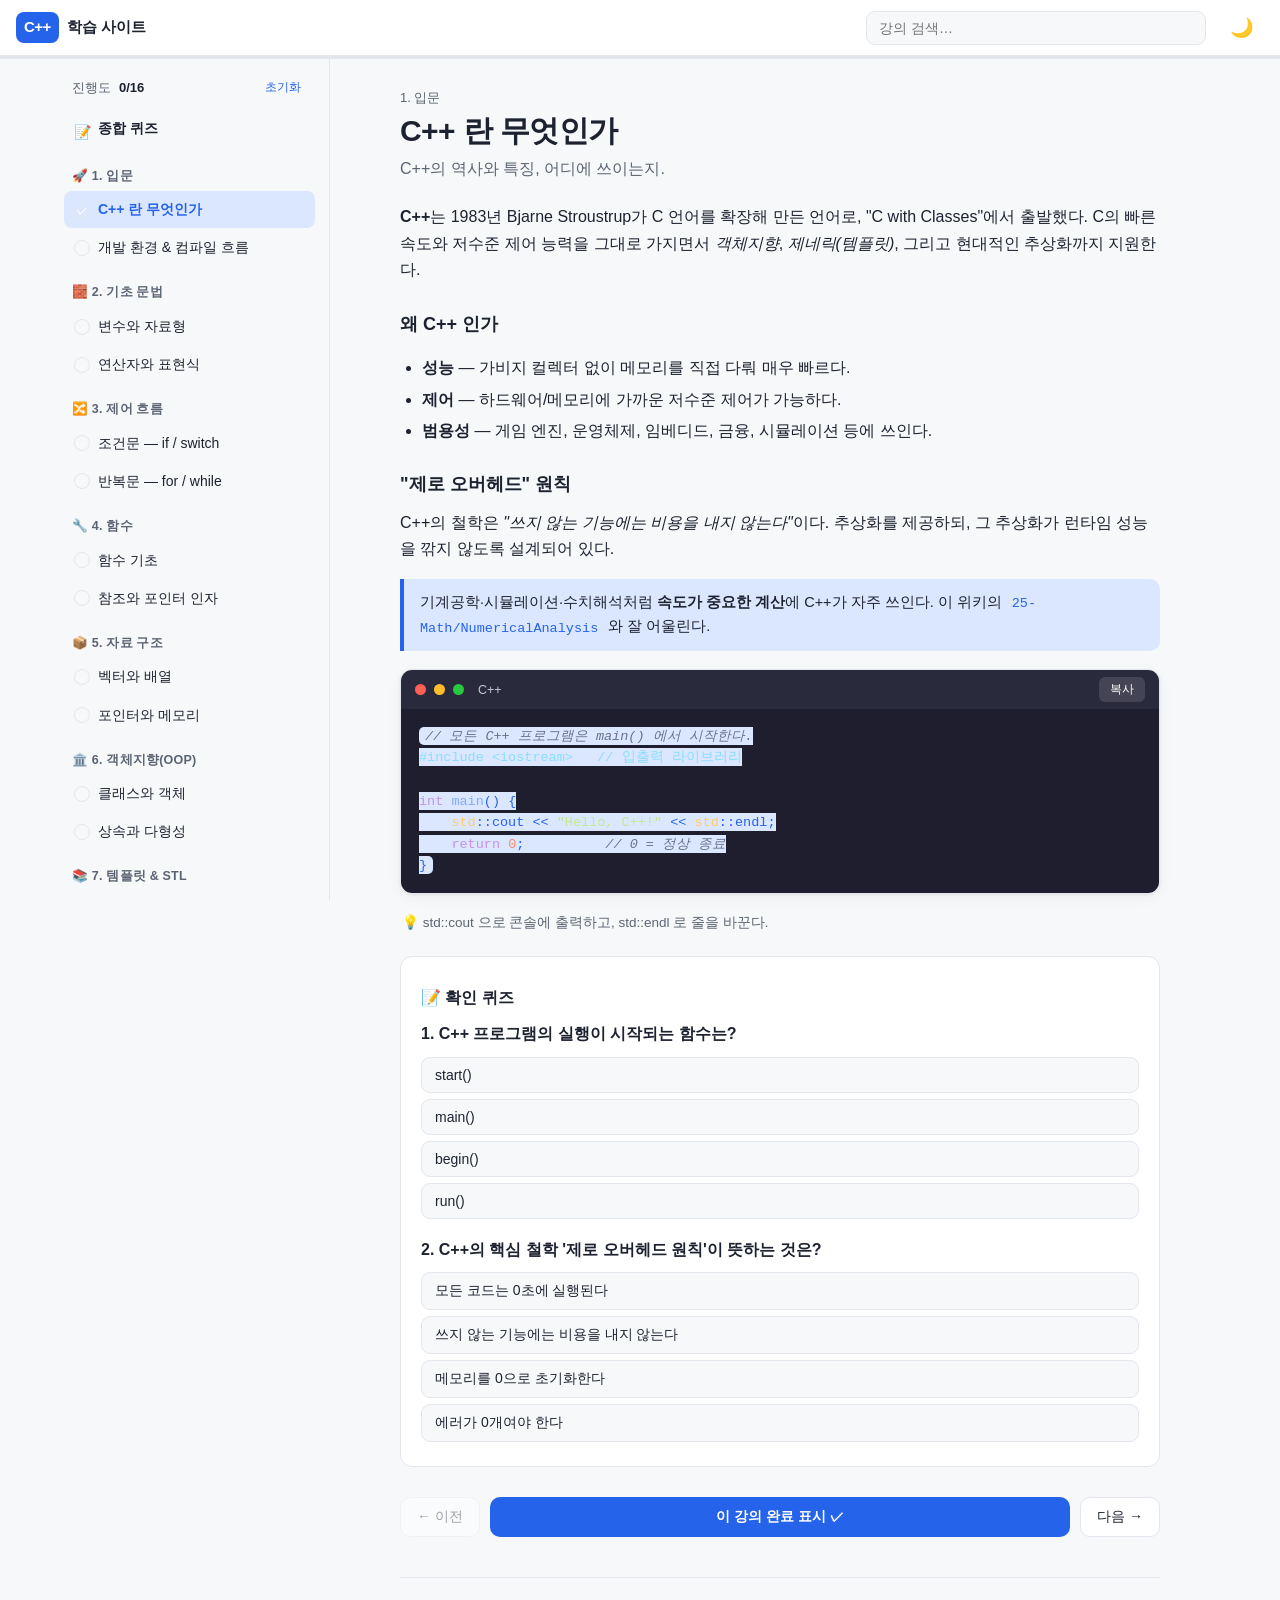
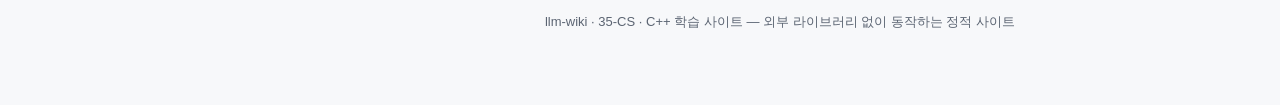
==== 35-CS/cpp-learning-site/cpp-learning-site.html @ 46f73aec "feat(cs): 바탕화면용 단일 HTML 파일(cpp-learning-site.html) 추가 HTML·CSS·JS·강의·퀴즈를 한 파일에 인라인한 자체 완결형 버전. 다운로드해" ====
<!DOCTYPE html>
<html lang="ko">
<head>
  <meta charset="UTF-8" />
  <meta name="viewport" content="width=device-width, initial-scale=1.0" />
  <title>C++ 학습 사이트 · llm-wiki</title>
  <meta name="description" content="입문부터 모던 C++까지 — 코드 예제와 퀴즈로 배우는 C++ 학습 사이트" />
  <style>
/* ===== 테마 변수 ===== */
:root {
  --bg: #f7f8fa;
  --bg-elev: #ffffff;
  --bg-code: #1e1e2e;
  --text: #1d2230;
  --text-dim: #5b6472;
  --border: #e3e6ec;
  --accent: #2563eb;
  --accent-soft: #dbe7ff;
  --green: #16a34a;
  --green-soft: #dcfce7;
  --amber: #b45309;
  --amber-soft: #fef3c7;
  --red: #dc2626;
  --shadow: 0 1px 3px rgba(0,0,0,.08), 0 4px 16px rgba(0,0,0,.04);
  --radius: 12px;
  --sidebar-w: 280px;
  --top-h: 56px;
}
[data-theme="dark"] {
  --bg: #0f1117;
  --bg-elev: #171a23;
  --bg-code: #11131a;
  --text: #e6e9ef;
  --text-dim: #9aa3b2;
  --border: #262b38;
  --accent: #5b8cff;
  --accent-soft: #1c2740;
  --green: #4ade80;
  --green-soft: #14321f;
  --amber: #fbbf24;
  --amber-soft: #36280c;
  --red: #f87171;
  --shadow: 0 2px 8px rgba(0,0,0,.4);
}

* { box-sizing: border-box; }
html { scroll-behavior: smooth; }
body {
  margin: 0;
  font-family: -apple-system, "Segoe UI", "Pretendard", "Apple SD Gothic Neo", Roboto, sans-serif;
  background: var(--bg);
  color: var(--text);
  line-height: 1.65;
  -webkit-font-smoothing: antialiased;
}

/* ===== 상단 바 ===== */
.topbar {
  position: sticky; top: 0; z-index: 30;
  height: var(--top-h);
  display: flex; align-items: center; gap: 14px;
  padding: 0 16px;
  background: var(--bg-elev);
  border-bottom: 1px solid var(--border);
}
.brand { display: flex; align-items: center; gap: 8px; text-decoration: none; color: var(--text); font-weight: 700; }
.logo {
  background: var(--accent); color: #fff; font-weight: 800;
  padding: 3px 8px; border-radius: 8px; font-size: 15px; letter-spacing: -.5px;
}
.brand-text { font-size: 15px; }
.icon-btn {
  background: transparent; border: 1px solid transparent; cursor: pointer;
  font-size: 19px; padding: 6px 9px; border-radius: 8px; color: var(--text);
}
.icon-btn:hover { background: var(--bg); border-color: var(--border); }
#menuToggle { display: none; }

.search-wrap { position: relative; margin-left: auto; width: min(340px, 42vw); }
#search {
  width: 100%; padding: 8px 12px; border-radius: 9px;
  border: 1px solid var(--border); background: var(--bg);
  color: var(--text); font-size: 14px; outline: none;
}
#search:focus { border-color: var(--accent); box-shadow: 0 0 0 3px var(--accent-soft); }
.search-results {
  position: absolute; top: 110%; left: 0; right: 0; margin: 0; padding: 6px; list-style: none;
  background: var(--bg-elev); border: 1px solid var(--border); border-radius: 10px;
  box-shadow: var(--shadow); max-height: 60vh; overflow-y: auto; z-index: 40;
}
.search-results li { padding: 9px 11px; border-radius: 7px; cursor: pointer; font-size: 14px; }
.search-results li:hover, .search-results li.active { background: var(--accent-soft); }
.search-results .sr-stage { color: var(--text-dim); font-size: 12px; }
.search-results .empty { color: var(--text-dim); cursor: default; }

/* ===== 진행도 바 ===== */
.progress-bar { height: 3px; background: var(--border); position: sticky; top: var(--top-h); z-index: 25; }
.progress-fill { height: 100%; width: 0; background: var(--green); transition: width .35s ease; }

/* ===== 레이아웃 ===== */
.layout { display: flex; max-width: 1180px; margin: 0 auto; }
.sidebar {
  width: var(--sidebar-w); flex-shrink: 0;
  position: sticky; top: calc(var(--top-h) + 3px);
  height: calc(100vh - var(--top-h) - 3px);
  overflow-y: auto; padding: 18px 14px;
  border-right: 1px solid var(--border);
}
.progress-text { font-size: 13px; color: var(--text-dim); margin: 0 8px 12px; display: flex; align-items: center; gap: 8px; }
.progress-text strong { color: var(--text); }
.link-btn { margin-left: auto; background: none; border: none; color: var(--accent); cursor: pointer; font-size: 12px; }
.link-btn:hover { text-decoration: underline; }

.nav-stage { margin-bottom: 6px; }
.nav-stage-title {
  display: flex; align-items: center; gap: 7px;
  font-size: 12.5px; font-weight: 700; text-transform: none;
  color: var(--text-dim); padding: 10px 8px 4px; letter-spacing: .2px;
}
.nav-item {
  display: flex; align-items: center; gap: 8px;
  padding: 7px 10px; margin: 1px 0; border-radius: 8px;
  cursor: pointer; font-size: 14px; color: var(--text); text-decoration: none;
}
.nav-item:hover { background: var(--bg); }
.nav-item.active { background: var(--accent-soft); color: var(--accent); font-weight: 600; }
.nav-check { width: 16px; height: 16px; flex-shrink: 0; border-radius: 50%;
  border: 1.5px solid var(--border); display: grid; place-items: center; font-size: 10px; color: #fff; }
.nav-item.done .nav-check { background: var(--green); border-color: var(--green); }

.overlay { position: fixed; inset: 0; background: rgba(0,0,0,.4); z-index: 20; }

/* ===== 본문 ===== */
.content { flex: 1; min-width: 0; padding: 28px 36px 60px; }
.lesson { max-width: 760px; margin: 0 auto; }
.lesson .crumb { font-size: 13px; color: var(--text-dim); margin-bottom: 4px; }
.lesson h1 { font-size: 30px; margin: 4px 0 6px; letter-spacing: -.6px; line-height: 1.25; }
.lesson .summary { color: var(--text-dim); font-size: 16px; margin: 0 0 22px; }
.lesson h3 { font-size: 18px; margin: 26px 0 8px; }
.lesson p { margin: 10px 0; }
.lesson ul, .lesson ol { padding-left: 22px; }
.lesson li { margin: 5px 0; }
.lesson code {
  background: var(--accent-soft); color: var(--accent);
  padding: 1.5px 6px; border-radius: 5px; font-size: 13.5px;
  font-family: "JetBrains Mono", "Fira Code", Consolas, monospace;
}
[data-theme="dark"] .lesson code { color: #bcd0ff; }
pre.mini { background: var(--bg-elev); border: 1px dashed var(--border);
  padding: 8px 12px; border-radius: 8px; font-size: 13px; overflow-x: auto; }

.tbl { width: 100%; border-collapse: collapse; margin: 14px 0; font-size: 14px; }
.tbl th, .tbl td { border: 1px solid var(--border); padding: 8px 11px; text-align: left; }
.tbl th { background: var(--bg); font-weight: 600; }

.callout {
  background: var(--accent-soft); border-left: 4px solid var(--accent);
  padding: 12px 16px; border-radius: 0 10px 10px 0; margin: 16px 0; font-size: 14.5px;
}
.callout.warn { background: var(--amber-soft); border-left-color: var(--amber); }

/* ===== 코드 블록 ===== */
.code-block { margin: 18px 0; border-radius: var(--radius); overflow: hidden;
  border: 1px solid var(--border); box-shadow: var(--shadow); }
.code-head {
  display: flex; align-items: center; gap: 8px;
  background: #2a2a3d; color: #c8c8d8; padding: 7px 14px; font-size: 12.5px;
}
[data-theme="dark"] .code-head { background: #1a1c26; }
.code-head .dot { width: 11px; height: 11px; border-radius: 50%; }
.code-head .dot.r { background: #ff5f56; } .code-head .dot.y { background: #ffbd2e; } .code-head .dot.g { background: #27c93f; }
.code-head .lang { margin-left: 6px; }
.copy-btn { margin-left: auto; background: rgba(255,255,255,.12); color: #fff;
  border: none; padding: 4px 11px; border-radius: 6px; cursor: pointer; font-size: 12px; }
.copy-btn:hover { background: rgba(255,255,255,.24); }
.copy-btn.copied { background: var(--green); }
pre.code {
  margin: 0; background: var(--bg-code); color: #e4e4f0;
  padding: 16px 18px; overflow-x: auto; font-size: 13.5px; line-height: 1.6;
  font-family: "JetBrains Mono", "Fira Code", Consolas, monospace;
}
.code-note { font-size: 13.5px; color: var(--text-dim); margin: -6px 0 0; padding: 0 2px; }
.code-note::before { content: "💡 "; }

/* 구문 강조 토큰 */
.tok-key { color: #c792ea; } .tok-str { color: #c3e88d; }
.tok-num { color: #f78c6c; } .tok-com { color: #6b7089; font-style: italic; }
.tok-pre { color: #89ddff; } .tok-fn { color: #82aaff; } .tok-type { color: #ffcb6b; }

/* ===== 퀴즈 ===== */
.quiz { background: var(--bg-elev); border: 1px solid var(--border);
  border-radius: var(--radius); padding: 18px 20px; margin: 22px 0; }
.quiz-title { font-weight: 700; font-size: 16px; margin: 0 0 14px; display: flex; align-items: center; gap: 8px; }
.quiz-q { margin-bottom: 18px; }
.quiz-q:last-child { margin-bottom: 0; }
.quiz-q p { font-weight: 600; margin: 0 0 9px; }
.quiz-opt {
  display: block; width: 100%; text-align: left; cursor: pointer;
  background: var(--bg); border: 1px solid var(--border); color: var(--text);
  padding: 9px 13px; border-radius: 9px; margin: 6px 0; font-size: 14px; transition: .12s;
}
.quiz-opt:hover:not(:disabled) { border-color: var(--accent); }
.quiz-opt.correct { background: var(--green-soft); border-color: var(--green); font-weight: 600; }
.quiz-opt.wrong { background: #fde8e8; border-color: var(--red); }
[data-theme="dark"] .quiz-opt.wrong { background: #3a1414; }
.quiz-explain { font-size: 13.5px; color: var(--text-dim); margin: 8px 2px 0;
  padding: 9px 12px; background: var(--bg); border-radius: 8px; border-left: 3px solid var(--accent); }
.quiz-explain.hidden { display: none; }

/* ===== 강의 하단 내비 ===== */
.lesson-nav { max-width: 760px; margin: 30px auto 0; display: flex; gap: 10px; align-items: center; }
.nav-btn { background: var(--bg-elev); border: 1px solid var(--border); color: var(--text);
  padding: 10px 16px; border-radius: 10px; cursor: pointer; font-size: 14px; }
.nav-btn:hover:not(:disabled) { border-color: var(--accent); color: var(--accent); }
.nav-btn:disabled { opacity: .4; cursor: not-allowed; }
.complete-btn { flex: 1; background: var(--accent); color: #fff; border: none;
  padding: 11px; border-radius: 10px; cursor: pointer; font-size: 14px; font-weight: 600; }
.complete-btn:hover { filter: brightness(1.07); }
.complete-btn.done { background: var(--green); }

.footer { max-width: 760px; margin: 40px auto 0; padding-top: 20px;
  border-top: 1px solid var(--border); color: var(--text-dim); font-size: 13px; text-align: center; }

/* ===== 종합 퀴즈 코너 ===== */
.nav-item.quiz-link { font-weight: 600; margin-bottom: 8px; background: var(--bg); }
.nav-item.quiz-link.active { background: var(--accent-soft); color: var(--accent); }
.nav-check.quiz-ic { border: none; font-size: 14px; background: transparent; }

.qz-tabs { display: flex; gap: 8px; margin: 18px 0 6px; }
.qz-tab {
  flex: 1; background: var(--bg-elev); border: 1px solid var(--border); color: var(--text);
  padding: 11px; border-radius: 10px; cursor: pointer; font-size: 15px; font-weight: 600;
  display: flex; align-items: center; justify-content: center; gap: 8px;
}
.qz-tab:hover { border-color: var(--accent); }
.qz-tab.active { background: var(--accent); color: #fff; border-color: var(--accent); }
.qz-tab .cnt {
  font-size: 12px; background: rgba(0,0,0,.12); padding: 1px 8px; border-radius: 20px; font-weight: 700;
}
.qz-tab.active .cnt { background: rgba(255,255,255,.25); }

.qz-score {
  font-size: 14px; color: var(--text-dim); margin: 10px 2px 18px;
  display: flex; align-items: center; gap: 10px;
}
.qz-score strong { color: var(--green); font-size: 17px; }

.quiz-q.qz {
  background: var(--bg-elev); border: 1px solid var(--border);
  border-radius: var(--radius); padding: 18px 20px; margin: 14px 0;
}
.quiz-q .q-num {
  display: inline-grid; place-items: center; width: 24px; height: 24px;
  background: var(--accent); color: #fff; border-radius: 50%;
  font-size: 13px; font-weight: 700; margin-right: 6px; vertical-align: middle;
}
.badge {
  font-size: 11.5px; font-weight: 700; padding: 2px 8px; border-radius: 6px;
  background: var(--accent-soft); color: var(--accent); margin-right: 6px; vertical-align: middle;
}
.badge.fill-badge { background: var(--amber-soft); color: var(--amber); }
pre.code.qz-code { margin: 12px 0; border-radius: 10px; font-size: 13px; }
.quiz-opt code { background: transparent; color: inherit; padding: 0; }

.fill-row { display: flex; gap: 8px; margin-top: 12px; }
.fill-input {
  flex: 1; padding: 10px 13px; border-radius: 9px; border: 1px solid var(--border);
  background: var(--bg); color: var(--text); font-size: 14px;
  font-family: "JetBrains Mono", "Fira Code", Consolas, monospace; outline: none;
}
.fill-input:focus { border-color: var(--accent); box-shadow: 0 0 0 3px var(--accent-soft); }
.fill-input.ok { border-color: var(--green); }
.fill-input.ng { border-color: var(--red); }
.fill-check {
  background: var(--accent); color: #fff; border: none; padding: 0 18px;
  border-radius: 9px; cursor: pointer; font-size: 14px; font-weight: 600;
}
.fill-check:hover:not(:disabled) { filter: brightness(1.08); }
.fill-check:disabled { opacity: .5; cursor: not-allowed; }
.fill-feedback { font-size: 13.5px; font-weight: 600; margin: 9px 2px 0; }
.fill-feedback.ok { color: var(--green); }
.fill-feedback.ng { color: var(--red); }
.fill-feedback.hidden { display: none; }

/* ===== 반응형 ===== */
@media (max-width: 820px) {
  #menuToggle { display: inline-block; }
  .brand-text { display: none; }
  .sidebar {
    position: fixed; left: 0; top: var(--top-h); bottom: 0; z-index: 25;
    background: var(--bg-elev); width: 84vw; max-width: 320px; height: auto;
    transform: translateX(-100%); transition: transform .25s ease;
  }
  .sidebar.open { transform: translateX(0); box-shadow: var(--shadow); }
  .content { padding: 22px 18px 50px; }
  .lesson h1 { font-size: 25px; }
  .search-wrap { width: 46vw; }
}

</style>
</head>
<body>
  <!-- 상단 바 -->
  <header class="topbar">
    <button id="menuToggle" class="icon-btn" aria-label="메뉴 열기">☰</button>
    <a class="brand" href="#intro">
      <span class="logo">C++</span>
      <span class="brand-text">학습 사이트</span>
    </a>
    <div class="search-wrap">
      <input id="search" type="search" placeholder="강의 검색…" autocomplete="off" />
      <ul id="searchResults" class="search-results" hidden></ul>
    </div>
    <button id="themeToggle" class="icon-btn" aria-label="테마 전환" title="다크/라이트">🌙</button>
  </header>

  <!-- 진행도 바 -->
  <div class="progress-bar"><div id="progressFill" class="progress-fill"></div></div>

  <div class="layout">
    <!-- 사이드바 -->
    <aside id="sidebar" class="sidebar">
      <div class="progress-text">
        진행도 <strong id="progressCount">0/0</strong>
        <button id="resetProgress" class="link-btn" title="진행도 초기화">초기화</button>
      </div>
      <nav id="nav" class="nav"><!-- JS가 채움 --></nav>
    </aside>
    <div id="overlay" class="overlay" hidden></div>

    <!-- 본문 -->
    <main class="content">
      <!-- 강의 뷰 -->
      <div id="lessonView">
        <article id="lesson" class="lesson"><!-- JS가 채움 --></article>

        <div class="lesson-nav">
          <button id="prevBtn" class="nav-btn">← 이전</button>
          <button id="completeBtn" class="complete-btn">이 강의 완료 표시 ✓</button>
          <button id="nextBtn" class="nav-btn">다음 →</button>
        </div>
      </div>

      <!-- 종합 퀴즈 뷰 -->
      <div id="quizView" hidden><!-- JS가 채움 --></div>

      <footer class="footer">
        <p>llm-wiki · 35-CS · C++ 학습 사이트 — 외부 라이브러리 없이 동작하는 정적 사이트</p>
      </footer>
    </main>
  </div>
  <script>
/* =====================================================================
 *  C++ 학습 사이트 — 강의 콘텐츠 데이터
 *  각 강의: { id, title, summary, body(HTML), code, codeNote, quiz[] }
 *  단계(stage)별로 묶여 사이드바에 표시된다.
 * ===================================================================== */

const CURRICULUM = [
  {
    stage: "1. 입문",
    icon: "🚀",
    lessons: [
      {
        id: "intro",
        title: "C++ 란 무엇인가",
        summary: "C++의 역사와 특징, 어디에 쓰이는지.",
        body: `
<p><strong>C++</strong>는 1983년 Bjarne Stroustrup가 C 언어를 확장해 만든 언어로,
"C with Classes"에서 출발했다. C의 빠른 속도와 저수준 제어 능력을 그대로 가지면서
<em>객체지향</em>, <em>제네릭(템플릿)</em>, 그리고 현대적인 추상화까지 지원한다.</p>
<h3>왜 C++ 인가</h3>
<ul>
  <li><strong>성능</strong> — 가비지 컬렉터 없이 메모리를 직접 다뤄 매우 빠르다.</li>
  <li><strong>제어</strong> — 하드웨어/메모리에 가까운 저수준 제어가 가능하다.</li>
  <li><strong>범용성</strong> — 게임 엔진, 운영체제, 임베디드, 금융, 시뮬레이션 등에 쓰인다.</li>
</ul>
<h3>"제로 오버헤드" 원칙</h3>
<p>C++의 철학은 <em>"쓰지 않는 기능에는 비용을 내지 않는다"</em>이다.
추상화를 제공하되, 그 추상화가 런타임 성능을 깎지 않도록 설계되어 있다.</p>
<div class="callout">기계공학·시뮬레이션·수치해석처럼 <strong>속도가 중요한 계산</strong>에 C++가 자주 쓰인다.
이 위키의 <code>25-Math/NumericalAnalysis</code> 와 잘 어울린다.</div>
`,
        code: `// 모든 C++ 프로그램은 main() 에서 시작한다.
#include <iostream>   // 입출력 라이브러리

int main() {
    std::cout << "Hello, C++!" << std::endl;
    return 0;          // 0 = 정상 종료
}`,
        codeNote: "std::cout 으로 콘솔에 출력하고, std::endl 로 줄을 바꾼다.",
        quiz: [
          {
            q: "C++ 프로그램의 실행이 시작되는 함수는?",
            options: ["start()", "main()", "begin()", "run()"],
            answer: 1,
            explain: "모든 C++ 프로그램은 main() 함수에서 실행을 시작한다."
          },
          {
            q: "C++의 핵심 철학 '제로 오버헤드 원칙'이 뜻하는 것은?",
            options: [
              "모든 코드는 0초에 실행된다",
              "쓰지 않는 기능에는 비용을 내지 않는다",
              "메모리를 0으로 초기화한다",
              "에러가 0개여야 한다"
            ],
            answer: 1,
            explain: "사용하지 않는 추상화 때문에 성능 손해를 보지 않는다는 의미다."
          }
        ]
      },
      {
        id: "setup",
        title: "개발 환경 & 컴파일 흐름",
        summary: "컴파일러, 빌드 단계, 실행까지.",
        body: `
<p>C++는 <strong>컴파일 언어</strong>다. 소스 코드(<code>.cpp</code>)를 컴파일러가
기계어(실행 파일)로 번역한 뒤 실행한다.</p>
<h3>대표 컴파일러</h3>
<ul>
  <li><strong>g++</strong> (GCC) — 리눅스/MinGW</li>
  <li><strong>clang++</strong> — macOS/LLVM</li>
  <li><strong>MSVC</strong> (cl.exe) — Windows / Visual Studio</li>
</ul>
<h3>빌드 4단계</h3>
<ol>
  <li><strong>전처리</strong> — <code>#include</code>, <code>#define</code> 처리</li>
  <li><strong>컴파일</strong> — 소스 → 어셈블리</li>
  <li><strong>어셈블</strong> — 어셈블리 → 오브젝트 파일(.o)</li>
  <li><strong>링크</strong> — 오브젝트 + 라이브러리 → 실행 파일</li>
</ol>
<div class="callout">설치 없이 바로 연습하려면 온라인 컴파일러
(godbolt.org, wandbox.org, replit)를 써도 된다.</div>
`,
        code: `# 터미널에서 컴파일 & 실행 (g++ 기준)
g++ -std=c++17 -Wall -O2 hello.cpp -o hello
./hello

# 자주 쓰는 플래그
#   -std=c++17   표준 버전 지정 (c++11/14/17/20/23)
#   -Wall        모든 경고 켜기 (버그 예방)
#   -O2          최적화 레벨 2
#   -g           디버깅 정보 포함`,
        codeNote: "처음엔 항상 -Wall 을 켜라. 경고는 미래의 버그다.",
        quiz: [
          {
            q: "C++ 빌드 과정에서 여러 오브젝트 파일과 라이브러리를 묶어 실행 파일을 만드는 단계는?",
            options: ["전처리", "컴파일", "링크", "어셈블"],
            answer: 2,
            explain: "링크(linking) 단계에서 오브젝트 파일들과 라이브러리를 결합한다."
          },
          {
            q: "g++로 C++17 표준을 지정하는 플래그는?",
            options: ["-cpp17", "-std=c++17", "-version=17", "--c17"],
            answer: 1,
            explain: "-std=c++17 로 사용할 표준 버전을 지정한다."
          }
        ]
      }
    ]
  },
  {
    stage: "2. 기초 문법",
    icon: "🧱",
    lessons: [
      {
        id: "variables",
        title: "변수와 자료형",
        summary: "기본 타입, 초기화, const 와 auto.",
        body: `
<p><strong>변수</strong>는 값을 담는 이름 붙은 메모리 공간이다. C++는
<em>정적 타입</em> 언어라 변수마다 타입이 정해진다.</p>
<h3>기본 자료형</h3>
<table class="tbl">
  <tr><th>타입</th><th>설명</th><th>예</th></tr>
  <tr><td><code>int</code></td><td>정수</td><td>42, -7</td></tr>
  <tr><td><code>double</code></td><td>실수(배정밀도)</td><td>3.14</td></tr>
  <tr><td><code>char</code></td><td>문자 1개</td><td>'A'</td></tr>
  <tr><td><code>bool</code></td><td>참/거짓</td><td>true / false</td></tr>
  <tr><td><code>std::string</code></td><td>문자열</td><td>"hello"</td></tr>
</table>
<h3>초기화 — 중괄호를 권장</h3>
<p>모던 C++에서는 <code>{}</code> (균일 초기화)를 권장한다. 데이터 손실이 있는
변환을 컴파일 타임에 막아주기 때문이다.</p>
<h3>const 와 auto</h3>
<ul>
  <li><code>const</code> — 바뀌지 않는 값. 가능하면 항상 붙여라.</li>
  <li><code>auto</code> — 컴파일러가 타입을 추론. 긴 타입명에 유용.</li>
</ul>`,
        code: `#include <iostream>
#include <string>

int main() {
    int age{25};              // 균일 초기화 (권장)
    double pi{3.14159};
    const double G = 9.81;    // 상수 (변경 불가)
    char grade = 'A';
    bool passed = true;
    std::string name = "Matthew";

    auto count = 10;          // auto → int 로 추론
    auto ratio = 0.5;         // auto → double 로 추론

    std::cout << name << ", " << age << "세\\n";
    std::cout << "중력가속도 = " << G << '\\n';
    return 0;
}`,
        codeNote: "const double G = 9.81; 처럼 변하지 않는 값엔 const 를 붙여 실수를 막는다.",
        quiz: [
          {
            q: "값이 절대 바뀌지 않아야 하는 변수에 붙이는 키워드는?",
            options: ["static", "const", "final", "auto"],
            answer: 1,
            explain: "const 는 한 번 초기화하면 변경할 수 없는 상수를 만든다."
          },
          {
            q: "auto count = 10; 에서 count 의 타입은?",
            options: ["double", "auto", "int", "long"],
            answer: 2,
            explain: "정수 리터럴 10 으로 초기화했으므로 int 로 추론된다."
          }
        ]
      },
      {
        id: "operators",
        title: "연산자와 표현식",
        summary: "산술·비교·논리·대입 연산자.",
        body: `
<h3>산술 연산자</h3>
<p><code>+ - * /</code> 와 나머지 <code>%</code>. <strong>정수끼리의 나눗셈은
소수점을 버린다</strong>는 점을 꼭 기억하라.</p>
<h3>비교 / 논리</h3>
<ul>
  <li>비교: <code>== != &lt; &gt; &lt;= &gt;=</code> → 결과는 <code>bool</code></li>
  <li>논리: <code>&amp;&amp;</code> (그리고), <code>||</code> (또는), <code>!</code> (부정)</li>
</ul>
<h3>증감 & 복합 대입</h3>
<p><code>++ --</code> 와 <code>+= -= *= /=</code>.</p>
<div class="callout warn"><strong>흔한 함정:</strong> <code>7 / 2 == 3</code> (정수 나눗셈).
실수 결과가 필요하면 <code>7.0 / 2</code> 처럼 하나라도 실수로 만들어라.</div>`,
        code: `#include <iostream>
int main() {
    int a = 7, b = 2;
    std::cout << a / b   << '\\n';   // 3  (정수 나눗셈!)
    std::cout << a % b   << '\\n';   // 1  (나머지)
    std::cout << 7.0 / b << '\\n';   // 3.5 (실수)

    bool ok = (a > 5) && (b != 0);
    std::cout << std::boolalpha << ok << '\\n'; // true
    return 0;
}`,
        codeNote: "std::boolalpha 를 쓰면 bool 이 1/0 대신 true/false 로 출력된다.",
        quiz: [
          {
            q: "C++에서 7 / 2 (둘 다 int)의 결과는?",
            options: ["3.5", "3", "4", "1"],
            answer: 1,
            explain: "정수끼리의 나눗셈은 소수부를 버려 3이 된다. 나머지는 % 로 얻는다."
          },
          {
            q: "두 조건이 모두 참일 때만 true 가 되는 논리 연산자는?",
            options: ["||", "&&", "!", "&"],
            answer: 1,
            explain: "&& 는 논리 AND 로 양쪽이 모두 참이어야 true 다."
          }
        ]
      }
    ]
  },
  {
    stage: "3. 제어 흐름",
    icon: "🔀",
    lessons: [
      {
        id: "conditions",
        title: "조건문 — if / switch",
        summary: "분기로 프로그램 흐름을 제어.",
        body: `
<h3>if / else if / else</h3>
<p>조건이 <code>true</code>일 때 블록을 실행한다. 여러 갈래는
<code>else if</code> 로 잇는다.</p>
<h3>switch</h3>
<p>하나의 값을 여러 상수와 비교할 때 깔끔하다. 각 <code>case</code> 끝에
<code>break</code> 를 잊으면 <em>fall-through</em>(다음 case로 흘러감)가 일어난다.</p>
<h3>삼항 연산자</h3>
<p><code>조건 ? 참일때 : 거짓일때</code> — 짧은 분기를 한 줄로.</p>`,
        code: `#include <iostream>
int main() {
    int score = 82;

    if (score >= 90)       std::cout << "A\\n";
    else if (score >= 80)  std::cout << "B\\n";   // 여기 실행
    else if (score >= 70)  std::cout << "C\\n";
    else                   std::cout << "F\\n";

    char grade = (score >= 60) ? 'P' : 'F';   // 삼항 연산자
    std::cout << "Pass? " << grade << '\\n';

    switch (grade) {
        case 'P': std::cout << "합격!\\n"; break;
        case 'F': std::cout << "불합격\\n"; break;
        default:  std::cout << "알 수 없음\\n";
    }
    return 0;
}`,
        codeNote: "switch 의 각 case 에는 break 를 꼭 넣어 의도치 않은 fall-through 를 막아라.",
        quiz: [
          {
            q: "switch 문에서 case 끝에 break 를 빠뜨리면 일어나는 현상은?",
            options: [
              "컴파일 에러",
              "다음 case 로 실행이 흘러감 (fall-through)",
              "프로그램 종료",
              "무한 루프"
            ],
            answer: 1,
            explain: "break 가 없으면 일치한 case 이후의 case 들도 연달아 실행된다."
          },
          {
            q: "score>=60 이면 'P', 아니면 'F' 를 한 줄로 쓰는 방법은?",
            options: [
              "score>=60 ? 'P' : 'F'",
              "if score>=60 'P' else 'F'",
              "score>=60 => 'P'",
              "P if score>=60 else F"
            ],
            answer: 0,
            explain: "삼항 연산자 조건 ? 참 : 거짓 형식을 사용한다."
          }
        ]
      },
      {
        id: "loops",
        title: "반복문 — for / while",
        summary: "for, while, range-based for, break/continue.",
        body: `
<h3>for 루프</h3>
<p>반복 횟수가 정해졌을 때. <code>for(초기화; 조건; 증감)</code>.</p>
<h3>while / do-while</h3>
<p>조건이 참인 동안 반복. <code>do-while</code> 은 <em>최소 한 번</em> 실행된다.</p>
<h3>range-based for (모던 C++)</h3>
<p>컨테이너의 모든 원소를 순회할 때 가장 깔끔하다.
복사를 피하려면 <code>const auto&amp;</code> 를 쓴다.</p>
<h3>break / continue</h3>
<ul>
  <li><code>break</code> — 루프 즉시 탈출</li>
  <li><code>continue</code> — 이번 반복만 건너뛰고 다음으로</li>
</ul>`,
        code: `#include <iostream>
#include <vector>
int main() {
    // 1부터 5까지 합
    int sum = 0;
    for (int i = 1; i <= 5; ++i) sum += i;
    std::cout << "합 = " << sum << '\\n';   // 15

    // range-based for
    std::vector<int> v{10, 20, 30};
    for (const auto& x : v)
        std::cout << x << ' ';
    std::cout << '\\n';

    // break / continue
    for (int i = 0; i < 10; ++i) {
        if (i == 7) break;        // 7에서 멈춤
        if (i % 2 == 0) continue; // 짝수 건너뜀
        std::cout << i << ' ';    // 1 3 5
    }
    std::cout << '\\n';
    return 0;
}`,
        codeNote: "range-based for 에서 const auto& 를 쓰면 불필요한 복사를 피한다.",
        quiz: [
          {
            q: "조건과 관계없이 본문을 최소 한 번은 실행하는 반복문은?",
            options: ["for", "while", "do-while", "range-based for"],
            answer: 2,
            explain: "do-while 은 본문을 먼저 실행한 뒤 조건을 검사하므로 최소 1회 실행된다."
          },
          {
            q: "루프에서 '이번 반복만 건너뛰고 다음 반복으로' 가는 키워드는?",
            options: ["break", "continue", "return", "skip"],
            answer: 1,
            explain: "continue 는 현재 반복의 남은 부분을 건너뛰고 다음 반복으로 넘어간다."
          }
        ]
      }
    ]
  },
  {
    stage: "4. 함수",
    icon: "🔧",
    lessons: [
      {
        id: "functions",
        title: "함수 기초",
        summary: "선언, 정의, 매개변수, 반환값.",
        body: `
<p><strong>함수</strong>는 이름 붙은 코드 블록이다. 같은 일을 반복하지 않고
재사용하며, 프로그램을 작은 조각으로 나눠 읽기 쉽게 만든다.</p>
<h3>구조</h3>
<pre class="mini">반환타입 함수이름(매개변수목록) { 본문 }</pre>
<h3>선언 vs 정의</h3>
<p>함수를 호출하기 전에 컴파일러가 그 존재(시그니처)를 알아야 한다.
보통 <em>선언(프로토타입)</em>을 위에 두고 <em>정의</em>를 아래에 둔다.</p>
<h3>기본 인자 & 오버로딩</h3>
<ul>
  <li><strong>기본 인자</strong>: <code>int f(int x, int y = 0)</code></li>
  <li><strong>오버로딩</strong>: 이름이 같아도 매개변수가 다르면 별개 함수</li>
</ul>`,
        code: `#include <iostream>

int add(int a, int b);          // 선언 (프로토타입)
double add(double a, double b);  // 오버로딩 (실수 버전)
int square(int x) { return x * x; }

int main() {
    std::cout << add(3, 4)     << '\\n';  // 7   (int 버전)
    std::cout << add(1.5, 2.5) << '\\n';  // 4   (double 버전)
    std::cout << square(5)     << '\\n';  // 25
    return 0;
}

int add(int a, int b)       { return a + b; }   // 정의
double add(double a, double b){ return a + b; }`,
        codeNote: "매개변수 타입이 다르면 같은 이름으로 여러 함수를 정의할 수 있다 (오버로딩).",
        quiz: [
          {
            q: "함수 이름이 같지만 매개변수의 개수/타입이 달라 여러 버전을 두는 것을?",
            options: ["오버라이딩", "오버로딩", "상속", "캡슐화"],
            answer: 1,
            explain: "오버로딩(overloading)은 시그니처가 다른 동명 함수를 정의하는 것이다."
          },
          {
            q: "함수를 정의보다 먼저 호출하려면 무엇이 필요한가?",
            options: ["main 함수", "선언(프로토타입)", "헤더 가드", "네임스페이스"],
            answer: 1,
            explain: "컴파일러가 호출 시점에 시그니처를 알도록 선언(프로토타입)을 먼저 둔다."
          }
        ]
      },
      {
        id: "references",
        title: "참조와 포인터 인자",
        summary: "값 전달 vs 참조 전달, const 참조.",
        body: `
<h3>값 전달 (pass by value)</h3>
<p>인자의 <em>복사본</em>이 함수로 전달된다. 함수 안에서 바꿔도 원본은 그대로다.</p>
<h3>참조 전달 (pass by reference)</h3>
<p><code>&amp;</code> 를 붙이면 원본 자체에 별명을 붙인다. 함수 안 변경이 원본에 반영된다.
큰 객체를 복사 없이 넘길 때도 유용하다.</p>
<h3>const 참조 — 가장 흔한 관용구</h3>
<p>큰 객체를 <em>읽기만</em> 할 땐 <code>const T&amp;</code> 로 받아라.
복사 비용을 없애면서 실수로 원본을 바꾸는 것도 막는다.</p>
<table class="tbl">
  <tr><th>방식</th><th>원본 변경</th><th>복사 비용</th></tr>
  <tr><td><code>T x</code></td><td>불가</td><td>있음</td></tr>
  <tr><td><code>T&amp; x</code></td><td>가능</td><td>없음</td></tr>
  <tr><td><code>const T&amp; x</code></td><td>불가</td><td>없음</td></tr>
</table>`,
        code: `#include <iostream>
#include <string>

void byValue(int x)        { x = 99; }      // 원본 안 바뀜
void byRef(int& x)         { x = 99; }      // 원본 바뀜
void print(const std::string& s) {          // 복사 없이 읽기
    std::cout << s << '\\n';
}

int main() {
    int a = 1;
    byValue(a);  std::cout << a << '\\n';   // 1
    byRef(a);    std::cout << a << '\\n';   // 99

    std::string big = "복사하지 않고 전달";
    print(big);
    return 0;
}`,
        codeNote: "읽기 전용 + 큰 객체 = const T& 가 정석이다.",
        quiz: [
          {
            q: "함수 안에서 인자를 바꿔도 원본이 변하지 않는 전달 방식은?",
            options: ["참조 전달", "포인터 전달", "값 전달", "이동 전달"],
            answer: 2,
            explain: "값 전달은 복사본을 넘기므로 원본에 영향이 없다."
          },
          {
            q: "큰 객체를 복사 없이 '읽기 전용'으로 함수에 넘길 때 권장되는 매개변수 형태는?",
            options: ["T x", "T& x", "const T& x", "T* x"],
            answer: 2,
            explain: "const T& 는 복사를 피하면서 원본 변경도 막는 표준 관용구다."
          }
        ]
      }
    ]
  },
  {
    stage: "5. 자료 구조",
    icon: "📦",
    lessons: [
      {
        id: "vectors",
        title: "벡터와 배열",
        summary: "std::vector — 동적 배열의 기본.",
        body: `
<h3>왜 std::vector 인가</h3>
<p>C 스타일 배열(<code>int arr[5]</code>)은 크기가 고정이고 경계 검사가 없다.
모던 C++에서는 크기가 자동으로 늘어나는 <strong><code>std::vector</code></strong> 를 기본으로 쓴다.</p>
<h3>핵심 동작</h3>
<ul>
  <li><code>push_back(x)</code> — 끝에 추가</li>
  <li><code>size()</code> — 원소 개수</li>
  <li><code>v[i]</code> / <code>v.at(i)</code> — 접근 (at 은 경계 검사)</li>
  <li><code>front()</code> / <code>back()</code> — 첫/마지막 원소</li>
</ul>
<div class="callout">기계공학 수치해석에서 행렬·벡터 데이터를 담을 때
<code>std::vector&lt;double&gt;</code> 가 출발점이 된다.</div>`,
        code: `#include <iostream>
#include <vector>

int main() {
    std::vector<int> v{3, 1, 4};
    v.push_back(1);
    v.push_back(5);

    std::cout << "크기: " << v.size() << '\\n';   // 5
    std::cout << "첫: "  << v.front()
              << " 끝: " << v.back() << '\\n';

    long sum = 0;
    for (int x : v) sum += x;
    std::cout << "합: " << sum << '\\n';          // 14
    return 0;
}`,
        codeNote: "v.at(i) 는 범위를 벗어나면 예외를 던져 안전하지만, v[i] 보다 약간 느리다.",
        quiz: [
          {
            q: "std::vector 의 끝에 원소를 추가하는 멤버 함수는?",
            options: ["add()", "append()", "push_back()", "insert_end()"],
            answer: 2,
            explain: "push_back(x) 으로 벡터 끝에 원소를 추가한다."
          },
          {
            q: "벡터 접근 시 인덱스 범위를 벗어나면 예외를 던지는 안전한 방법은?",
            options: ["v[i]", "v.at(i)", "v.get(i)", "v->i"],
            answer: 1,
            explain: "at() 은 범위를 검사해 벗어나면 std::out_of_range 예외를 던진다."
          }
        ]
      },
      {
        id: "pointers",
        title: "포인터와 메모리",
        summary: "주소, 역참조, nullptr, 동적 할당.",
        body: `
<p><strong>포인터</strong>는 다른 변수의 <em>메모리 주소</em>를 담는 변수다.
C++의 강력함이자 가장 흔한 버그의 원천이다.</p>
<h3>핵심 기호</h3>
<ul>
  <li><code>&amp;x</code> — x 의 주소</li>
  <li><code>int* p</code> — 정수를 가리키는 포인터</li>
  <li><code>*p</code> — p 가 가리키는 값 (역참조)</li>
  <li><code>nullptr</code> — 아무것도 안 가리킴 (NULL/0 대신 사용)</li>
</ul>
<h3>동적 할당 — new / delete</h3>
<p><code>new</code> 로 힙에 메모리를 잡고, 반드시 <code>delete</code> 로 돌려줘야 한다.
빠뜨리면 <strong>메모리 누수</strong>다.</p>
<div class="callout warn">현업에서는 raw <code>new/delete</code> 대신
<strong>스마트 포인터</strong>를 쓴다 (다음 단계 참고). 원리 이해를 위해 먼저 본다.</div>`,
        code: `#include <iostream>
int main() {
    int x = 42;
    int* p = &x;          // p 는 x 의 주소를 가리킨다

    std::cout << *p << '\\n';   // 42 (역참조)
    *p = 100;                   // x 를 통째로 바꿈
    std::cout << x  << '\\n';   // 100

    // 동적 할당
    int* heap = new int{7};
    std::cout << *heap << '\\n'; // 7
    delete heap;                // 반드시 해제!
    heap = nullptr;             // 댕글링 방지
    return 0;
}`,
        codeNote: "new 한 것은 반드시 delete 하라. 해제 후 nullptr 로 두면 잘못된 재사용을 막는다.",
        quiz: [
          {
            q: "포인터 p 가 가리키는 곳의 '값'을 얻는 연산자는?",
            options: ["&p", "*p", "#p", "p&"],
            answer: 1,
            explain: "*p 는 역참조(dereference)로 포인터가 가리키는 값을 읽는다."
          },
          {
            q: "new 로 할당한 메모리를 해제하지 않으면 발생하는 문제는?",
            options: ["컴파일 에러", "메모리 누수", "타입 에러", "무한 루프"],
            answer: 1,
            explain: "delete 를 빠뜨리면 메모리가 회수되지 않는 메모리 누수가 생긴다."
          }
        ]
      }
    ]
  },
  {
    stage: "6. 객체지향(OOP)",
    icon: "🏛️",
    lessons: [
      {
        id: "classes",
        title: "클래스와 객체",
        summary: "멤버 변수/함수, 캡슐화, 생성자.",
        body: `
<p><strong>클래스</strong>는 데이터(멤버 변수)와 그 데이터를 다루는 동작(멤버 함수)을
하나로 묶은 사용자 정의 타입이다. 클래스로 찍어낸 인스턴스가 <strong>객체</strong>다.</p>
<h3>캡슐화 — public / private</h3>
<ul>
  <li><code>private</code> — 클래스 내부에서만 접근 (기본값)</li>
  <li><code>public</code> — 외부에서 접근 가능 (인터페이스)</li>
</ul>
<p>데이터는 <code>private</code> 로 숨기고, 검증된 멤버 함수로만 접근하게 하는 것이
캡슐화의 핵심이다.</p>
<h3>생성자</h3>
<p>객체가 만들어질 때 자동 호출되어 초기 상태를 세팅한다.
<em>멤버 초기화 리스트</em> <code>: 멤버{값}</code> 를 권장한다.</p>`,
        code: `#include <iostream>
#include <string>

class BankAccount {
    std::string owner;   // private (기본)
    double balance;
public:
    BankAccount(std::string o, double b)   // 생성자
        : owner{std::move(o)}, balance{b} {}

    void deposit(double amt) { balance += amt; }
    bool withdraw(double amt) {
        if (amt > balance) return false;   // 검증
        balance -= amt;
        return true;
    }
    double getBalance() const { return balance; } // 읽기 전용
};

int main() {
    BankAccount acc{"Matthew", 1000};
    acc.deposit(500);
    acc.withdraw(200);
    std::cout << "잔액: " << acc.getBalance() << '\\n'; // 1300
    return 0;
}`,
        codeNote: "balance 를 private 로 숨기고 deposit/withdraw 로만 바꿔 음수 인출 같은 잘못된 상태를 막는다.",
        quiz: [
          {
            q: "클래스 멤버를 외부에서 직접 접근하지 못하게 숨기는 접근 지정자는?",
            options: ["public", "private", "static", "friend"],
            answer: 1,
            explain: "private 멤버는 클래스 내부에서만 접근할 수 있어 캡슐화를 구현한다."
          },
          {
            q: "객체가 생성될 때 자동으로 호출되어 초기 상태를 설정하는 특수 멤버 함수는?",
            options: ["소멸자", "생성자", "복사자", "초기자"],
            answer: 1,
            explain: "생성자(constructor)는 객체 생성 시 자동 호출되어 멤버를 초기화한다."
          }
        ]
      },
      {
        id: "inheritance",
        title: "상속과 다형성",
        summary: "기반/파생 클래스, virtual, 오버라이딩.",
        body: `
<h3>상속</h3>
<p>기존 클래스(<em>기반 클래스</em>)의 멤버를 물려받아 새 클래스(<em>파생 클래스</em>)를
만든다. "is-a" 관계 — <code>Dog is-a Animal</code>.</p>
<h3>다형성 — virtual</h3>
<p>기반 클래스 포인터/참조로 파생 객체를 가리킬 때, 호출되는 함수가
<em>실제 객체의 타입</em>에 따라 결정되게 하려면 <code>virtual</code> 을 붙인다.
파생에서 재정의할 땐 <code>override</code> 를 명시하라 (실수 방지).</p>
<div class="callout warn">기반 클래스를 포인터로 다룬다면 소멸자도
<code>virtual</code> 로 만들어야 파생 객체가 제대로 해제된다.</div>`,
        code: `#include <iostream>
#include <memory>
#include <vector>

class Animal {
public:
    virtual void speak() const { std::cout << "...\\n"; }
    virtual ~Animal() = default;   // 가상 소멸자
};
class Dog : public Animal {
public:
    void speak() const override { std::cout << "멍멍\\n"; }
};
class Cat : public Animal {
public:
    void speak() const override { std::cout << "야옹\\n"; }
};

int main() {
    std::vector<std::unique_ptr<Animal>> zoo;
    zoo.push_back(std::make_unique<Dog>());
    zoo.push_back(std::make_unique<Cat>());
    for (const auto& a : zoo) a->speak();  // 멍멍 / 야옹
    return 0;
}`,
        codeNote: "virtual 덕분에 Animal* 로 호출해도 실제 타입(Dog/Cat)의 speak() 가 불린다 — 다형성.",
        quiz: [
          {
            q: "기반 클래스 포인터로 호출해도 실제 객체 타입의 함수가 실행되게 하는 키워드는?",
            options: ["static", "virtual", "const", "inline"],
            answer: 1,
            explain: "virtual 함수는 런타임에 실제 객체 타입에 맞는 버전이 호출된다 (동적 바인딩)."
          },
          {
            q: "파생 클래스에서 기반 클래스의 가상 함수를 재정의할 때 명시하면 좋은 키워드는?",
            options: ["overload", "override", "overwrite", "redefine"],
            answer: 1,
            explain: "override 를 붙이면 시그니처가 안 맞아 재정의에 실패한 경우 컴파일러가 잡아준다."
          }
        ]
      }
    ]
  },
  {
    stage: "7. 템플릿 & STL",
    icon: "📚",
    lessons: [
      {
        id: "templates",
        title: "템플릿 — 제네릭 프로그래밍",
        summary: "타입에 독립적인 함수/클래스.",
        body: `
<p><strong>템플릿</strong>은 타입을 <em>매개변수</em>로 받아, 여러 타입에 대해
같은 코드를 재사용하게 한다. 컴파일러가 사용된 타입마다 코드를 자동 생성한다.</p>
<h3>함수 템플릿</h3>
<p><code>template&lt;typename T&gt;</code> 로 시작한다. <code>T</code> 자리에
호출 시 실제 타입이 대입된다.</p>
<h3>왜 좋은가</h3>
<ul>
  <li>int, double, string 마다 함수를 따로 안 만들어도 된다.</li>
  <li>런타임 비용 없이(컴파일 타임 생성) 타입 안전성을 유지한다.</li>
  <li>STL 전체가 템플릿 위에 세워져 있다.</li>
</ul>`,
        code: `#include <iostream>
#include <string>

template<typename T>
T maxOf(T a, T b) {
    return (a > b) ? a : b;
}

int main() {
    std::cout << maxOf(3, 9)         << '\\n'; // 9   (int)
    std::cout << maxOf(2.5, 1.1)     << '\\n'; // 2.5 (double)
    std::cout << maxOf<std::string>("apple", "pear") << '\\n'; // pear
    return 0;
}`,
        codeNote: "maxOf 하나로 int, double, string 모두 처리한다 — 컴파일러가 타입별 버전을 만든다.",
        quiz: [
          {
            q: "함수 템플릿 선언을 시작하는 올바른 구문은?",
            options: [
              "template<typename T>",
              "generic<T>",
              "type T:",
              "func<T>"
            ],
            answer: 0,
            explain: "template<typename T> (또는 template<class T>) 로 템플릿을 선언한다."
          },
          {
            q: "템플릿의 타입별 코드는 언제 생성되는가?",
            options: ["런타임", "링크 타임", "컴파일 타임", "설치 시"],
            answer: 2,
            explain: "컴파일러가 사용된 타입마다 컴파일 타임에 코드를 생성한다(인스턴스화)."
          }
        ]
      },
      {
        id: "stl",
        title: "STL — 컨테이너와 알고리즘",
        summary: "map, sort, find 등 표준 라이브러리.",
        body: `
<p><strong>STL</strong>(Standard Template Library)은 검증된 자료구조와
알고리즘 모음이다. 바퀴를 다시 발명하지 말고 STL을 써라.</p>
<h3>주요 컨테이너</h3>
<table class="tbl">
  <tr><th>컨테이너</th><th>용도</th></tr>
  <tr><td><code>vector</code></td><td>동적 배열</td></tr>
  <tr><td><code>map</code></td><td>키-값 (정렬됨)</td></tr>
  <tr><td><code>unordered_map</code></td><td>키-값 (해시, 빠름)</td></tr>
  <tr><td><code>set</code></td><td>중복 없는 집합</td></tr>
</table>
<h3>알고리즘 (&lt;algorithm&gt;)</h3>
<p><code>std::sort</code>, <code>std::find</code>, <code>std::count</code>,
<code>std::accumulate</code> 등. 컨테이너와 분리되어 어디든 적용된다.</p>`,
        code: `#include <iostream>
#include <vector>
#include <map>
#include <algorithm>

int main() {
    std::vector<int> v{5, 2, 8, 1};
    std::sort(v.begin(), v.end());       // 1 2 5 8
    for (int x : v) std::cout << x << ' ';
    std::cout << '\\n';

    std::map<std::string, int> age;
    age["Matthew"] = 25;
    age["Anna"] = 30;
    for (const auto& [name, a] : age)    // 구조적 바인딩
        std::cout << name << ": " << a << '\\n';
    return 0;
}`,
        codeNote: "구조적 바인딩 auto& [k, v] 로 map 을 순회하면 키/값을 깔끔히 분해할 수 있다.",
        quiz: [
          {
            q: "std::vector 를 오름차순으로 정렬하는 표준 알고리즘은?",
            options: ["v.order()", "std::sort(v.begin(), v.end())", "v.sort()", "std::arrange(v)"],
            answer: 1,
            explain: "std::sort 에 begin/end 이터레이터를 넘겨 정렬한다."
          },
          {
            q: "키로 값을 빠르게(해시 기반) 조회하는 STL 컨테이너는?",
            options: ["vector", "list", "unordered_map", "set"],
            answer: 2,
            explain: "unordered_map 은 해시 테이블 기반으로 평균 O(1) 조회를 제공한다."
          }
        ]
      }
    ]
  },
  {
    stage: "8. 모던 C++",
    icon: "✨",
    lessons: [
      {
        id: "smartptr",
        title: "스마트 포인터 & RAII",
        summary: "unique_ptr, shared_ptr, 자원 자동 관리.",
        body: `
<h3>RAII</h3>
<p><strong>RAII</strong>(Resource Acquisition Is Initialization)는 C++의 핵심 관용구다.
자원(메모리·파일·락)을 객체의 수명에 묶어, <em>객체가 사라질 때 자동으로 해제</em>한다.</p>
<h3>스마트 포인터</h3>
<ul>
  <li><code>unique_ptr</code> — 단독 소유. 복사 불가, 이동만 가능. 기본 선택.</li>
  <li><code>shared_ptr</code> — 공동 소유. 참조 카운트가 0이 되면 해제.</li>
  <li><code>weak_ptr</code> — shared 의 순환 참조를 끊는 약한 참조.</li>
</ul>
<div class="callout">스마트 포인터를 쓰면 <code>delete</code> 를 직접 부를 일이
거의 없어진다 → 메모리 누수가 사라진다.</div>`,
        code: `#include <iostream>
#include <memory>

struct File {
    File()  { std::cout << "파일 열림\\n"; }
    ~File() { std::cout << "파일 닫힘\\n"; }  // 자동 호출
    void read() { std::cout << "읽는 중...\\n"; }
};

int main() {
    {
        auto f = std::make_unique<File>(); // 열림
        f->read();
    } // 블록 끝 → 자동으로 ~File() (닫힘) — delete 불필요!
    std::cout << "끝\\n";
    return 0;
}`,
        codeNote: "make_unique 로 만든 객체는 스코프를 벗어날 때 소멸자가 자동 호출된다 — 이것이 RAII.",
        quiz: [
          {
            q: "자원을 객체 수명에 묶어 자동 해제하는 C++ 관용구는?",
            options: ["GC", "RAII", "DRY", "SOLID"],
            answer: 1,
            explain: "RAII 는 객체 소멸 시 자원을 자동 해제해 누수를 막는 핵심 관용구다."
          },
          {
            q: "단독 소유이며 복사할 수 없고 이동만 가능한 스마트 포인터는?",
            options: ["shared_ptr", "weak_ptr", "unique_ptr", "raw_ptr"],
            answer: 2,
            explain: "unique_ptr 는 단일 소유권을 가지며 복사가 금지되고 이동만 허용된다."
          }
        ]
      },
      {
        id: "lambda",
        title: "람다와 auto",
        summary: "익명 함수, 캡처, 범용 타입 추론.",
        body: `
<h3>람다 표현식</h3>
<p>이름 없는 함수를 그 자리에서 만든다. 알고리즘에 동작을 넘길 때 특히 유용하다.</p>
<pre class="mini">[캡처](매개변수) { 본문 }</pre>
<h3>캡처</h3>
<ul>
  <li><code>[]</code> — 아무것도 안 가져옴</li>
  <li><code>[=]</code> — 외부 변수를 값으로 복사</li>
  <li><code>[&amp;]</code> — 외부 변수를 참조로</li>
  <li><code>[x]</code> — x 만 값으로</li>
</ul>
<h3>auto 와 결합</h3>
<p>람다의 타입은 복잡하므로 <code>auto</code> 에 담는다.</p>`,
        code: `#include <iostream>
#include <vector>
#include <algorithm>

int main() {
    std::vector<int> v{1, 2, 3, 4, 5, 6};

    // 짝수만 세기 — 람다를 조건으로 전달
    int evens = std::count_if(v.begin(), v.end(),
        [](int x) { return x % 2 == 0; });
    std::cout << "짝수 개수: " << evens << '\\n';  // 3

    // 캡처: 외부 변수 threshold 를 값으로
    int threshold = 3;
    auto big = [threshold](int x) { return x > threshold; };
    std::cout << std::count_if(v.begin(), v.end(), big) << '\\n'; // 3
    return 0;
}`,
        codeNote: "[](int x){ ... } 가 람다다. count_if 같은 알고리즘에 '조건'을 직접 넘길 수 있다.",
        quiz: [
          {
            q: "람다에서 외부 변수를 '참조'로 캡처하는 표기는?",
            options: ["[=]", "[&]", "[*]", "[#]"],
            answer: 1,
            explain: "[&] 는 외부 변수를 참조로 캡처한다. [=] 는 값 복사다."
          },
          {
            q: "범위 안의 원소 중 조건을 만족하는 개수를 세는 STL 알고리즘은?",
            options: ["std::find", "std::sort", "std::count_if", "std::filter"],
            answer: 2,
            explain: "count_if 는 술어(predicate, 보통 람다)를 만족하는 원소 수를 센다."
          }
        ]
      }
    ]
  }
];

// 사이드바 순서대로 펼친 평면 목록 (이전/다음 탐색용)
const FLAT_LESSONS = CURRICULUM.flatMap(s =>
  s.lessons.map(l => ({ ...l, stage: s.stage }))
);


/* =====================================================================
 *  C++ 학습 사이트 — 종합 퀴즈 은행
 *  concept : 개념 문제 (객관식)
 *  coding  : 코딩 문제 — type "output"(출력 예측, 객관식)
 *                        type "fill"  (빈칸 채우기, 직접 입력)
 *  fill 의 accept 는 허용 정답 목록 (대소문자·괄호·세미콜론 무시하고 채점)
 * ===================================================================== */

const QUIZ_BANK = {
  concept: [
    {
      q: "C++ 프로그램의 실행이 시작되는 함수는?",
      options: ["start()", "main()", "init()", "run()"],
      answer: 1,
      explain: "모든 C++ 프로그램은 main() 에서 실행을 시작한다."
    },
    {
      q: "정수 7 과 2 에 대해 7 / 2 의 결과는?",
      options: ["3.5", "3", "4", "1"],
      answer: 1,
      explain: "정수끼리의 나눗셈은 소수부를 버린다. 나머지(1)는 % 로 얻는다."
    },
    {
      q: "값이 한 번 정해지면 바뀌지 않아야 하는 변수에 붙이는 키워드는?",
      options: ["static", "const", "auto", "final"],
      answer: 1,
      explain: "const 는 변경 불가능한 상수를 만든다."
    },
    {
      q: "큰 객체를 복사 없이 '읽기 전용'으로 함수에 넘길 때 권장되는 매개변수 형태는?",
      options: ["T x", "T& x", "const T& x", "T* x"],
      answer: 2,
      explain: "const T& 는 복사 비용을 없애면서 원본 변경도 막는 표준 관용구다."
    },
    {
      q: "switch 문에서 case 끝에 break 를 빠뜨리면?",
      options: ["컴파일 에러", "다음 case 로 흘러감(fall-through)", "프로그램 종료", "무한 루프"],
      answer: 1,
      explain: "break 가 없으면 일치한 case 이후의 case 들이 연달아 실행된다."
    },
    {
      q: "기반 클래스 포인터로 호출해도 실제 객체 타입의 함수가 실행되게 하는 키워드는?",
      options: ["static", "virtual", "inline", "explicit"],
      answer: 1,
      explain: "virtual 함수는 런타임에 실제 객체 타입의 버전이 호출된다(동적 바인딩)."
    },
    {
      q: "단독 소유이며 복사할 수 없고 이동만 가능한 스마트 포인터는?",
      options: ["shared_ptr", "weak_ptr", "unique_ptr", "auto_ptr"],
      answer: 2,
      explain: "unique_ptr 는 단일 소유권을 가지며 복사가 금지되고 이동만 허용된다."
    },
    {
      q: "자원을 객체 수명에 묶어 소멸 시 자동 해제하는 C++ 관용구는?",
      options: ["GC", "RAII", "DRY", "SOLID"],
      answer: 1,
      explain: "RAII(Resource Acquisition Is Initialization)는 소멸자에서 자원을 자동 해제한다."
    },
    {
      q: "클래스 멤버를 외부에서 직접 접근하지 못하게 숨기는 접근 지정자는?",
      options: ["public", "private", "friend", "extern"],
      answer: 1,
      explain: "private 멤버는 클래스 내부에서만 접근 가능해 캡슐화를 구현한다."
    },
    {
      q: "함수 템플릿 선언을 시작하는 올바른 구문은?",
      options: ["template<typename T>", "generic<T>", "func<T>", "type T:"],
      answer: 0,
      explain: "template<typename T> (또는 template<class T>) 로 템플릿을 선언한다."
    },
    {
      q: "std::vector 접근 시 인덱스가 범위를 벗어나면 예외를 던지는 안전한 방법은?",
      options: ["v[i]", "v.at(i)", "v.get(i)", "v->i"],
      answer: 1,
      explain: "at() 은 범위를 검사해 벗어나면 std::out_of_range 예외를 던진다."
    },
    {
      q: "new 로 할당한 메모리를 delete 하지 않으면 발생하는 문제는?",
      options: ["컴파일 에러", "메모리 누수", "타입 에러", "무한 루프"],
      answer: 1,
      explain: "delete 를 빠뜨리면 회수되지 않는 메모리 누수가 생긴다."
    }
  ],

  coding: [
    {
      type: "output",
      q: "다음 코드의 출력은?",
      code: `int a = 5, b = 2;
std::cout << a / b << " " << a % b;`,
      options: ["2 1", "2.5 1", "2 2", "3 1"],
      answer: 0,
      explain: "정수 나눗셈 5/2 = 2, 나머지 5%2 = 1 → \"2 1\"."
    },
    {
      type: "output",
      q: "다음 코드의 출력은?",
      code: `std::vector<int> v{1, 2, 3};
v.push_back(4);
std::cout << v.size() << " " << v.back();`,
      options: ["3 3", "4 4", "4 3", "3 4"],
      answer: 1,
      explain: "push_back 후 크기는 4, 마지막 원소 back() 은 4 → \"4 4\"."
    },
    {
      type: "output",
      q: "참조를 통해 원본을 바꾼다. 출력은?",
      code: `int x = 3;
int& r = x;
r = 10;
std::cout << x;`,
      options: ["3", "10", "0", "오류"],
      answer: 1,
      explain: "r 은 x 의 별명이므로 r = 10 은 x 를 10 으로 바꾼다."
    },
    {
      type: "output",
      q: "break 로 루프를 빠져나온다. 출력은?",
      code: `for (int i = 0; i < 5; ++i) {
    if (i == 3) break;
    std::cout << i;
}`,
      options: ["01234", "012", "0123", "123"],
      answer: 1,
      explain: "i 가 3 이 되는 순간 break 로 멈추므로 0,1,2 까지 출력 → \"012\"."
    },
    {
      type: "output",
      q: "continue 로 짝수를 건너뛴다. n 의 값은?",
      code: `int n = 0;
for (int i = 1; i <= 4; ++i) {
    if (i % 2 == 0) continue;
    n += i;
}
std::cout << n;`,
      options: ["10", "4", "6", "3"],
      answer: 1,
      explain: "홀수만 더한다: 1 + 3 = 4 (2,4 는 continue 로 건너뜀)."
    },
    {
      type: "output",
      q: "auto 의 타입 추론에 주의하라. 출력은?",
      code: `auto x = 7 / 2;
auto y = 7.0 / 2;
std::cout << x << " " << y;`,
      options: ["3.5 3.5", "3 3", "3 3.5", "3.5 3"],
      answer: 2,
      explain: "7/2 는 정수 나눗셈(3), 7.0/2 는 실수(3.5) → \"3 3.5\"."
    },
    {
      type: "output",
      q: "삼항 연산자의 결과는?",
      code: `int score = 75;
std::cout << (score >= 80 ? "B" : "C");`,
      options: ["B", "C", "75", "BC"],
      answer: 1,
      explain: "75 >= 80 은 거짓이므로 거짓일 때 값 \"C\" 가 출력된다."
    },
    {
      type: "output",
      q: "다형성. zoo 의 출력 순서는?",
      code: `struct Animal { virtual void cry() { std::cout << "?"; } };
struct Dog : Animal { void cry() override { std::cout << "W"; } };
Animal* a = new Dog();
a->cry();`,
      options: ["?", "W", "?W", "오류"],
      answer: 1,
      explain: "virtual 덕분에 Animal* 로 호출해도 실제 타입 Dog 의 cry() 가 불려 \"W\"."
    },

    {
      type: "fill",
      q: "벡터 v 의 끝에 정수 5 를 추가하려 한다. 빈칸에 들어갈 멤버 함수 이름은?",
      code: `std::vector<int> v;
v.______(5);`,
      accept: ["push_back"],
      explain: "push_back(x) 으로 벡터 끝에 원소를 추가한다."
    },
    {
      type: "fill",
      q: "콘솔에 출력하기 위한 표준 스트림 객체 이름은? (std:: 뒤)",
      code: `std::______ << "Hello";`,
      accept: ["cout"],
      explain: "std::cout 은 표준 출력 스트림이다."
    },
    {
      type: "fill",
      q: "값이 바뀌지 않는 상수로 선언하려 한다. 빈칸 키워드는?",
      code: `______ double PI = 3.14159;`,
      accept: ["const"],
      explain: "const 로 변경 불가능한 상수를 선언한다."
    },
    {
      type: "fill",
      q: "new 로 할당한 메모리를 해제하는 키워드는?",
      code: `int* p = new int{7};
______ p;`,
      accept: ["delete"],
      explain: "delete 로 동적 할당한 단일 객체를 해제한다."
    },
    {
      type: "fill",
      q: "벡터를 오름차순으로 정렬하는 표준 알고리즘 이름은? (std:: 뒤)",
      code: `std::______(v.begin(), v.end());`,
      accept: ["sort"],
      explain: "std::sort 에 begin/end 이터레이터를 넘겨 정렬한다."
    },
    {
      type: "fill",
      q: "파생 클래스에서 재정의될 수 있도록 멤버 함수를 선언하는 키워드는?",
      code: `struct Shape {
    ______ double area() const { return 0; }
};`,
      accept: ["virtual"],
      explain: "virtual 함수는 파생 클래스에서 재정의(override)되어 다형성을 가능케 한다."
    },
    {
      type: "fill",
      q: "단독 소유 스마트 포인터를 안전하게 생성하는 표준 함수는? (std:: 뒤)",
      code: `auto p = std::______<int>(42);`,
      accept: ["make_unique"],
      explain: "std::make_unique<T>(...) 로 unique_ptr 를 안전하게 생성한다."
    },
    {
      type: "fill",
      q: "range-based for 로 v 의 모든 원소를 복사 없이 읽으려 한다. 빈칸(캡처 형태)은?",
      code: `for (______ x : v) std::cout << x;`,
      accept: ["const auto&", "const auto &", "const int&", "const int &"],
      explain: "const auto& 로 받으면 복사 없이 읽기 전용으로 순회한다."
    }
  ]
};


/* =====================================================================
 *  C++ 학습 사이트 — 앱 로직 (외부 의존성 없음)
 *  - 사이드바 렌더 / 라우팅(해시) / 강의 렌더
 *  - 자체 C++ 구문 강조 / 코드 복사
 *  - 퀴즈 채점 / 진행도 저장(localStorage) / 검색 / 테마
 * ===================================================================== */
(function () {
  "use strict";

  const STORE_DONE = "cpp-site-done";
  const STORE_THEME = "cpp-site-theme";

  const $ = (sel, el = document) => el.querySelector(sel);
  const $$ = (sel, el = document) => Array.from(el.querySelectorAll(sel));

  /* ---------- 진행도 상태 ---------- */
  function getDone() {
    try { return new Set(JSON.parse(localStorage.getItem(STORE_DONE) || "[]")); }
    catch { return new Set(); }
  }
  function setDone(set) {
    localStorage.setItem(STORE_DONE, JSON.stringify([...set]));
  }
  let done = getDone();

  /* ---------- HTML 이스케이프 ---------- */
  function esc(s) {
    return s.replace(/&/g, "&amp;").replace(/</g, "&lt;").replace(/>/g, "&gt;");
  }

  /* ---------- 간단한 C++ 구문 강조 ---------- */
  const KEYWORDS = new Set(("alignas alignof and auto bool break case catch char class const constexpr " +
    "continue decltype default delete do double else enum explicit export extern false float for " +
    "friend goto if inline int long mutable namespace new noexcept nullptr operator override private " +
    "protected public return short signed sizeof static struct switch template this throw true try " +
    "typedef typename union unsigned using virtual void volatile while").split(" "));
  const TYPES = new Set(("std string vector map unordered_map set pair size_t unique_ptr shared_ptr " +
    "weak_ptr ostream istream").split(" "));

  function highlight(src) {
    // 토큰: 공백, 주석, 전처리, 문자열/문자, 숫자, 식별자, 기타 기호
    // (공백을 명시적으로 잡지 않으면 exec 가 건너뛰어 줄바꿈이 사라진다)
    const re = /(\s+)|(\/\/[^\n]*|\/\*[\s\S]*?\*\/)|(#[^\n]*)|("(?:\\.|[^"\\])*"|'(?:\\.|[^'\\])*')|(\b\d[\d.'eExXa-fA-F]*\b)|([A-Za-z_]\w*)|([^\sA-Za-z0-9_])/g;
    let out = "";
    let m;
    while ((m = re.exec(src)) !== null) {
      if (m[1]) out += m[1];                                            // 공백/줄바꿈 그대로
      else if (m[2]) out += `<span class="tok-com">${esc(m[2])}</span>`; // 주석
      else if (m[3]) out += `<span class="tok-pre">${esc(m[3])}</span>`; // 전처리
      else if (m[4]) out += `<span class="tok-str">${esc(m[4])}</span>`; // 문자열
      else if (m[5]) out += `<span class="tok-num">${esc(m[5])}</span>`; // 숫자
      else if (m[6]) {
        const w = m[6];
        if (KEYWORDS.has(w)) out += `<span class="tok-key">${w}</span>`;
        else if (TYPES.has(w)) out += `<span class="tok-type">${w}</span>`;
        else {
          // 뒤에 ( 가 오면 함수로 간주
          const after = src.slice(re.lastIndex);
          if (/^\s*\(/.test(after)) out += `<span class="tok-fn">${w}</span>`;
          else out += w;
        }
      } else out += esc(m[7]);
    }
    return out;
  }

  /* ---------- 코드 블록 렌더 ---------- */
  function renderCode(code, note) {
    const noteHtml = note ? `<p class="code-note">${esc(note)}</p>` : "";
    return `
      <div class="code-block">
        <div class="code-head">
          <span class="dot r"></span><span class="dot y"></span><span class="dot g"></span>
          <span class="lang">C++</span>
          <button class="copy-btn" type="button">복사</button>
        </div>
        <pre class="code"><code>${highlight(code)}</code></pre>
      </div>
      ${noteHtml}`;
  }

  /* ---------- 퀴즈 렌더 ---------- */
  function renderQuiz(quiz, lessonId) {
    if (!quiz || !quiz.length) return "";
    const qs = quiz.map((q, qi) => {
      const opts = q.options.map((o, oi) =>
        `<button class="quiz-opt" data-q="${qi}" data-o="${oi}" type="button">${esc(o)}</button>`
      ).join("");
      return `
        <div class="quiz-q" data-answer="${q.answer}" data-qi="${qi}">
          <p>${qi + 1}. ${esc(q.q)}</p>
          ${opts}
          <div class="quiz-explain hidden">${esc(q.explain)}</div>
        </div>`;
    }).join("");
    return `<div class="quiz" data-lesson="${lessonId}">
      <p class="quiz-title">📝 확인 퀴즈</p>${qs}</div>`;
  }

  /* ---------- 강의 렌더 ---------- */
  function renderLesson(id) {
    const idx = FLAT_LESSONS.findIndex(l => l.id === id);
    const lesson = idx >= 0 ? FLAT_LESSONS[idx] : FLAT_LESSONS[0];
    const realIdx = idx >= 0 ? idx : 0;

    const el = $("#lesson");
    el.innerHTML = `
      <div class="crumb">${esc(lesson.stage)}</div>
      <h1>${esc(lesson.title)}</h1>
      <p class="summary">${esc(lesson.summary)}</p>
      ${lesson.body}
      ${lesson.code ? renderCode(lesson.code, lesson.codeNote) : ""}
      ${renderQuiz(lesson.quiz, lesson.id)}
    `;
    document.title = `${lesson.title} · C++ 학습 사이트`;
    window.scrollTo({ top: 0, behavior: "smooth" });

    bindCopyButtons(el);
    bindQuiz(el);
    updateLessonNav(realIdx);
    highlightActiveNav(lesson.id);
    closeSidebar();
  }

  /* ---------- 코드 복사 ---------- */
  function bindCopyButtons(scope) {
    $$(".copy-btn", scope).forEach(btn => {
      btn.addEventListener("click", () => {
        const code = btn.closest(".code-block").querySelector("pre.code").innerText;
        const finish = () => {
          btn.textContent = "복사됨 ✓"; btn.classList.add("copied");
          setTimeout(() => { btn.textContent = "복사"; btn.classList.remove("copied"); }, 1500);
        };
        if (navigator.clipboard && navigator.clipboard.writeText) {
          navigator.clipboard.writeText(code).then(finish).catch(finish);
        } else {
          const ta = document.createElement("textarea");
          ta.value = code; document.body.appendChild(ta); ta.select();
          try { document.execCommand("copy"); } catch (e) {}
          document.body.removeChild(ta); finish();
        }
      });
    });
  }

  /* ---------- 퀴즈 채점 ---------- */
  function bindQuiz(scope) {
    $$(".quiz-q", scope).forEach(qBlock => {
      const answer = Number(qBlock.dataset.answer);
      const explain = $(".quiz-explain", qBlock);
      $$(".quiz-opt", qBlock).forEach(opt => {
        opt.addEventListener("click", () => {
          if (qBlock.dataset.answered) return;
          qBlock.dataset.answered = "1";
          const chosen = Number(opt.dataset.o);
          $$(".quiz-opt", qBlock).forEach((o, i) => {
            o.disabled = true;
            if (i === answer) o.classList.add("correct");
          });
          if (chosen !== answer) opt.classList.add("wrong");
          explain.classList.remove("hidden");
        });
      });
    });
  }

  /* ---------- 강의 하단 내비 + 완료 버튼 ---------- */
  let currentIdx = 0;
  function updateLessonNav(idx) {
    currentIdx = idx;
    const prev = $("#prevBtn"), next = $("#nextBtn"), complete = $("#completeBtn");
    prev.disabled = idx === 0;
    next.disabled = idx === FLAT_LESSONS.length - 1;
    const id = FLAT_LESSONS[idx].id;
    const isDone = done.has(id);
    complete.classList.toggle("done", isDone);
    complete.textContent = isDone ? "완료됨 ✓ (클릭해 취소)" : "이 강의 완료 표시 ✓";
  }

  /* =====================================================================
   *  종합 퀴즈 코너 (개념 / 코딩)
   * ===================================================================== */
  function normalize(s) {
    return s.trim().toLowerCase().replace(/\s+/g, " ").replace(/[();]/g, "").trim();
  }

  function renderConceptQ(q, i) {
    const opts = q.options.map((o, oi) =>
      `<button class="quiz-opt" data-o="${oi}" type="button">${esc(o)}</button>`
    ).join("");
    return `<div class="quiz-q qz" data-answer="${q.answer}">
      <p><span class="q-num">${i + 1}</span> ${esc(q.q)}</p>
      ${opts}
      <div class="quiz-explain hidden">${esc(q.explain)}</div>
    </div>`;
  }

  function renderCodingQ(q, i) {
    const codeHtml = q.code ? `<pre class="code qz-code"><code>${highlight(q.code)}</code></pre>` : "";
    if (q.type === "output") {
      const opts = q.options.map((o, oi) =>
        `<button class="quiz-opt" data-o="${oi}" type="button"><code>${esc(o)}</code></button>`
      ).join("");
      return `<div class="quiz-q qz" data-answer="${q.answer}">
        <p><span class="q-num">${i + 1}</span> <span class="badge">출력 예측</span> ${esc(q.q)}</p>
        ${codeHtml}
        ${opts}
        <div class="quiz-explain hidden">${esc(q.explain)}</div>
      </div>`;
    }
    // fill
    const accept = q.accept.map(normalize);
    return `<div class="quiz-q qz fill" data-accept='${esc(JSON.stringify(accept))}'>
      <p><span class="q-num">${i + 1}</span> <span class="badge fill-badge">빈칸 채우기</span> ${esc(q.q)}</p>
      ${codeHtml}
      <div class="fill-row">
        <input class="fill-input" type="text" placeholder="빈칸에 들어갈 코드" autocomplete="off" spellcheck="false" />
        <button class="fill-check" type="button">확인</button>
      </div>
      <div class="fill-feedback hidden"></div>
      <div class="quiz-explain hidden">${esc(q.explain)}</div>
    </div>`;
  }

  let quizTab = "concept";
  function renderQuizPage() {
    const view = $("#quizView");
    const concept = QUIZ_BANK.concept;
    const coding = QUIZ_BANK.coding;
    const total = quizTab === "concept" ? concept.length : coding.length;
    const list = quizTab === "concept"
      ? concept.map(renderConceptQ).join("")
      : coding.map(renderCodingQ).join("");

    view.innerHTML = `
      <div class="lesson">
        <div class="crumb">📝 종합 퀴즈</div>
        <h1>실력 점검 퀴즈</h1>
        <p class="summary">개념 이해와 코드 읽기/쓰기를 나눠서 확인해 보세요. 푼 만큼 점수가 올라갑니다.</p>
        <div class="qz-tabs">
          <button class="qz-tab ${quizTab === "concept" ? "active" : ""}" data-tab="concept">
            개념 문제 <span class="cnt">${concept.length}</span>
          </button>
          <button class="qz-tab ${quizTab === "coding" ? "active" : ""}" data-tab="coding">
            코딩 문제 <span class="cnt">${coding.length}</span>
          </button>
        </div>
        <div class="qz-score">
          이 탭 점수: <strong id="qzScore">0</strong> / ${total}
          <button id="qzReset" class="link-btn">다시 풀기</button>
        </div>
        <div id="qzList">${list}</div>
      </div>`;

    document.title = "종합 퀴즈 · C++ 학습 사이트";
    window.scrollTo({ top: 0, behavior: "smooth" });

    // 탭 전환
    $$(".qz-tab", view).forEach(t => t.addEventListener("click", () => {
      quizTab = t.dataset.tab; renderQuizPage();
    }));
    $("#qzReset").addEventListener("click", renderQuizPage);

    bindQuizScoring(view);
    highlightActiveNav("__quiz__");
    closeSidebar();
  }

  // 종합 퀴즈 채점 + 점수 카운트
  function bindQuizScoring(scope) {
    let score = 0;
    const scoreEl = $("#qzScore", scope);
    const bump = () => { score++; if (scoreEl) scoreEl.textContent = String(score); };

    // 객관식(개념 + 출력 예측)
    $$(".quiz-q.qz:not(.fill)", scope).forEach(block => {
      const answer = Number(block.dataset.answer);
      const explain = $(".quiz-explain", block);
      $$(".quiz-opt", block).forEach(opt => {
        opt.addEventListener("click", () => {
          if (block.dataset.answered) return;
          block.dataset.answered = "1";
          const chosen = Number(opt.dataset.o);
          $$(".quiz-opt", block).forEach((o, i) => {
            o.disabled = true;
            if (i === answer) o.classList.add("correct");
          });
          if (chosen === answer) bump(); else opt.classList.add("wrong");
          explain.classList.remove("hidden");
        });
      });
    });

    // 빈칸 채우기
    $$(".quiz-q.qz.fill", scope).forEach(block => {
      const accept = JSON.parse(block.dataset.accept);
      const input = $(".fill-input", block);
      const btn = $(".fill-check", block);
      const fb = $(".fill-feedback", block);
      const explain = $(".quiz-explain", block);
      const grade = () => {
        if (block.dataset.answered) return;
        const val = normalize(input.value);
        if (!val) return;
        block.dataset.answered = "1";
        input.disabled = true; btn.disabled = true;
        const ok = accept.includes(val);
        fb.classList.remove("hidden");
        if (ok) {
          fb.textContent = "정답입니다! ✓"; fb.classList.add("ok");
          input.classList.add("ok"); bump();
        } else {
          fb.textContent = `오답 — 정답: ${accept[0]}`; fb.classList.add("ng");
          input.classList.add("ng");
        }
        explain.classList.remove("hidden");
      };
      btn.addEventListener("click", grade);
      input.addEventListener("keydown", e => { if (e.key === "Enter") grade(); });
    });
  }

  /* ---------- 사이드바 ---------- */
  function buildNav() {
    const nav = $("#nav");
    const quizLink = `<a class="nav-item quiz-link" href="#quiz" data-id="__quiz__">
        <span class="nav-check quiz-ic">📝</span>
        <span>종합 퀴즈</span>
      </a>`;
    nav.innerHTML = quizLink + CURRICULUM.map(stage => {
      const items = stage.lessons.map(l => `
        <a class="nav-item ${done.has(l.id) ? "done" : ""}" href="#${l.id}" data-id="${l.id}">
          <span class="nav-check">✓</span>
          <span>${esc(l.title)}</span>
        </a>`).join("");
      return `<div class="nav-stage">
        <div class="nav-stage-title">${stage.icon} ${esc(stage.stage)}</div>
        ${items}
      </div>`;
    }).join("");
  }
  function highlightActiveNav(id) {
    $$(".nav-item").forEach(a => a.classList.toggle("active", a.dataset.id === id));
  }
  function refreshNavChecks() {
    $$(".nav-item").forEach(a => a.classList.toggle("done", done.has(a.dataset.id)));
  }
  function updateProgress() {
    const total = FLAT_LESSONS.length;
    const n = FLAT_LESSONS.filter(l => done.has(l.id)).length;
    $("#progressFill").style.width = (total ? (n / total * 100) : 0) + "%";
    $("#progressCount").textContent = `${n}/${total}`;
  }

  /* ---------- 검색 ---------- */
  function setupSearch() {
    const input = $("#search"), box = $("#searchResults");
    let active = -1, results = [];
    const close = () => { box.hidden = true; active = -1; };

    function run() {
      const q = input.value.trim().toLowerCase();
      if (!q) { close(); return; }
      results = FLAT_LESSONS.filter(l =>
        l.title.toLowerCase().includes(q) ||
        l.summary.toLowerCase().includes(q) ||
        l.stage.toLowerCase().includes(q)
      );
      if (!results.length) {
        box.innerHTML = `<li class="empty">검색 결과 없음</li>`;
      } else {
        box.innerHTML = results.map((l, i) =>
          `<li data-id="${l.id}" data-i="${i}">
             <div>${esc(l.title)}</div>
             <div class="sr-stage">${esc(l.stage)}</div>
           </li>`).join("");
        $$("li", box).forEach(li => {
          li.addEventListener("click", () => { location.hash = li.dataset.id; input.value = ""; close(); });
        });
      }
      box.hidden = false; active = -1;
    }
    input.addEventListener("input", run);
    input.addEventListener("keydown", e => {
      const items = $$("li[data-id]", box);
      if (e.key === "ArrowDown") { e.preventDefault(); active = Math.min(active + 1, items.length - 1); }
      else if (e.key === "ArrowUp") { e.preventDefault(); active = Math.max(active - 1, 0); }
      else if (e.key === "Enter" && active >= 0) { items[active].click(); return; }
      else if (e.key === "Escape") { input.value = ""; close(); return; }
      items.forEach((it, i) => it.classList.toggle("active", i === active));
    });
    document.addEventListener("click", e => {
      if (!e.target.closest(".search-wrap")) close();
    });
  }

  /* ---------- 사이드바 토글(모바일) ---------- */
  function openSidebar() { $("#sidebar").classList.add("open"); $("#overlay").hidden = false; }
  function closeSidebar() { $("#sidebar").classList.remove("open"); $("#overlay").hidden = true; }

  /* ---------- 테마 ---------- */
  function applyTheme(t) {
    document.documentElement.setAttribute("data-theme", t);
    $("#themeToggle").textContent = t === "dark" ? "☀️" : "🌙";
    localStorage.setItem(STORE_THEME, t);
  }

  /* ---------- 라우팅 ---------- */
  function route() {
    const id = location.hash.replace(/^#/, "") || FLAT_LESSONS[0].id;
    const lessonView = $("#lessonView"), quizView = $("#quizView");
    if (id === "quiz") {
      lessonView.hidden = true;
      quizView.hidden = false;
      renderQuizPage();
    } else {
      quizView.hidden = true;
      lessonView.hidden = false;
      renderLesson(id);
    }
  }

  /* ---------- 초기화 ---------- */
  function init() {
    // 테마: 저장값 → OS 선호
    const savedTheme = localStorage.getItem(STORE_THEME) ||
      (window.matchMedia && window.matchMedia("(prefers-color-scheme: dark)").matches ? "dark" : "light");
    applyTheme(savedTheme);

    buildNav();
    updateProgress();
    setupSearch();

    $("#themeToggle").addEventListener("click", () => {
      const cur = document.documentElement.getAttribute("data-theme");
      applyTheme(cur === "dark" ? "light" : "dark");
    });
    $("#menuToggle").addEventListener("click", openSidebar);
    $("#overlay").addEventListener("click", closeSidebar);

    $("#prevBtn").addEventListener("click", () => {
      if (currentIdx > 0) location.hash = FLAT_LESSONS[currentIdx - 1].id;
    });
    $("#nextBtn").addEventListener("click", () => {
      if (currentIdx < FLAT_LESSONS.length - 1) location.hash = FLAT_LESSONS[currentIdx + 1].id;
    });
    $("#completeBtn").addEventListener("click", () => {
      const id = FLAT_LESSONS[currentIdx].id;
      if (done.has(id)) done.delete(id); else done.add(id);
      setDone(done);
      updateLessonNav(currentIdx);
      refreshNavChecks();
      updateProgress();
    });
    $("#resetProgress").addEventListener("click", () => {
      if (!confirm("진행도를 모두 초기화할까요?")) return;
      done = new Set(); setDone(done);
      refreshNavChecks(); updateProgress(); updateLessonNav(currentIdx);
    });

    window.addEventListener("hashchange", route);
    route();
  }

  document.addEventListener("DOMContentLoaded", init);
})();

</script>
</body>
</html>
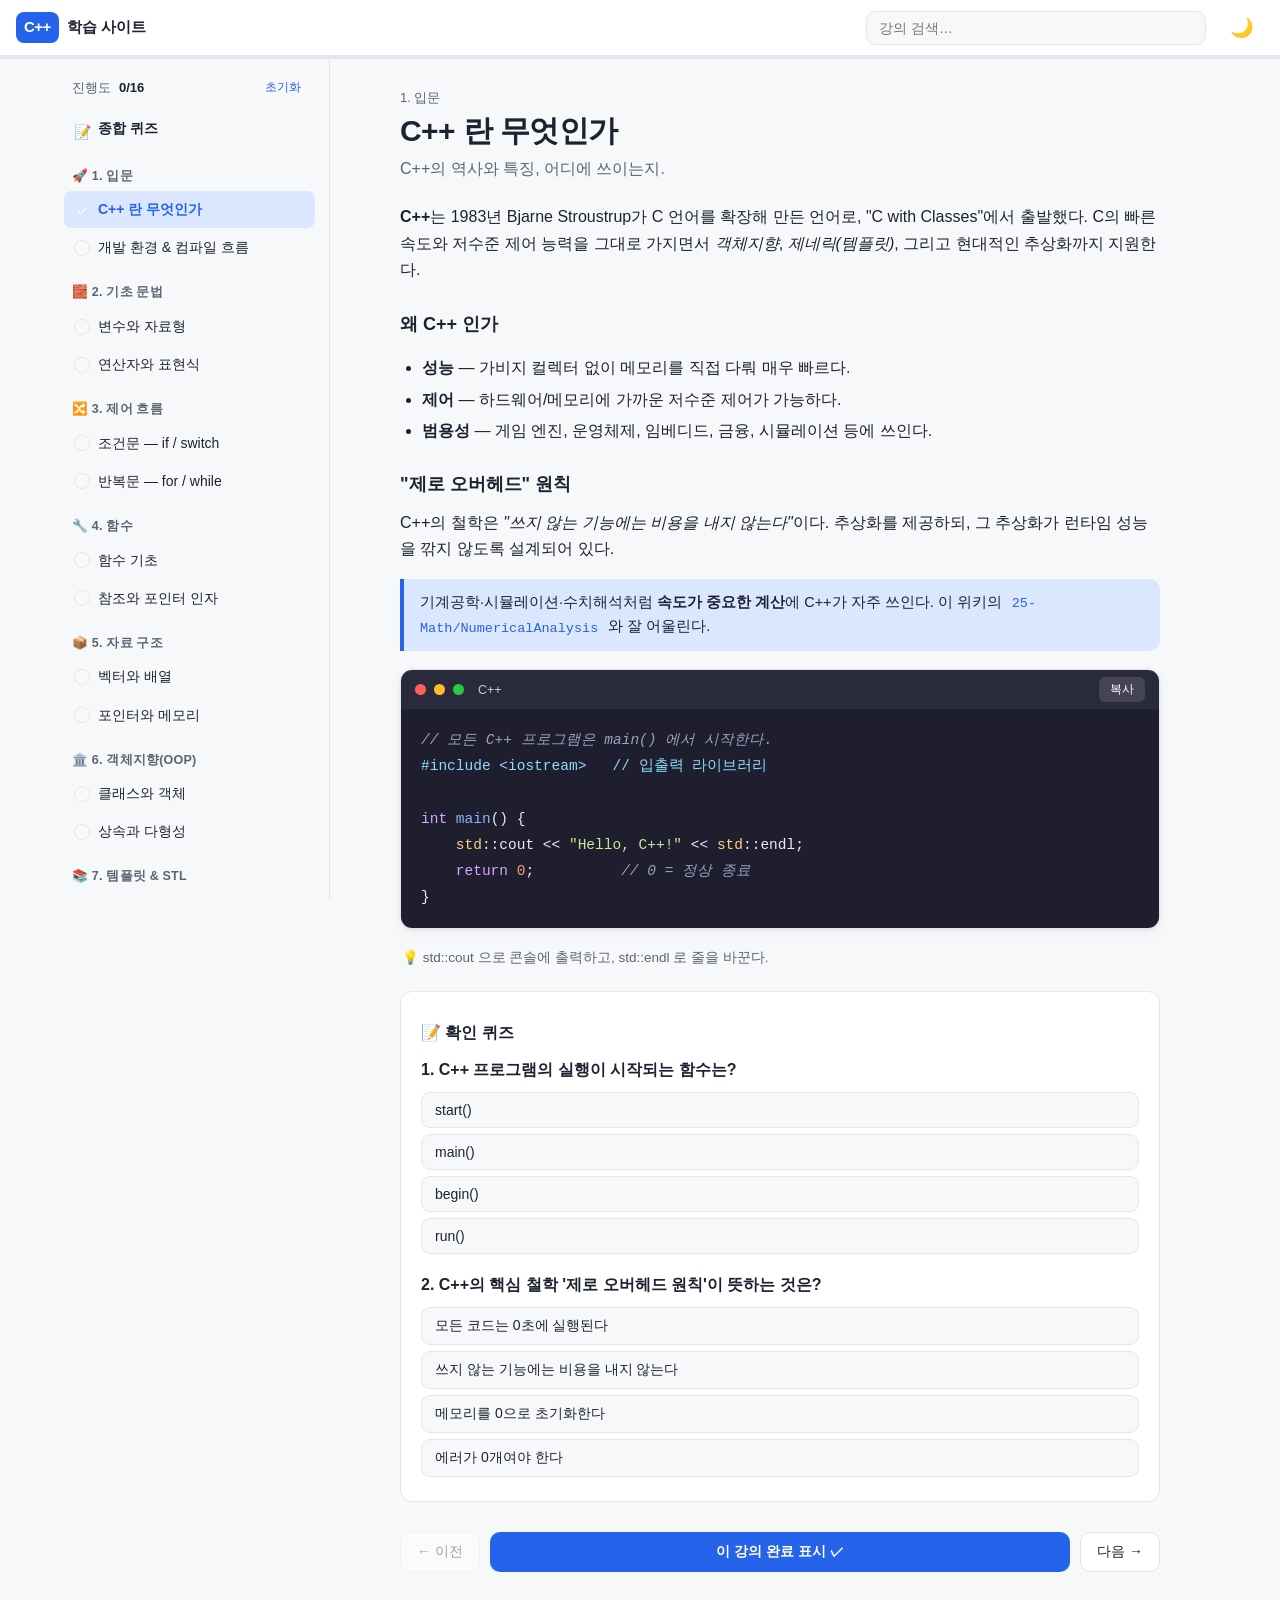
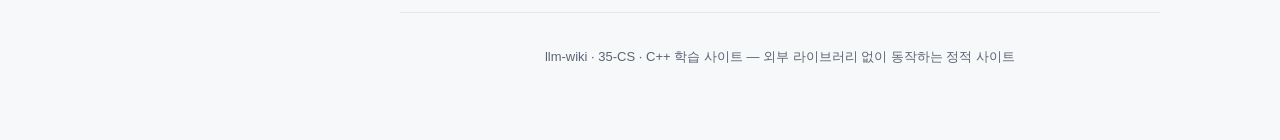
==== commit b575687b: "fix(cs): 코드 블록 가독성 개선 (줄마다 끼던 연파랑 띠 제거) - pre.code 내부 <code> 가 인라인 코드 배경(연파랑)을 물려받던 버그 수정   → 라이트 테마" ====
--- a/35-CS/cpp-learning-site/cpp-learning-site.html
+++ b/35-CS/cpp-learning-site/cpp-learning-site.html
@@ -175,17 +175,28 @@
 .copy-btn:hover { background: rgba(255,255,255,.24); }
 .copy-btn.copied { background: var(--green); }
 pre.code {
-  margin: 0; background: var(--bg-code); color: #e4e4f0;
-  padding: 16px 18px; overflow-x: auto; font-size: 13.5px; line-height: 1.6;
-  font-family: "JetBrains Mono", "Fira Code", Consolas, monospace;
-}
+  margin: 0; background: var(--bg-code); color: #ececf6;
+  padding: 18px 20px; overflow-x: auto; font-size: 14.5px; line-height: 1.8;
+  font-family: "JetBrains Mono", "Fira Code", "D2Coding", Consolas, monospace;
+  tab-size: 4; -moz-tab-size: 4;
+}
+/* 코드 블록 안의 <code> 는 인라인 코드 스타일(연파랑 배경)을 물려받지 않게 초기화
+   (이게 없으면 각 줄마다 연파랑 띠가 생겨 코드가 잘 안 보인다) */
+pre.code code {
+  background: none; padding: 0; border-radius: 0;
+  color: inherit; font-size: inherit; font-family: inherit;
+}
+/* 코드 선택(드래그) 시에도 또렷하게 */
+pre.code::selection, pre.code *::selection { background: #3a5bd9; color: #fff; }
+/* 명령어(bash) 블록은 구문강조 없이 단색으로 깔끔하게 */
+pre.code.plain { color: #d7e0c4; white-space: pre; }
 .code-note { font-size: 13.5px; color: var(--text-dim); margin: -6px 0 0; padding: 0 2px; }
 .code-note::before { content: "💡 "; }
 
-/* 구문 강조 토큰 */
-.tok-key { color: #c792ea; } .tok-str { color: #c3e88d; }
-.tok-num { color: #f78c6c; } .tok-com { color: #6b7089; font-style: italic; }
-.tok-pre { color: #89ddff; } .tok-fn { color: #82aaff; } .tok-type { color: #ffcb6b; }
+/* 구문 강조 토큰 (어두운 코드 배경에서 또렷하도록 대비 강화) */
+.tok-key { color: #d8a6ff; } .tok-str { color: #c8e89a; }
+.tok-num { color: #ff9d7a; } .tok-com { color: #9aa3bd; font-style: italic; }
+.tok-pre { color: #8fdcff; } .tok-fn { color: #93b4ff; } .tok-type { color: #ffd27a; }
 
 /* ===== 퀴즈 ===== */
 .quiz { background: var(--bg-elev); border: 1px solid var(--border);
@@ -432,6 +443,7 @@
 <div class="callout">설치 없이 바로 연습하려면 온라인 컴파일러
 (godbolt.org, wandbox.org, replit)를 써도 된다.</div>
 `,
+        lang: "bash",
         code: `# 터미널에서 컴파일 & 실행 (g++ 기준)
 g++ -std=c++17 -Wall -O2 hello.cpp -o hello
 ./hello
@@ -1545,16 +1557,20 @@
   }
 
   /* ---------- 코드 블록 렌더 ---------- */
-  function renderCode(code, note) {
+  function renderCode(code, note, lang) {
+    lang = lang || "cpp";
     const noteHtml = note ? `<p class="code-note">${esc(note)}</p>` : "";
+    const isCpp = lang === "cpp";
+    const label = isCpp ? "C++" : "bash";
+    const inner = isCpp ? highlight(code) : esc(code);
     return `
       <div class="code-block">
         <div class="code-head">
           <span class="dot r"></span><span class="dot y"></span><span class="dot g"></span>
-          <span class="lang">C++</span>
+          <span class="lang">${label}</span>
           <button class="copy-btn" type="button">복사</button>
         </div>
-        <pre class="code"><code>${highlight(code)}</code></pre>
+        <pre class="code ${isCpp ? "" : "plain"}"><code>${inner}</code></pre>
       </div>
       ${noteHtml}`;
   }
@@ -1589,7 +1605,7 @@
       <h1>${esc(lesson.title)}</h1>
       <p class="summary">${esc(lesson.summary)}</p>
       ${lesson.body}
-      ${lesson.code ? renderCode(lesson.code, lesson.codeNote) : ""}
+      ${lesson.code ? renderCode(lesson.code, lesson.codeNote, lesson.lang) : ""}
       ${renderQuiz(lesson.quiz, lesson.id)}
     `;
     document.title = `${lesson.title} · C++ 학습 사이트`;
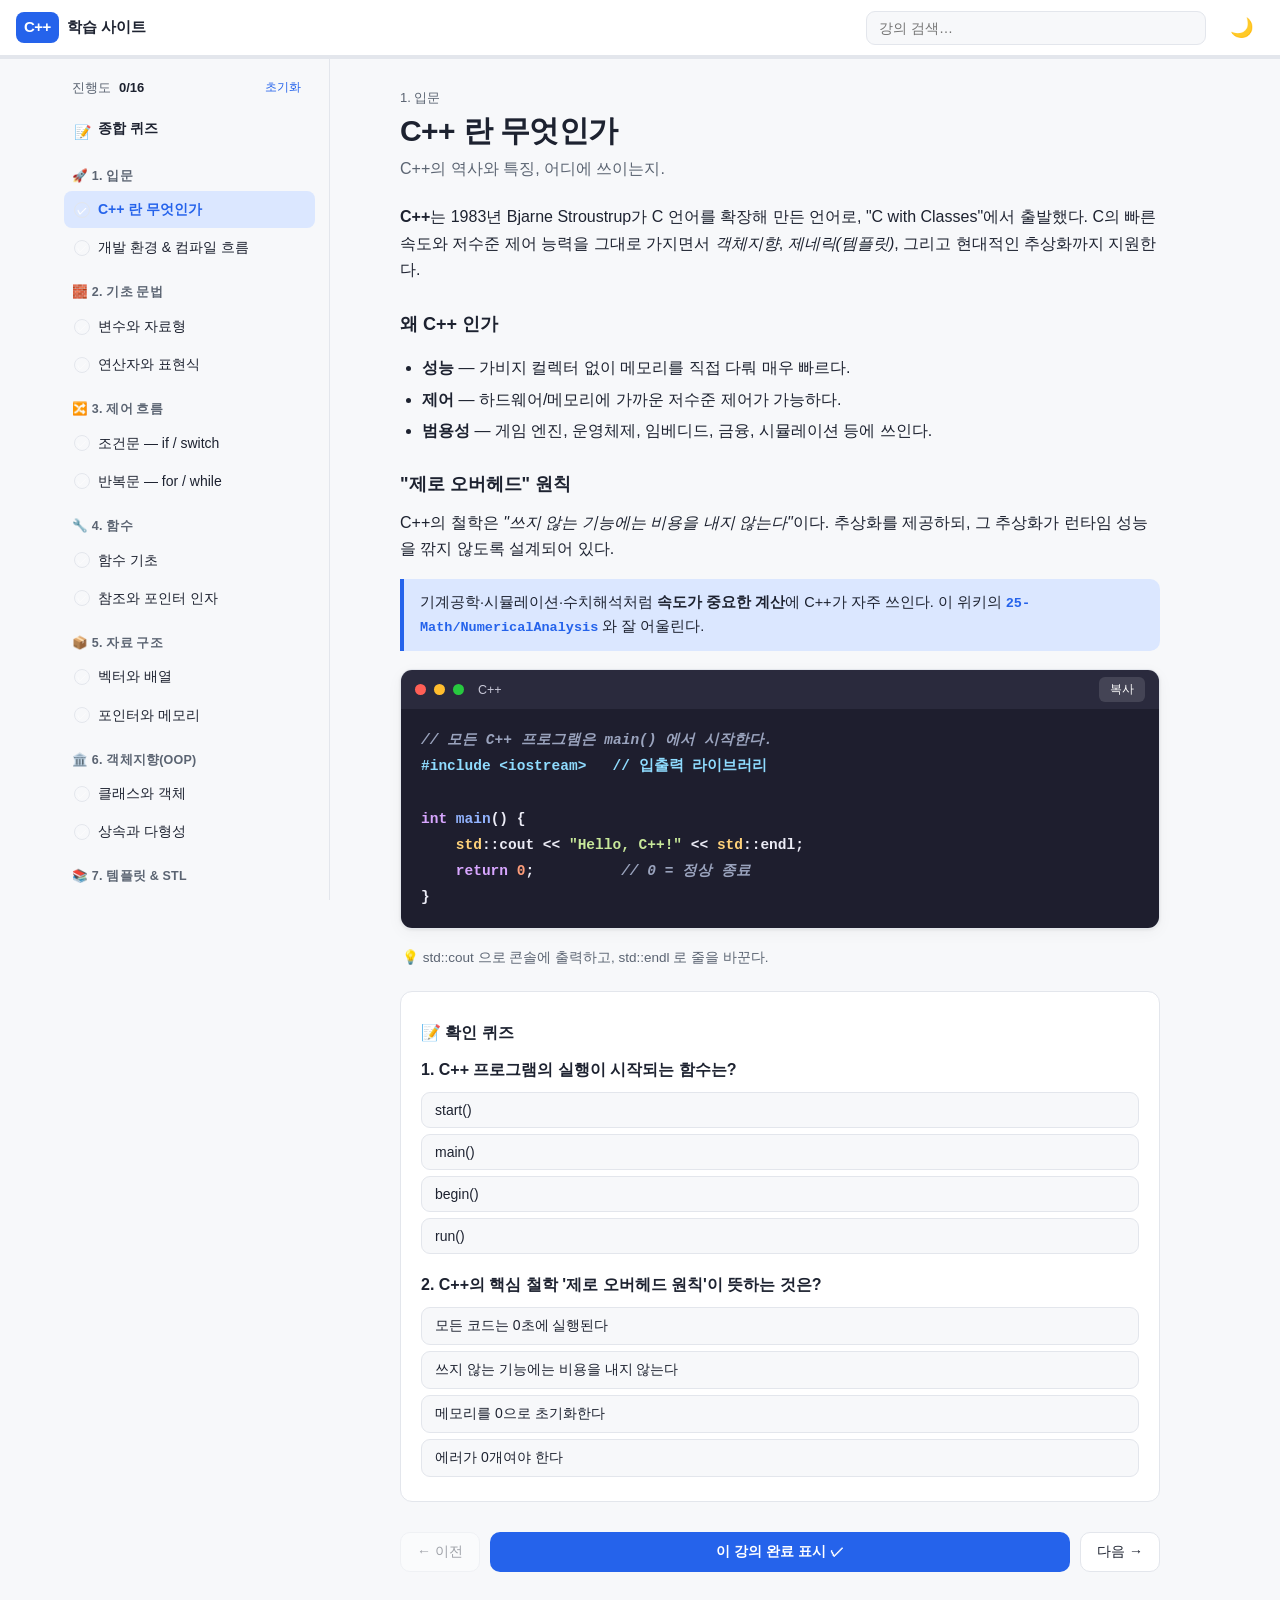
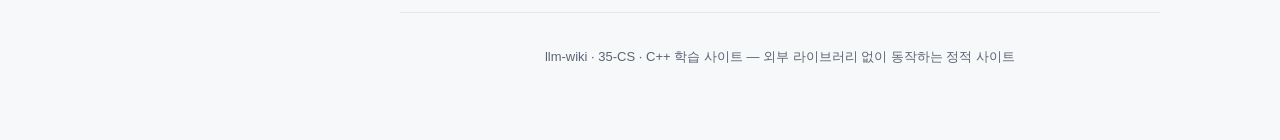
==== commit a9accd8d: "style(cs): 본문 인라인 코드의 하늘색 배경 제거 .lesson code 의 배경(연파랑)을 없애고 굵은 단색 고정폭 글씨로만 구분. 단일 파일(cpp-learning-si" ====
--- a/35-CS/cpp-learning-site/cpp-learning-site.html
+++ b/35-CS/cpp-learning-site/cpp-learning-site.html
@@ -141,8 +141,8 @@
 .lesson ul, .lesson ol { padding-left: 22px; }
 .lesson li { margin: 5px 0; }
 .lesson code {
-  background: var(--accent-soft); color: var(--accent);
-  padding: 1.5px 6px; border-radius: 5px; font-size: 13.5px;
+  background: none; color: var(--accent); padding: 0;
+  font-size: 13.5px; font-weight: 600;
   font-family: "JetBrains Mono", "Fira Code", Consolas, monospace;
 }
 [data-theme="dark"] .lesson code { color: #bcd0ff; }
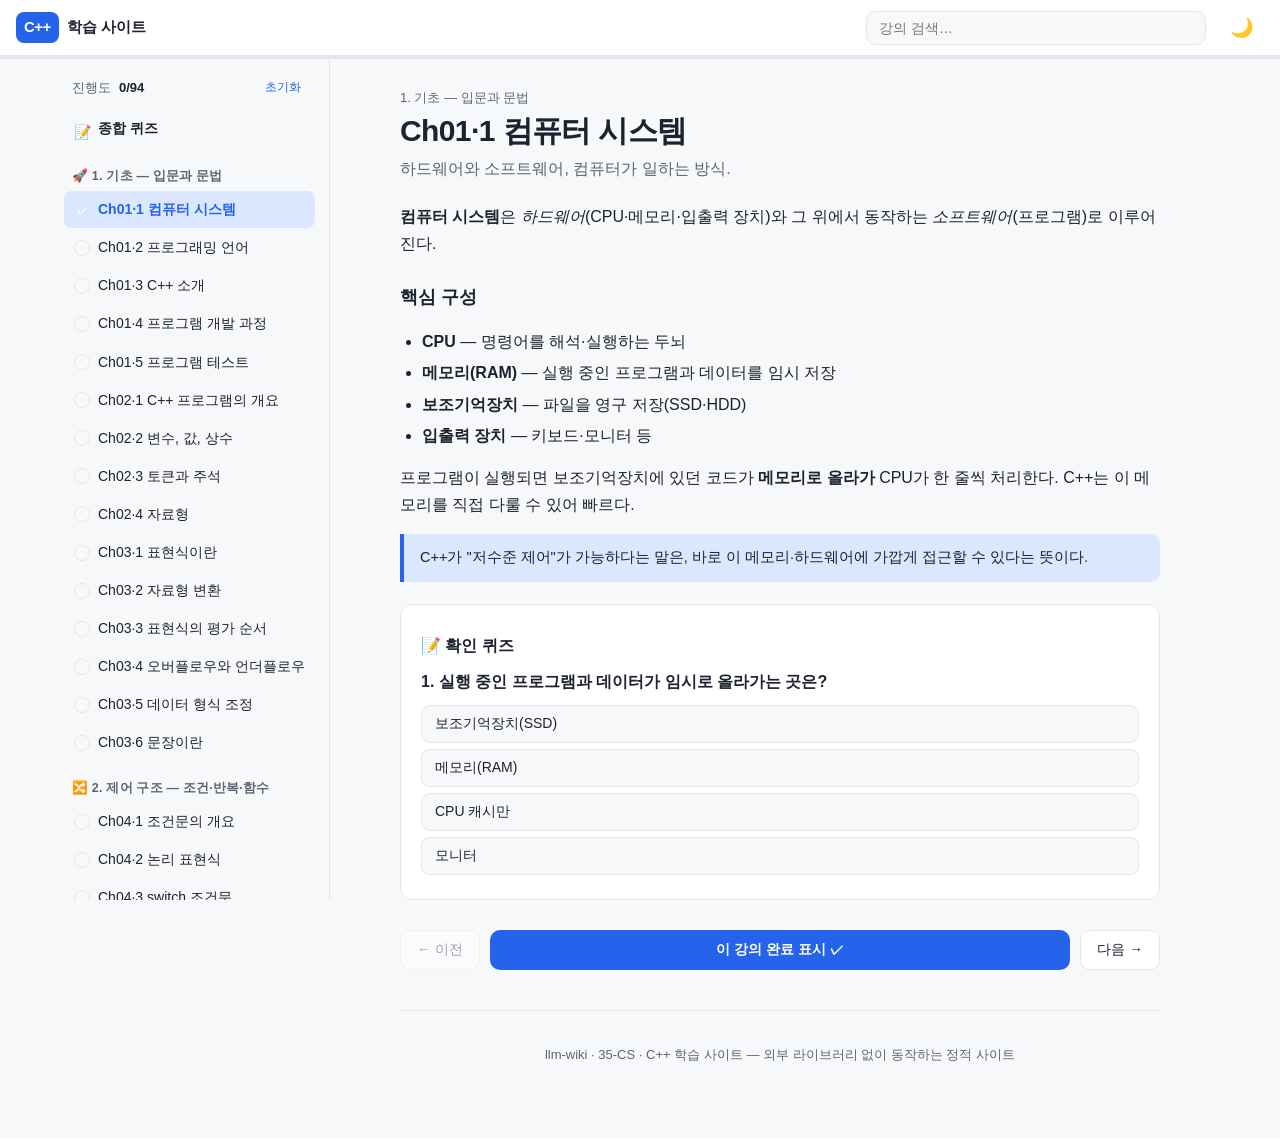
==== commit 06854431: "feat(cs): 교재 20장 구조로 콘텐츠 전면 재구성 (절당 1강·총 94강) 기존 임의 8단계 커리큘럼을 교재(Cpp-OOP 20장) 차례에 맞춰 재편. - 7단계 그룹, 절" ====
--- a/35-CS/cpp-learning-site/cpp-learning-site.html
+++ b/35-CS/cpp-learning-site/cpp-learning-site.html
@@ -363,886 +363,2688 @@
   <script>
 /* =====================================================================
  *  C++ 학습 사이트 — 강의 콘텐츠 데이터
- *  각 강의: { id, title, summary, body(HTML), code, codeNote, quiz[] }
+ *  교재의 20장 구조를 "절(節)당 1강"으로 재구성.
+ *  각 강의: { id, title, summary, body(HTML), code?, codeNote?, lang?, quiz[] }
  *  단계(stage)별로 묶여 사이드바에 표시된다.
+ *  ── 단계는 아래 CURRICULUM 배열에 순서대로 채워진다(장 묶음 단위로 추가). ──
  * ===================================================================== */
 
 const CURRICULUM = [
+  /* ===================================================================
+   *  1단계 · 기초 — 입문과 문법 (Ch01~03)
+   * =================================================================== */
   {
-    stage: "1. 입문",
+    stage: "1. 기초 — 입문과 문법",
     icon: "🚀",
     lessons: [
-      {
-        id: "intro",
-        title: "C++ 란 무엇인가",
-        summary: "C++의 역사와 특징, 어디에 쓰이는지.",
-        body: `
-<p><strong>C++</strong>는 1983년 Bjarne Stroustrup가 C 언어를 확장해 만든 언어로,
-"C with Classes"에서 출발했다. C의 빠른 속도와 저수준 제어 능력을 그대로 가지면서
-<em>객체지향</em>, <em>제네릭(템플릿)</em>, 그리고 현대적인 추상화까지 지원한다.</p>
-<h3>왜 C++ 인가</h3>
-<ul>
-  <li><strong>성능</strong> — 가비지 컬렉터 없이 메모리를 직접 다뤄 매우 빠르다.</li>
-  <li><strong>제어</strong> — 하드웨어/메모리에 가까운 저수준 제어가 가능하다.</li>
-  <li><strong>범용성</strong> — 게임 엔진, 운영체제, 임베디드, 금융, 시뮬레이션 등에 쓰인다.</li>
+      /* ---------- Ch01 컴퓨터와 프로그래밍 언어 ---------- */
+      {
+        id: "ch01-1",
+        title: "Ch01·1 컴퓨터 시스템",
+        summary: "하드웨어와 소프트웨어, 컴퓨터가 일하는 방식.",
+        body: `
+<p><strong>컴퓨터 시스템</strong>은 <em>하드웨어</em>(CPU·메모리·입출력 장치)와
+그 위에서 동작하는 <em>소프트웨어</em>(프로그램)로 이루어진다.</p>
+<h3>핵심 구성</h3>
+<ul>
+  <li><strong>CPU</strong> — 명령어를 해석·실행하는 두뇌</li>
+  <li><strong>메모리(RAM)</strong> — 실행 중인 프로그램과 데이터를 임시 저장</li>
+  <li><strong>보조기억장치</strong> — 파일을 영구 저장(SSD·HDD)</li>
+  <li><strong>입출력 장치</strong> — 키보드·모니터 등</li>
 </ul>
-<h3>"제로 오버헤드" 원칙</h3>
-<p>C++의 철학은 <em>"쓰지 않는 기능에는 비용을 내지 않는다"</em>이다.
-추상화를 제공하되, 그 추상화가 런타임 성능을 깎지 않도록 설계되어 있다.</p>
-<div class="callout">기계공학·시뮬레이션·수치해석처럼 <strong>속도가 중요한 계산</strong>에 C++가 자주 쓰인다.
-이 위키의 <code>25-Math/NumericalAnalysis</code> 와 잘 어울린다.</div>
-`,
-        code: `// 모든 C++ 프로그램은 main() 에서 시작한다.
-#include <iostream>   // 입출력 라이브러리
+<p>프로그램이 실행되면 보조기억장치에 있던 코드가 <strong>메모리로 올라가</strong>
+CPU가 한 줄씩 처리한다. C++는 이 메모리를 직접 다룰 수 있어 빠르다.</p>
+<div class="callout">C++가 "저수준 제어"가 가능하다는 말은, 바로 이 메모리·하드웨어에
+가깝게 접근할 수 있다는 뜻이다.</div>`,
+        quiz: [
+          {
+            q: "실행 중인 프로그램과 데이터가 임시로 올라가는 곳은?",
+            options: ["보조기억장치(SSD)", "메모리(RAM)", "CPU 캐시만", "모니터"],
+            answer: 1,
+            explain: "프로그램은 실행 시 메모리(RAM)에 적재되어 CPU가 처리한다."
+          }
+        ]
+      },
+      {
+        id: "ch01-2",
+        title: "Ch01·2 프로그래밍 언어",
+        summary: "기계어·어셈블리·고급 언어, 그리고 번역 방식.",
+        body: `
+<h3>언어의 계층</h3>
+<ul>
+  <li><strong>기계어</strong> — 0과 1. CPU가 직접 이해하지만 사람은 읽기 어렵다.</li>
+  <li><strong>어셈블리어</strong> — 기계어에 기호를 붙인 저수준 언어.</li>
+  <li><strong>고급 언어</strong> — C++, Python 등. 사람이 이해하기 쉬운 문법.</li>
+</ul>
+<h3>번역 방식</h3>
+<ul>
+  <li><strong>컴파일러</strong> — 전체 소스를 한 번에 기계어로 번역(C++). 빠르다.</li>
+  <li><strong>인터프리터</strong> — 한 줄씩 해석하며 실행(Python). 유연하다.</li>
+</ul>
+<p>C++는 <strong>컴파일 언어</strong>다. 소스(<code>.cpp</code>)를 컴파일러가
+실행 파일로 번역한 뒤 실행한다.</p>`,
+        quiz: [
+          {
+            q: "C++는 어떤 방식으로 실행되는가?",
+            options: ["인터프리터가 한 줄씩 해석", "컴파일러가 전체를 기계어로 번역", "브라우저가 직접 실행", "번역 없이 실행"],
+            answer: 1,
+            explain: "C++는 컴파일 언어로, 컴파일러가 소스를 실행 파일로 번역한다."
+          }
+        ]
+      },
+      {
+        id: "ch01-3",
+        title: "Ch01·3 C++ 소개",
+        summary: "C++의 탄생, 특징, 활용 분야.",
+        body: `
+<p><strong>C++</strong>는 1983년 Bjarne Stroustrup가 C에 객체지향을 더해 만든
+언어다("C with Classes"에서 출발).</p>
+<h3>특징</h3>
+<ul>
+  <li><strong>성능</strong> — 가비지 컬렉터 없이 메모리를 직접 관리해 매우 빠르다.</li>
+  <li><strong>다중 패러다임</strong> — 절차적 + 객체지향 + 제네릭(템플릿).</li>
+  <li><strong>제로 오버헤드 원칙</strong> — 쓰지 않는 기능엔 비용을 내지 않는다.</li>
+</ul>
+<h3>활용 분야</h3>
+<p>게임 엔진, 운영체제, 임베디드, 금융·시뮬레이션, 수치해석 등 <em>속도가 중요한</em>
+거의 모든 곳.</p>`,
+        code: `#include <iostream>
 
 int main() {
     std::cout << "Hello, C++!" << std::endl;
-    return 0;          // 0 = 정상 종료
+    return 0;   // 0 = 정상 종료
 }`,
-        codeNote: "std::cout 으로 콘솔에 출력하고, std::endl 로 줄을 바꾼다.",
-        quiz: [
-          {
-            q: "C++ 프로그램의 실행이 시작되는 함수는?",
-            options: ["start()", "main()", "begin()", "run()"],
-            answer: 1,
-            explain: "모든 C++ 프로그램은 main() 함수에서 실행을 시작한다."
-          },
-          {
-            q: "C++의 핵심 철학 '제로 오버헤드 원칙'이 뜻하는 것은?",
-            options: [
-              "모든 코드는 0초에 실행된다",
-              "쓰지 않는 기능에는 비용을 내지 않는다",
-              "메모리를 0으로 초기화한다",
-              "에러가 0개여야 한다"
-            ],
+        codeNote: "모든 C++ 프로그램은 main() 에서 시작한다. cout 으로 콘솔에 출력한다.",
+        quiz: [
+          {
+            q: "C++의 설계 철학 '제로 오버헤드 원칙'의 뜻은?",
+            options: ["모든 코드는 0초에 실행", "쓰지 않는 기능엔 비용을 내지 않는다", "메모리를 0으로 초기화", "오류가 0개"],
             answer: 1,
             explain: "사용하지 않는 추상화 때문에 성능 손해를 보지 않는다는 의미다."
           }
         ]
       },
       {
-        id: "setup",
-        title: "개발 환경 & 컴파일 흐름",
-        summary: "컴파일러, 빌드 단계, 실행까지.",
-        body: `
-<p>C++는 <strong>컴파일 언어</strong>다. 소스 코드(<code>.cpp</code>)를 컴파일러가
-기계어(실행 파일)로 번역한 뒤 실행한다.</p>
-<h3>대표 컴파일러</h3>
-<ul>
-  <li><strong>g++</strong> (GCC) — 리눅스/MinGW</li>
-  <li><strong>clang++</strong> — macOS/LLVM</li>
-  <li><strong>MSVC</strong> (cl.exe) — Windows / Visual Studio</li>
-</ul>
+        id: "ch01-4",
+        title: "Ch01·4 프로그램 개발 과정",
+        summary: "편집 → 컴파일 → 링크 → 실행.",
+        body: `
 <h3>빌드 4단계</h3>
 <ol>
   <li><strong>전처리</strong> — <code>#include</code>, <code>#define</code> 처리</li>
-  <li><strong>컴파일</strong> — 소스 → 어셈블리</li>
-  <li><strong>어셈블</strong> — 어셈블리 → 오브젝트 파일(.o)</li>
+  <li><strong>컴파일</strong> — 소스 → 어셈블리/오브젝트(.o)</li>
   <li><strong>링크</strong> — 오브젝트 + 라이브러리 → 실행 파일</li>
+  <li><strong>실행</strong> — OS가 실행 파일을 메모리에 올려 구동</li>
 </ol>
-<div class="callout">설치 없이 바로 연습하려면 온라인 컴파일러
-(godbolt.org, wandbox.org, replit)를 써도 된다.</div>
-`,
+<h3>대표 컴파일러</h3>
+<p><strong>g++</strong>(GCC) · <strong>clang++</strong> · <strong>MSVC</strong>(Visual Studio).</p>`,
         lang: "bash",
-        code: `# 터미널에서 컴파일 & 실행 (g++ 기준)
+        code: `# g++ 로 컴파일 & 실행
 g++ -std=c++17 -Wall -O2 hello.cpp -o hello
 ./hello
 
-# 자주 쓰는 플래그
-#   -std=c++17   표준 버전 지정 (c++11/14/17/20/23)
-#   -Wall        모든 경고 켜기 (버그 예방)
-#   -O2          최적화 레벨 2
-#   -g           디버깅 정보 포함`,
+#  -std=c++17  표준 버전   -Wall 경고 켜기   -O2 최적화`,
         codeNote: "처음엔 항상 -Wall 을 켜라. 경고는 미래의 버그다.",
         quiz: [
           {
-            q: "C++ 빌드 과정에서 여러 오브젝트 파일과 라이브러리를 묶어 실행 파일을 만드는 단계는?",
-            options: ["전처리", "컴파일", "링크", "어셈블"],
+            q: "여러 오브젝트 파일과 라이브러리를 묶어 실행 파일을 만드는 단계는?",
+            options: ["전처리", "컴파일", "링크", "실행"],
             answer: 2,
-            explain: "링크(linking) 단계에서 오브젝트 파일들과 라이브러리를 결합한다."
-          },
-          {
-            q: "g++로 C++17 표준을 지정하는 플래그는?",
-            options: ["-cpp17", "-std=c++17", "-version=17", "--c17"],
-            answer: 1,
-            explain: "-std=c++17 로 사용할 표준 버전을 지정한다."
+            explain: "링크(linking) 단계에서 오브젝트와 라이브러리를 결합한다."
+          }
+        ]
+      },
+      {
+        id: "ch01-5",
+        title: "Ch01·5 프로그램 테스트",
+        summary: "테스트 데이터 설계와 오류의 종류.",
+        body: `
+<h3>오류의 종류</h3>
+<table class="tbl">
+  <tr><th>종류</th><th>발생 시점</th><th>예</th></tr>
+  <tr><td>컴파일 오류(문법)</td><td>컴파일 중</td><td>세미콜론 누락</td></tr>
+  <tr><td>링크 오류</td><td>링크 중</td><td>정의 없는 함수 호출</td></tr>
+  <tr><td>런타임 오류</td><td>실행 중</td><td>0으로 나누기</td></tr>
+  <tr><td>논리 오류</td><td>실행 후 결과</td><td>공식이 틀림</td></tr>
+</table>
+<h3>테스트 데이터 설계</h3>
+<p>정상 입력뿐 아니라 <strong>경계값</strong>(0, 최대/최소), <strong>예외 입력</strong>(음수, 빈 값)을
+함께 넣어봐야 숨은 버그가 드러난다.</p>`,
+        quiz: [
+          {
+            q: "공식을 잘못 써서 결과가 틀리지만 프로그램은 멈추지 않는 오류는?",
+            options: ["컴파일 오류", "링크 오류", "런타임 오류", "논리 오류"],
+            answer: 3,
+            explain: "논리 오류는 실행은 되지만 결과가 의도와 다른 오류다."
+          }
+        ]
+      },
+
+      /* ---------- Ch02 C++ 프로그래밍 기본 ---------- */
+      {
+        id: "ch02-1",
+        title: "Ch02·1 C++ 프로그램의 개요",
+        summary: "첫 프로그램의 구조: include, main, cout/cin.",
+        body: `
+<h3>프로그램의 뼈대</h3>
+<ul>
+  <li><code>#include &lt;iostream&gt;</code> — 입출력 라이브러리 포함</li>
+  <li><code>int main()</code> — 실행 시작점</li>
+  <li><code>std::cout &lt;&lt;</code> — 출력, <code>std::cin &gt;&gt;</code> — 입력</li>
+  <li><code>return 0;</code> — 정상 종료</li>
+</ul>
+<p><code>std::</code>는 <em>네임스페이스</em>로, 표준 라이브러리 이름임을 뜻한다.</p>`,
+        code: `#include <iostream>
+
+int main() {
+    std::string name;
+    std::cout << "이름? ";
+    std::cin >> name;                 // 입력
+    std::cout << "안녕, " << name << "!\\n";  // 출력
+    return 0;
+}`,
+        codeNote: "<< 는 출력 스트림에 '넣기', >> 는 입력 스트림에서 '꺼내기' 다.",
+        quiz: [
+          {
+            q: "콘솔 입력을 받을 때 사용하는 것은?",
+            options: ["std::cout <<", "std::cin >>", "std::in <<", "std::read()"],
+            answer: 1,
+            explain: "std::cin >> 변수 로 콘솔 입력을 변수에 저장한다."
+          }
+        ]
+      },
+      {
+        id: "ch02-2",
+        title: "Ch02·2 변수, 값, 상수",
+        summary: "변수 선언·초기화, 리터럴, const 상수.",
+        body: `
+<p><strong>변수</strong>는 값을 담는 이름 붙은 메모리 공간이다. C++는 정적 타입 언어라
+변수마다 타입이 정해진다.</p>
+<h3>초기화 — 중괄호 권장</h3>
+<p>모던 C++에서는 <code>int x{10};</code> 처럼 <strong>균일 초기화 {}</strong>를 권장한다.
+데이터 손실이 있는 변환을 컴파일 타임에 막아준다.</p>
+<h3>상수</h3>
+<ul>
+  <li><code>const</code> — 변경 불가 값. 가능하면 항상 붙여라.</li>
+  <li><strong>리터럴</strong> — 코드에 직접 쓴 값(42, 3.14, 'A', "hi").</li>
+</ul>`,
+        code: `int age{25};
+const double G = 9.81;   // 상수 (변경 불가)
+double pi{3.14159};
+char grade = 'A';
+// G = 9.8;   // 오류! const 는 바꿀 수 없다`,
+        codeNote: "변하지 않는 값엔 const 를 붙여 실수로 바꾸는 것을 막는다.",
+        quiz: [
+          {
+            q: "값이 절대 바뀌면 안 되는 변수에 붙이는 키워드는?",
+            options: ["static", "const", "auto", "final"],
+            answer: 1,
+            explain: "const 는 한 번 초기화하면 변경할 수 없는 상수를 만든다."
+          }
+        ]
+      },
+      {
+        id: "ch02-3",
+        title: "Ch02·3 토큰과 주석",
+        summary: "식별자·키워드·연산자, 그리고 주석 다는 법.",
+        body: `
+<h3>토큰</h3>
+<p>컴파일러가 인식하는 최소 단위. <em>키워드</em>(int, if…), <em>식별자</em>(변수/함수 이름),
+<em>리터럴</em>, <em>연산자</em>, <em>구두점</em>으로 나뉜다.</p>
+<h3>식별자 규칙</h3>
+<ul>
+  <li>문자·숫자·밑줄(_)만, 숫자로 시작 불가</li>
+  <li>키워드는 사용 불가, 대소문자 구분</li>
+</ul>
+<h3>주석</h3>
+<ul>
+  <li><code>// 한 줄 주석</code></li>
+  <li><code>/* 여러 줄 주석 */</code></li>
+</ul>`,
+        code: `int totalScore = 0;   // OK: 의미 있는 이름
+// int 2nd = 1;       // 오류: 숫자로 시작 불가
+/* 아래는 평균을 계산한다
+   여러 줄도 가능 */
+double avg = totalScore / 3.0;`,
+        codeNote: "이름은 totalScore 처럼 의미가 드러나게 — 미래의 당신을 위한 배려다.",
+        quiz: [
+          {
+            q: "올바른 식별자(변수 이름)는?",
+            options: ["2nd_value", "total-score", "int", "user_age"],
+            answer: 3,
+            explain: "숫자로 시작 불가(2nd), 하이픈 불가(-), 키워드 불가(int). user_age 만 유효."
+          }
+        ]
+      },
+      {
+        id: "ch02-4",
+        title: "Ch02·4 자료형",
+        summary: "정수·문자·불·실수·void·문자열.",
+        body: `
+<table class="tbl">
+  <tr><th>자료형</th><th>설명</th><th>예</th></tr>
+  <tr><td><code>int</code></td><td>정수</td><td>42, -7</td></tr>
+  <tr><td><code>char</code></td><td>문자 1개</td><td>'A'</td></tr>
+  <tr><td><code>bool</code></td><td>참/거짓</td><td>true / false</td></tr>
+  <tr><td><code>double</code></td><td>실수(배정밀도)</td><td>3.14</td></tr>
+  <tr><td><code>void</code></td><td>'값 없음'</td><td>반환 없는 함수</td></tr>
+  <tr><td><code>std::string</code></td><td>문자열</td><td>"hello"</td></tr>
+</table>
+<p>정수는 <code>short / int / long / long long</code> 으로 크기가 다르고,
+<code>unsigned</code>를 붙이면 음수 없이 범위가 2배가 된다.</p>`,
+        code: `int    n   = 100;
+double pi  = 3.14;
+char   c   = 'Z';
+bool   ok  = true;
+unsigned u = 4000000000u;   // 음수 없는 정수
+
+std::cout << sizeof(int) << " 바이트\\n";  // 보통 4`,
+        codeNote: "sizeof(타입) 으로 그 타입이 차지하는 바이트 수를 알 수 있다.",
+        quiz: [
+          {
+            q: "참(true)/거짓(false)만 담는 자료형은?",
+            options: ["int", "char", "bool", "void"],
+            answer: 2,
+            explain: "bool 은 true/false 두 값만 가진다."
+          }
+        ]
+      },
+
+      /* ---------- Ch03 표현식과 문장 ---------- */
+      {
+        id: "ch03-1",
+        title: "Ch03·1 표현식이란",
+        summary: "산술 표현식, lvalue와 rvalue.",
+        body: `
+<p><strong>표현식</strong>은 값으로 평가되는 코드다. 단항(<code>-x</code>),
+곱셈(<code>*</code> <code>/</code> <code>%</code>), 덧셈(<code>+</code> <code>-</code>),
+할당(<code>=</code>) 등이 있다.</p>
+<div class="callout warn"><strong>정수 나눗셈 주의:</strong> <code>7 / 2 == 3</code>(소수 버림).
+실수가 필요하면 <code>7.0 / 2</code>. 나머지는 <code>7 % 2 == 1</code>.</div>
+<h3>lvalue vs rvalue</h3>
+<ul>
+  <li><strong>lvalue</strong> — 이름/주소가 있어 대입의 왼쪽에 올 수 있는 것(변수)</li>
+  <li><strong>rvalue</strong> — 임시 값, 대입의 오른쪽에만(리터럴, 계산 결과)</li>
+</ul>`,
+        code: `int a = 7, b = 2;
+std::cout << a / b << '\\n';     // 3  (정수 나눗셈)
+std::cout << a % b << '\\n';     // 1  (나머지)
+std::cout << 7.0 / b << '\\n';   // 3.5
+a = b;        // OK: a 는 lvalue
+// 7 = a;     // 오류: 7 은 rvalue`,
+        codeNote: "정수끼리 나누면 소수점이 버려진다. 하나를 실수로 만들면 실수 결과가 나온다.",
+        quiz: [
+          {
+            q: "C++에서 7 / 2 (둘 다 int)의 결과는?",
+            options: ["3.5", "3", "4", "1"],
+            answer: 1,
+            explain: "정수 나눗셈은 소수부를 버려 3. 나머지(1)는 % 로 얻는다."
+          }
+        ]
+      },
+      {
+        id: "ch03-2",
+        title: "Ch03·2 자료형 변환",
+        summary: "암묵적 변환과 명시적 캐스팅.",
+        body: `
+<h3>암묵적 변환</h3>
+<p>작은 타입 → 큰 타입은 자동으로 변환된다(<code>int</code> → <code>double</code>).
+반대로 큰 → 작은은 데이터 손실 위험이 있어 경고가 난다.</p>
+<h3>명시적 캐스팅</h3>
+<p>모던 C++은 <code>static_cast&lt;T&gt;(값)</code>을 권장한다.
+C 스타일 <code>(int)x</code>보다 안전하고 의도가 분명하다.</p>`,
+        code: `int sum = 7, n = 2;
+double avg = sum / n;                 // 3.0 (이미 정수 나눗셈 후 변환!)
+double ok  = static_cast<double>(sum) / n;  // 3.5 (먼저 실수로)
+
+double d = 3.9;
+int    t = static_cast<int>(d);       // 3 (소수부 버림)`,
+        codeNote: "나눗셈 전에 캐스팅해야 한다. static_cast<double>(sum)/n 이 정답.",
+        quiz: [
+          {
+            q: "정수 sum 을 실수로 안전하게 변환하는 모던 C++ 방식은?",
+            options: ["(double)sum", "static_cast<double>(sum)", "double(sum)", "sum.toDouble()"],
+            answer: 1,
+            explain: "static_cast<double>(sum) 이 의도가 분명하고 안전한 권장 방식이다."
+          }
+        ]
+      },
+      {
+        id: "ch03-3",
+        title: "Ch03·3 표현식의 평가 순서",
+        summary: "연산자 우선순위와 결합 방향.",
+        body: `
+<h3>우선순위</h3>
+<p><code>*</code> <code>/</code> <code>%</code> 가 <code>+</code> <code>-</code> 보다 먼저.
+괄호 <code>()</code> 로 명시하면 헷갈릴 일이 없다.</p>
+<h3>결합 방향</h3>
+<ul>
+  <li>대부분 <strong>왼쪽→오른쪽</strong>: <code>a - b - c = (a-b)-c</code></li>
+  <li>대입은 <strong>오른쪽→왼쪽</strong>: <code>a = b = 3</code></li>
+</ul>`,
+        code: `std::cout << 2 + 3 * 4 << '\\n';     // 14 (곱셈 먼저)
+std::cout << (2 + 3) * 4 << '\\n';   // 20 (괄호 먼저)
+int a, b;
+a = b = 5;   // 오른쪽부터: b=5, 그다음 a=5`,
+        codeNote: "헷갈리면 괄호로 의도를 명시하라. 가독성과 정확성 둘 다 얻는다.",
+        quiz: [
+          {
+            q: "2 + 3 * 4 의 결과는?",
+            options: ["20", "14", "24", "9"],
+            answer: 1,
+            explain: "곱셈이 덧셈보다 우선순위가 높아 3*4=12, +2 = 14."
+          }
+        ]
+      },
+      {
+        id: "ch03-4",
+        title: "Ch03·4 오버플로우와 언더플로우",
+        summary: "표현 범위를 넘으면 생기는 일.",
+        body: `
+<h3>정수 오버플로우</h3>
+<p>타입이 표현할 수 있는 최대값을 넘으면 <strong>값이 한 바퀴 돌아</strong> 음수가 되는 등
+엉뚱한 값이 된다. (예: int 최대 + 1)</p>
+<h3>부동소수점</h3>
+<ul>
+  <li><strong>오버플로우</strong> → <code>inf</code>(무한대)</li>
+  <li><strong>언더플로우</strong> → 0에 가까워져 정밀도 손실</li>
+</ul>
+<div class="callout warn">큰 수 계산엔 <code>long long</code>을, 정밀한 실수엔 <code>double</code>을 쓰고
+범위를 항상 의식하라.</div>`,
+        code: `#include <climits>
+int big = INT_MAX;          // int 최대값
+std::cout << big << '\\n';   // 2147483647
+std::cout << big + 1 << '\\n'; // 오버플로우! 음수가 됨
+
+long long safe = static_cast<long long>(big) + 1;
+std::cout << safe << '\\n';  // 2147483648 (안전)`,
+        codeNote: "큰 수가 예상되면 미리 long long 으로 올려서 계산하라.",
+        quiz: [
+          {
+            q: "int 최대값에 1을 더하면 일어나는 일은?",
+            options: ["컴파일 오류", "오버플로우로 엉뚱한(음수) 값", "자동으로 long 변환", "프로그램 종료"],
+            answer: 1,
+            explain: "표현 범위를 넘으면 값이 한 바퀴 돌아 음수가 되는 오버플로우가 발생한다."
+          }
+        ]
+      },
+      {
+        id: "ch03-5",
+        title: "Ch03·5 데이터 형식 조정",
+        summary: "출력 조정자: setw, setprecision, fixed.",
+        body: `
+<p><code>&lt;iomanip&gt;</code>의 <strong>조정자(manipulator)</strong>로 출력 모양을 다듬는다.</p>
+<ul>
+  <li><code>std::setw(n)</code> — 폭 n 칸 정렬</li>
+  <li><code>std::setprecision(n)</code> — 유효숫자/소수 자리</li>
+  <li><code>std::fixed</code> — 고정 소수점 표기</li>
+  <li><code>std::boolalpha</code> — bool 을 true/false 로</li>
+</ul>`,
+        code: `#include <iostream>
+#include <iomanip>
+int main() {
+    double pi = 3.14159265;
+    std::cout << std::fixed << std::setprecision(2);
+    std::cout << pi << '\\n';                 // 3.14
+    std::cout << std::setw(8) << 42 << '\\n'; // "      42"
+    std::cout << std::boolalpha << (1 < 2) << '\\n'; // true
+}`,
+        codeNote: "fixed + setprecision(2) 조합으로 소수점 둘째 자리까지 고정 출력한다.",
+        quiz: [
+          {
+            q: "실수를 소수점 둘째 자리까지 고정 출력하려면?",
+            options: ["setw(2)", "fixed << setprecision(2)", "round(2)", "precision=2"],
+            answer: 1,
+            explain: "std::fixed 와 std::setprecision(2) 를 함께 쓴다."
+          }
+        ]
+      },
+      {
+        id: "ch03-6",
+        title: "Ch03·6 문장이란",
+        summary: "선언문·표현식문·복합문·리턴문.",
+        body: `
+<p><strong>문장(statement)</strong>은 실행 단위다. 대부분 세미콜론 <code>;</code> 으로 끝난다.</p>
+<ul>
+  <li><strong>선언문</strong> — <code>int x = 3;</code></li>
+  <li><strong>표현식문</strong> — <code>x = x + 1;</code></li>
+  <li><strong>널 문</strong> — <code>;</code> (아무것도 안 함)</li>
+  <li><strong>복합문(블록)</strong> — <code>{ ... }</code> 로 묶은 여러 문장</li>
+  <li><strong>리턴문</strong> — <code>return 값;</code></li>
+</ul>
+<div class="callout warn">블록 <code>{}</code> 안에서 선언한 변수는 그 블록 안에서만 유효하다(스코프).</div>`,
+        code: `int main() {
+    int x = 3;          // 선언문
+    {                   // 복합문(블록) 시작
+        int y = x + 1;  // y 는 이 블록 안에서만 유효
+        std::cout << y; // 4
+    }                   // 블록 끝 → y 소멸
+    return 0;           // 리턴문
+}`,
+        codeNote: "{ } 블록은 변수의 유효 범위(스코프)를 만든다.",
+        quiz: [
+          {
+            q: "{ } 블록 안에서 선언한 지역 변수의 유효 범위는?",
+            options: ["프로그램 전체", "그 블록 안에서만", "함수 전체", "파일 전체"],
+            answer: 1,
+            explain: "블록 안에서 선언한 변수는 그 블록을 벗어나면 사라진다(스코프)."
           }
         ]
       }
     ]
   },
+
+  /* ===================================================================
+   *  2단계 · 제어 구조 — 조건·반복·함수 (Ch04~06)
+   * =================================================================== */
   {
-    stage: "2. 기초 문법",
-    icon: "🧱",
+    stage: "2. 제어 구조 — 조건·반복·함수",
+    icon: "🔀",
     lessons: [
-      {
-        id: "variables",
-        title: "변수와 자료형",
-        summary: "기본 타입, 초기화, const 와 auto.",
-        body: `
-<p><strong>변수</strong>는 값을 담는 이름 붙은 메모리 공간이다. C++는
-<em>정적 타입</em> 언어라 변수마다 타입이 정해진다.</p>
-<h3>기본 자료형</h3>
-<table class="tbl">
-  <tr><th>타입</th><th>설명</th><th>예</th></tr>
-  <tr><td><code>int</code></td><td>정수</td><td>42, -7</td></tr>
-  <tr><td><code>double</code></td><td>실수(배정밀도)</td><td>3.14</td></tr>
-  <tr><td><code>char</code></td><td>문자 1개</td><td>'A'</td></tr>
-  <tr><td><code>bool</code></td><td>참/거짓</td><td>true / false</td></tr>
-  <tr><td><code>std::string</code></td><td>문자열</td><td>"hello"</td></tr>
-</table>
-<h3>초기화 — 중괄호를 권장</h3>
-<p>모던 C++에서는 <code>{}</code> (균일 초기화)를 권장한다. 데이터 손실이 있는
-변환을 컴파일 타임에 막아주기 때문이다.</p>
-<h3>const 와 auto</h3>
-<ul>
-  <li><code>const</code> — 바뀌지 않는 값. 가능하면 항상 붙여라.</li>
-  <li><code>auto</code> — 컴파일러가 타입을 추론. 긴 타입명에 유용.</li>
+      /* ---------- Ch04 조건문 ---------- */
+      {
+        id: "ch04-1",
+        title: "Ch04·1 조건문의 개요",
+        summary: "관계/일치 표현식, if · if-else · 다중 분기.",
+        body: `
+<h3>관계 / 일치 표현식</h3>
+<p>비교 연산자 <code>&lt; &gt; &lt;= &gt;=</code> 와 일치 <code>== !=</code> 의 결과는 <code>bool</code>.</p>
+<div class="callout warn"><strong>흔한 실수:</strong> 비교는 <code>==</code>, 대입은 <code>=</code>.
+<code>if (x = 5)</code> 는 항상 참이 되는 버그!</div>
+<h3>if / else if / else</h3>
+<p>조건이 참일 때 블록 실행, 여러 갈래는 <code>else if</code> 로 잇는다.</p>`,
+        code: `int score = 82;
+if (score >= 90)       std::cout << "A\\n";
+else if (score >= 80)  std::cout << "B\\n";   // 실행
+else if (score >= 70)  std::cout << "C\\n";
+else                   std::cout << "F\\n";`,
+        codeNote: "위에서부터 검사해 처음 참인 가지 하나만 실행된다.",
+        quiz: [
+          {
+            q: "'같다'를 비교하는 올바른 연산자는?",
+            options: ["=", "==", "===", ":="],
+            answer: 1,
+            explain: "== 가 비교(같음), = 는 대입이다. 헷갈리면 큰 버그가 된다."
+          }
+        ]
+      },
+      {
+        id: "ch04-2",
+        title: "Ch04·2 논리 표현식",
+        summary: "AND(&&), OR(||), NOT(!)와 단축 평가.",
+        body: `
+<ul>
+  <li><code>&amp;&amp;</code> (그리고) — 양쪽 모두 참이어야 참</li>
+  <li><code>||</code> (또는) — 하나라도 참이면 참</li>
+  <li><code>!</code> (부정) — 참↔거짓 뒤집기</li>
+</ul>
+<h3>단축 평가</h3>
+<p><code>&amp;&amp;</code>는 왼쪽이 거짓이면 오른쪽을 <em>아예 평가하지 않는다</em>.
+<code>||</code>는 왼쪽이 참이면 멈춘다. 이를 이용해 안전 검사를 한다.</p>`,
+        code: `int* p = nullptr;
+int age = 20;
+bool adult = (age >= 19) && (age < 100);   // true
+// 단축 평가: p 가 null 이면 *p 를 보지 않아 안전
+if (p != nullptr && *p > 0) std::cout << *p;`,
+        codeNote: "p != nullptr 가 거짓이면 *p 는 평가되지 않는다 — 단축 평가의 안전한 활용.",
+        quiz: [
+          {
+            q: "두 조건이 모두 참일 때만 참이 되는 연산자는?",
+            options: ["||", "&&", "!", "&"],
+            answer: 1,
+            explain: "&& 는 논리 AND 로 양쪽이 모두 참이어야 참이다."
+          }
+        ]
+      },
+      {
+        id: "ch04-3",
+        title: "Ch04·3 switch 조건문",
+        summary: "하나의 값을 여러 case 와 비교, break 주의.",
+        body: `
+<p>정수/문자 하나를 여러 상수와 비교할 때 깔끔하다. 각 <code>case</code> 끝에
+<code>break</code> 를 잊으면 <em>fall-through</em>(다음 case로 흘러감).</p>`,
+        code: `char grade = 'B';
+switch (grade) {
+    case 'A': std::cout << "최우수\\n"; break;
+    case 'B': std::cout << "우수\\n";   break;   // 실행
+    case 'C': std::cout << "보통\\n";   break;
+    default:  std::cout << "확인 필요\\n";
+}`,
+        codeNote: "각 case 마다 break 를 넣어 의도치 않은 fall-through 를 막아라.",
+        quiz: [
+          {
+            q: "switch 의 case 끝에 break 를 빠뜨리면?",
+            options: ["컴파일 오류", "다음 case 로 실행이 흘러감", "프로그램 종료", "무한 루프"],
+            answer: 1,
+            explain: "break 가 없으면 일치한 case 이후의 case 들이 연달아 실행된다."
+          }
+        ]
+      },
+      {
+        id: "ch04-4",
+        title: "Ch04·4 조건부(삼항) 표현식",
+        summary: "조건 ? 참 : 거짓 으로 짧은 분기.",
+        body: `
+<p><code>조건 ? 참일때값 : 거짓일때값</code> — if-else 를 한 줄 <em>표현식</em>으로.
+값을 돌려주므로 변수 초기화에 특히 유용하다.</p>`,
+        code: `int a = 7, b = 3;
+int big = (a > b) ? a : b;        // 7
+std::string s = (big % 2 == 0) ? "짝수" : "홀수";
+std::cout << big << " " << s << '\\n';  // 7 홀수`,
+        codeNote: "값을 바로 변수에 담을 땐 if-else 보다 삼항 연산자가 간결하다.",
+        quiz: [
+          {
+            q: "a>b 이면 a, 아니면 b 를 한 줄로 얻는 식은?",
+            options: ["(a>b) ? a : b", "if(a>b) a else b", "a>b => a", "max(a,b,?)"],
+            answer: 0,
+            explain: "삼항 연산자 조건 ? 참 : 거짓 형식을 사용한다."
+          }
+        ]
+      },
+      {
+        id: "ch04-5",
+        title: "Ch04·5 [Lab] 조건문 응용",
+        summary: "성적 등급·세금 구간 같은 구간 판정.",
+        body: `
+<p>조건문의 대표 활용은 <strong>구간(범위) 판정</strong>이다. 성적 등급, 소득 구간별 세금,
+요금제 선택처럼 "값이 어느 구간에 드는가"를 if-else 사다리로 처리한다.</p>
+<div class="callout">구간 판정은 <strong>큰 값/작은 값부터 순서대로</strong> 검사해야
+경계가 겹치지 않는다.</div>`,
+        code: `// 소득 구간별 세율 (단순화)
+double income = 45000000, tax;
+if      (income <= 12000000) tax = income * 0.06;
+else if (income <= 46000000) tax = income * 0.15;
+else                          tax = income * 0.24;
+std::cout << "세금: " << tax << '\\n';`,
+        codeNote: "구간 판정은 경계값을 어디에 포함시킬지(<= vs <) 신중히 정하라.",
+        quiz: [
+          {
+            q: "성적 등급처럼 값이 어느 범위에 드는지 판정할 때 적합한 구조는?",
+            options: ["단일 if", "if-else if 사다리", "while 루프", "switch 만"],
+            answer: 1,
+            explain: "연속 구간 판정은 if-else if 사다리로 위에서부터 검사하는 것이 자연스럽다."
+          }
+        ]
+      },
+
+      /* ---------- Ch05 반복문 ---------- */
+      {
+        id: "ch05-1",
+        title: "Ch05·1 반복문의 개요",
+        summary: "반복의 필요성, 전위/후위 증감.",
+        body: `
+<p>같은 일을 여러 번 할 때 <strong>반복문</strong>을 쓴다. C++의 반복문은
+<code>while</code>, <code>for</code>, <code>do-while</code> 세 가지.</p>
+<h3>전위 vs 후위 증감</h3>
+<ul>
+  <li><code>++i</code> (전위) — 먼저 1 증가한 뒤 그 값을 사용</li>
+  <li><code>i++</code> (후위) — 현재 값을 쓰고 나서 1 증가</li>
+</ul>
+<p>루프 카운터로는 관례상 <code>++i</code> 를 권장(객체에선 더 효율적).</p>`,
+        code: `int i = 5;
+std::cout << i++ << '\\n';  // 5 출력 후 6 됨
+std::cout << i   << '\\n';  // 6
+std::cout << ++i << '\\n';  // 먼저 7 되고 7 출력`,
+        codeNote: "i++ 는 '쓰고 증가', ++i 는 '증가하고 씀'.",
+        quiz: [
+          {
+            q: "i=5 일 때 std::cout << ++i; 가 출력하는 값은?",
+            options: ["5", "6", "7", "4"],
+            answer: 1,
+            explain: "전위 ++i 는 먼저 6으로 증가한 뒤 그 값을 출력한다."
+          }
+        ]
+      },
+      {
+        id: "ch05-2",
+        title: "Ch05·2 while 반복문",
+        summary: "조건이 참인 동안 반복, 무한루프 주의.",
+        body: `
+<p><code>while(조건)</code> — 조건이 참인 동안 본문을 반복한다.
+<strong>카운터 제어</strong>(횟수가 정해짐)와 <strong>이벤트 제어</strong>(특정 입력까지)로 나뉜다.</p>
+<div class="callout warn">루프 안에서 조건을 거짓으로 만드는 변화가 없으면
+<strong>무한 루프</strong>에 빠진다. 증감/입력을 꼭 넣어라.</div>`,
+        code: `int sum = 0, i = 1;
+while (i <= 5) {       // 카운터 제어
+    sum += i;
+    ++i;               // 이게 없으면 무한 루프!
+}
+std::cout << sum << '\\n';   // 15`,
+        codeNote: "while 본문에는 조건을 언젠가 거짓으로 만드는 변화가 반드시 있어야 한다.",
+        quiz: [
+          {
+            q: "while 루프가 끝나지 않고 영원히 도는 상태를?",
+            options: ["오버플로우", "무한 루프", "재귀", "fall-through"],
+            answer: 1,
+            explain: "조건이 계속 참이면 무한 루프에 빠진다. 카운터 증감을 잊지 말자."
+          }
+        ]
+      },
+      {
+        id: "ch05-3",
+        title: "Ch05·3 for 반복문",
+        summary: "초기화·조건·증감을 한 줄에, range-based for.",
+        body: `
+<p>반복 횟수가 정해졌을 때 가장 깔끔하다: <code>for(초기화; 조건; 증감)</code>.</p>
+<h3>range-based for (모던 C++)</h3>
+<p>컨테이너 전체를 순회할 때 <code>for (auto x : v)</code>. 복사를 피하려면
+<code>const auto&amp;</code>.</p>`,
+        code: `int sum = 0;
+for (int i = 1; i <= 5; ++i) sum += i;   // 15
+
+std::vector<int> v{10, 20, 30};
+for (const auto& x : v) std::cout << x << ' ';  // 10 20 30`,
+        codeNote: "range-based for 에서 const auto& 를 쓰면 불필요한 복사를 피한다.",
+        quiz: [
+          {
+            q: "반복 횟수가 명확히 정해진 경우 가장 적합한 반복문은?",
+            options: ["while", "do-while", "for", "goto"],
+            answer: 2,
+            explain: "for 는 초기화·조건·증감을 한곳에 모아 횟수가 정해진 반복에 적합하다."
+          }
+        ]
+      },
+      {
+        id: "ch05-4",
+        title: "Ch05·4 do-while 반복문",
+        summary: "최소 한 번은 실행되는 반복.",
+        body: `
+<p><code>do { ... } while(조건);</code> — 본문을 <strong>먼저 한 번 실행</strong>한 뒤
+조건을 검사한다. 메뉴 입력처럼 "적어도 한 번은 보여줘야" 할 때 적합.</p>`,
+        code: `int n;
+do {
+    std::cout << "양수를 입력: ";
+    std::cin >> n;
+} while (n <= 0);   // 양수가 들어올 때까지 반복
+std::cout << "입력값: " << n << '\\n';`,
+        codeNote: "do-while 은 조건과 무관하게 본문이 최소 1회 실행된다.",
+        quiz: [
+          {
+            q: "조건과 상관없이 본문을 최소 한 번 실행하는 반복문은?",
+            options: ["while", "for", "do-while", "range-based for"],
+            answer: 2,
+            explain: "do-while 은 본문을 먼저 실행한 뒤 조건을 검사한다."
+          }
+        ]
+      },
+      {
+        id: "ch05-5",
+        title: "Ch05·5 중첩 반복문",
+        summary: "반복문 안의 반복문 — 2차원 처리.",
+        body: `
+<p>반복문 안에 또 반복문을 둘 수 있다. 바깥 루프 1회마다 안쪽 루프가 전부 돈다.
+구구단·행렬·격자 출력에 쓰인다.</p>`,
+        code: `for (int i = 1; i <= 3; ++i) {       // 행
+    for (int j = 1; j <= 3; ++j) {   // 열
+        std::cout << i * j << '\\t';
+    }
+    std::cout << '\\n';
+}`,
+        codeNote: "바깥 i 한 번에 안쪽 j 가 모두 실행된다 (3x3 = 9회).",
+        quiz: [
+          {
+            q: "바깥 루프 3회, 안쪽 루프 3회인 중첩 반복문의 안쪽 본문 실행 횟수는?",
+            options: ["3회", "6회", "9회", "27회"],
+            answer: 2,
+            explain: "바깥 3회 × 안쪽 3회 = 9회 실행된다."
+          }
+        ]
+      },
+      {
+        id: "ch05-6",
+        title: "Ch05·6 return·break·continue·goto",
+        summary: "흐름을 제어하는 점프문.",
+        body: `
+<ul>
+  <li><code>break</code> — 가장 가까운 루프/switch 를 즉시 탈출</li>
+  <li><code>continue</code> — 이번 반복만 건너뛰고 다음 반복으로</li>
+  <li><code>return</code> — 함수 자체를 종료(값 반환)</li>
+  <li><code>goto</code> — 라벨로 점프(권장하지 않음)</li>
 </ul>`,
-        code: `#include <iostream>
-#include <string>
+        code: `for (int i = 0; i < 10; ++i) {
+    if (i == 7) break;        // 7에서 멈춤
+    if (i % 2 == 0) continue; // 짝수 건너뜀
+    std::cout << i << ' ';    // 1 3 5
+}`,
+        codeNote: "break 는 루프 탈출, continue 는 이번 회차만 건너뛴다. goto 는 피하라.",
+        quiz: [
+          {
+            q: "'이번 반복만 건너뛰고 다음 반복으로' 가는 키워드는?",
+            options: ["break", "continue", "return", "goto"],
+            answer: 1,
+            explain: "continue 는 현재 반복의 남은 부분을 건너뛰고 다음 반복으로 간다."
+          }
+        ]
+      },
+      {
+        id: "ch05-7",
+        title: "Ch05·7 [Lab] 반복문 응용",
+        summary: "팩토리얼·거듭제곱·최소최대·any/all.",
+        body: `
+<p>반복문의 단골 응용: 누적(합·곱), 팩토리얼, 거듭제곱, 최소/최대 찾기,
+"하나라도(any) / 모두(all) 조건 만족" 판정.</p>`,
+        code: `// 팩토리얼 5! = 120
+long long fact = 1;
+for (int i = 1; i <= 5; ++i) fact *= i;
+std::cout << fact << '\\n';
+
+// 배열에서 최댓값
+int arr[] = {3, 9, 2, 7}, mx = arr[0];
+for (int x : arr) if (x > mx) mx = x;
+std::cout << mx << '\\n';   // 9`,
+        codeNote: "최댓값 찾기는 '첫 값을 후보로 두고 더 큰 값이 나오면 교체' 패턴이다.",
+        quiz: [
+          {
+            q: "팩토리얼이나 합계처럼 결과를 변수에 차곡차곡 모으는 패턴을?",
+            options: ["분기", "누적(accumulation)", "재귀", "캐스팅"],
+            answer: 1,
+            explain: "반복하며 결과를 한 변수에 모으는 것을 누적(accumulation) 패턴이라 한다."
+          }
+        ]
+      },
+
+      /* ---------- Ch06 함수 ---------- */
+      {
+        id: "ch06-1",
+        title: "Ch06·1 함수의 개요",
+        summary: "함수의 역할·장점·기본 사용법.",
+        body: `
+<p><strong>함수</strong>는 이름 붙은 코드 블록이다. 같은 일을 반복하지 않고 재사용하며,
+프로그램을 작은 조각으로 나눠 읽기 쉽게 만든다.</p>
+<pre class="mini">반환타입 함수이름(매개변수목록) { 본문 }</pre>
+<p>호출 전에 컴파일러가 시그니처를 알도록 보통 <em>선언(프로토타입)</em>을 위에 둔다.</p>`,
+        code: `int square(int x) { return x * x; }  // 정의
 
 int main() {
-    int age{25};              // 균일 초기화 (권장)
-    double pi{3.14159};
-    const double G = 9.81;    // 상수 (변경 불가)
-    char grade = 'A';
-    bool passed = true;
-    std::string name = "Matthew";
-
-    auto count = 10;          // auto → int 로 추론
-    auto ratio = 0.5;         // auto → double 로 추론
-
-    std::cout << name << ", " << age << "세\\n";
-    std::cout << "중력가속도 = " << G << '\\n';
+    std::cout << square(5) << '\\n';   // 25
     return 0;
 }`,
-        codeNote: "const double G = 9.81; 처럼 변하지 않는 값엔 const 를 붙여 실수를 막는다.",
-        quiz: [
-          {
-            q: "값이 절대 바뀌지 않아야 하는 변수에 붙이는 키워드는?",
-            options: ["static", "const", "final", "auto"],
-            answer: 1,
-            explain: "const 는 한 번 초기화하면 변경할 수 없는 상수를 만든다."
-          },
-          {
-            q: "auto count = 10; 에서 count 의 타입은?",
-            options: ["double", "auto", "int", "long"],
+        codeNote: "함수로 나누면 같은 코드를 반복하지 않고 이름으로 재사용한다.",
+        quiz: [
+          {
+            q: "함수를 쓰는 가장 큰 이유는?",
+            options: ["프로그램을 느리게", "코드 재사용과 가독성", "메모리 증가", "타입 제거"],
+            answer: 1,
+            explain: "함수는 코드 재사용과 모듈화로 가독성·유지보수성을 높인다."
+          }
+        ]
+      },
+      {
+        id: "ch06-2",
+        title: "Ch06·2 라이브러리 함수",
+        summary: "수학·문자·시간·랜덤 함수.",
+        body: `
+<ul>
+  <li><strong>수학</strong> <code>&lt;cmath&gt;</code> — <code>sqrt, pow, abs, sin</code></li>
+  <li><strong>문자</strong> <code>&lt;cctype&gt;</code> — <code>isdigit, toupper</code></li>
+  <li><strong>시간</strong> <code>&lt;ctime&gt;</code> — <code>time</code></li>
+  <li><strong>랜덤</strong> <code>&lt;random&gt;</code> 또는 <code>rand()</code></li>
+</ul>`,
+        code: `#include <cmath>
+#include <cctype>
+std::cout << std::sqrt(16.0) << '\\n';   // 4
+std::cout << std::pow(2, 10) << '\\n';   // 1024
+std::cout << (char)std::toupper('a');    // A`,
+        codeNote: "바퀴를 다시 만들지 말고 표준 라이브러리 함수를 먼저 찾아 쓰라.",
+        quiz: [
+          {
+            q: "제곱근을 구하는 표준 수학 함수는?",
+            options: ["std::pow", "std::sqrt", "std::abs", "std::root"],
+            answer: 1,
+            explain: "std::sqrt(x) 가 제곱근을 반환한다. (<cmath> 필요)"
+          }
+        ]
+      },
+      {
+        id: "ch06-3",
+        title: "Ch06·3 사용자 정의 함수",
+        summary: "직접 만드는 함수: 선언과 정의.",
+        body: `
+<p>직접 만드는 함수는 <strong>선언(프로토타입)</strong>과 <strong>정의(본문)</strong>로 나눌 수 있다.
+큰 프로그램에선 선언을 헤더에, 정의를 소스 파일에 둔다.</p>`,
+        code: `double avg(double a, double b);   // 선언(프로토타입)
+
+int main() {
+    std::cout << avg(3, 4) << '\\n';  // 3.5
+}
+
+double avg(double a, double b) {  // 정의
+    return (a + b) / 2.0;
+}`,
+        codeNote: "선언을 위에 두면 정의가 아래에 있어도 호출할 수 있다.",
+        quiz: [
+          {
+            q: "함수를 정의보다 먼저 호출하려면 무엇이 필요한가?",
+            options: ["main 함수", "선언(프로토타입)", "헤더 가드", "네임스페이스"],
+            answer: 1,
+            explain: "컴파일러가 호출 시점에 시그니처를 알도록 선언을 먼저 둔다."
+          }
+        ]
+      },
+      {
+        id: "ch06-4",
+        title: "Ch06·4 자료 교환 — 전달과 리턴",
+        summary: "값 전달 vs 참조 전달, const 참조.",
+        body: `
+<table class="tbl">
+  <tr><th>방식</th><th>원본 변경</th><th>복사 비용</th></tr>
+  <tr><td><code>T x</code> (값)</td><td>불가</td><td>있음</td></tr>
+  <tr><td><code>T&amp; x</code> (참조)</td><td>가능</td><td>없음</td></tr>
+  <tr><td><code>const T&amp; x</code></td><td>불가</td><td>없음</td></tr>
+</table>
+<p>큰 객체를 <em>읽기만</em> 할 땐 <code>const T&amp;</code> 가 정석이다.</p>`,
+        code: `void byValue(int x) { x = 99; }   // 원본 안 바뀜
+void byRef(int& x)  { x = 99; }   // 원본 바뀜
+
+int a = 1;
+byValue(a); std::cout << a << '\\n';  // 1
+byRef(a);   std::cout << a << '\\n';  // 99`,
+        codeNote: "원본을 바꾸려면 참조(&), 큰 객체를 읽기만 하면 const T&.",
+        quiz: [
+          {
+            q: "큰 객체를 복사 없이 '읽기 전용'으로 넘기는 권장 매개변수 형태는?",
+            options: ["T x", "T& x", "const T& x", "T* x"],
             answer: 2,
-            explain: "정수 리터럴 10 으로 초기화했으므로 int 로 추론된다."
-          }
-        ]
-      },
-      {
-        id: "operators",
-        title: "연산자와 표현식",
-        summary: "산술·비교·논리·대입 연산자.",
-        body: `
-<h3>산술 연산자</h3>
-<p><code>+ - * /</code> 와 나머지 <code>%</code>. <strong>정수끼리의 나눗셈은
-소수점을 버린다</strong>는 점을 꼭 기억하라.</p>
-<h3>비교 / 논리</h3>
-<ul>
-  <li>비교: <code>== != &lt; &gt; &lt;= &gt;=</code> → 결과는 <code>bool</code></li>
-  <li>논리: <code>&amp;&amp;</code> (그리고), <code>||</code> (또는), <code>!</code> (부정)</li>
+            explain: "const T& 는 복사를 피하면서 원본 변경도 막는 표준 관용구다."
+          }
+        ]
+      },
+      {
+        id: "ch06-5",
+        title: "Ch06·5 매개변수와 함수 오버로딩",
+        summary: "기본 매개변수, 같은 이름 다른 시그니처.",
+        body: `
+<h3>기본 매개변수</h3>
+<p><code>int f(int x, int y = 0)</code> — 인자를 생략하면 기본값 사용. 오른쪽부터 채운다.</p>
+<h3>오버로딩</h3>
+<p>이름이 같아도 <strong>매개변수의 개수/타입</strong>이 다르면 별개 함수.
+컴파일러가 인자에 맞는 버전을 골라준다.</p>`,
+        code: `int add(int a, int b)          { return a + b; }
+double add(double a, double b) { return a + b; }  // 오버로딩
+int power(int x, int n = 2)    { /* 기본 제곱 */ return n==2 ? x*x : x*x*x; }
+
+add(3, 4);      // int 버전 → 7
+add(1.5, 2.5);  // double 버전 → 4.0
+power(5);       // n 생략 → 25`,
+        codeNote: "매개변수 타입이 다르면 같은 이름으로 여러 함수를 둘 수 있다(오버로딩).",
+        quiz: [
+          {
+            q: "이름은 같지만 매개변수가 달라 여러 버전을 두는 것을?",
+            options: ["오버라이딩", "오버로딩", "상속", "캡슐화"],
+            answer: 1,
+            explain: "오버로딩은 시그니처가 다른 동명 함수를 정의하는 것이다."
+          }
+        ]
+      },
+      {
+        id: "ch06-6",
+        title: "Ch06·6 함수의 사용 범위와 유지 기간",
+        summary: "스코프(지역/전역)와 수명(static).",
+        body: `
+<h3>스코프(유효 범위)</h3>
+<ul>
+  <li><strong>지역 변수</strong> — 함수/블록 안에서만, 나가면 소멸</li>
+  <li><strong>전역 변수</strong> — 어디서나, 남용 금지</li>
 </ul>
-<h3>증감 & 복합 대입</h3>
-<p><code>++ --</code> 와 <code>+= -= *= /=</code>.</p>
-<div class="callout warn"><strong>흔한 함정:</strong> <code>7 / 2 == 3</code> (정수 나눗셈).
-실수 결과가 필요하면 <code>7.0 / 2</code> 처럼 하나라도 실수로 만들어라.</div>`,
-        code: `#include <iostream>
+<h3>수명(유지 기간)</h3>
+<p><code>static</code> 지역 변수는 함수가 끝나도 <strong>값이 유지</strong>되어 다음 호출에서 이어진다.</p>`,
+        code: `void counter() {
+    static int count = 0;   // 호출이 끝나도 유지
+    ++count;
+    std::cout << count << ' ';
+}
+counter(); counter(); counter();   // 1 2 3`,
+        codeNote: "static 지역 변수는 처음 한 번만 초기화되고 호출 사이에 값이 보존된다.",
+        quiz: [
+          {
+            q: "함수가 끝나도 값이 유지되어 다음 호출에서 이어지는 지역 변수는?",
+            options: ["const 변수", "전역 변수", "static 지역 변수", "참조 변수"],
+            answer: 2,
+            explain: "static 지역 변수는 수명이 프로그램 전체이며 호출 사이에 값이 보존된다."
+          }
+        ]
+      },
+      {
+        id: "ch06-7",
+        title: "Ch06·7 [Lab] 함수 응용",
+        summary: "예금·적금 미래 가치 계산.",
+        body: `
+<p>함수로 <strong>금융 계산</strong>을 모듈화한다. 정기 예금의 미래 가치는 복리 공식
+<code>FV = P(1+r)<sup>n</sup></code> 으로, 함수로 빼두면 여러 시나리오에 재사용할 수 있다.</p>`,
+        code: `#include <cmath>
+double futureValue(double principal, double rate, int years) {
+    return principal * std::pow(1 + rate, years);
+}
+
 int main() {
-    int a = 7, b = 2;
-    std::cout << a / b   << '\\n';   // 3  (정수 나눗셈!)
-    std::cout << a % b   << '\\n';   // 1  (나머지)
-    std::cout << 7.0 / b << '\\n';   // 3.5 (실수)
-
-    bool ok = (a > 5) && (b != 0);
-    std::cout << std::boolalpha << ok << '\\n'; // true
-    return 0;
+    std::cout << futureValue(1000000, 0.03, 10) << '\\n'; // 10년 후
 }`,
-        codeNote: "std::boolalpha 를 쓰면 bool 이 1/0 대신 true/false 로 출력된다.",
-        quiz: [
-          {
-            q: "C++에서 7 / 2 (둘 다 int)의 결과는?",
-            options: ["3.5", "3", "4", "1"],
-            answer: 1,
-            explain: "정수끼리의 나눗셈은 소수부를 버려 3이 된다. 나머지는 % 로 얻는다."
-          },
-          {
-            q: "두 조건이 모두 참일 때만 true 가 되는 논리 연산자는?",
-            options: ["||", "&&", "!", "&"],
-            answer: 1,
-            explain: "&& 는 논리 AND 로 양쪽이 모두 참이어야 true 다."
+        codeNote: "공식을 함수로 분리하면 원금·이율·기간만 바꿔 재사용할 수 있다.",
+        quiz: [
+          {
+            q: "복리 미래가치 P(1+r)^n 에서 거듭제곱을 계산하는 함수는?",
+            options: ["std::sqrt", "std::pow", "std::abs", "std::exp 만"],
+            answer: 1,
+            explain: "std::pow(밑, 지수) 로 거듭제곱을 계산한다."
           }
         ]
       }
     ]
   },
+
+  /* ===================================================================
+   *  3단계 · 객체지향 입문 — 클래스·배열·메모리 (Ch07~09)
+   * =================================================================== */
   {
-    stage: "3. 제어 흐름",
-    icon: "🔀",
+    stage: "3. 객체지향 입문 — 클래스·배열·메모리",
+    icon: "🏗️",
     lessons: [
-      {
-        id: "conditions",
-        title: "조건문 — if / switch",
-        summary: "분기로 프로그램 흐름을 제어.",
-        body: `
-<h3>if / else if / else</h3>
-<p>조건이 <code>true</code>일 때 블록을 실행한다. 여러 갈래는
-<code>else if</code> 로 잇는다.</p>
-<h3>switch</h3>
-<p>하나의 값을 여러 상수와 비교할 때 깔끔하다. 각 <code>case</code> 끝에
-<code>break</code> 를 잊으면 <em>fall-through</em>(다음 case로 흘러감)가 일어난다.</p>
-<h3>삼항 연산자</h3>
-<p><code>조건 ? 참일때 : 거짓일때</code> — 짧은 분기를 한 줄로.</p>`,
-        code: `#include <iostream>
-int main() {
-    int score = 82;
-
-    if (score >= 90)       std::cout << "A\\n";
-    else if (score >= 80)  std::cout << "B\\n";   // 여기 실행
-    else if (score >= 70)  std::cout << "C\\n";
-    else                   std::cout << "F\\n";
-
-    char grade = (score >= 60) ? 'P' : 'F';   // 삼항 연산자
-    std::cout << "Pass? " << grade << '\\n';
-
-    switch (grade) {
-        case 'P': std::cout << "합격!\\n"; break;
-        case 'F': std::cout << "불합격\\n"; break;
-        default:  std::cout << "알 수 없음\\n";
+      /* ---------- Ch07 클래스와 생성자 ---------- */
+      {
+        id: "ch07-1",
+        title: "Ch07·1 클래스의 개요",
+        summary: "타입과 인스턴스, 클래스와 객체.",
+        body: `
+<p><strong>클래스</strong>는 사용자가 정의하는 <em>타입</em>이고, 그 타입으로 찍어낸 실체가
+<strong>객체(인스턴스)</strong>다. "붕어빵 틀(클래스) → 붕어빵(객체)".</p>
+<h3>왜 클래스인가</h3>
+<p>관련된 <em>데이터(멤버 변수)</em>와 그 데이터를 다루는 <em>동작(멤버 함수)</em>을
+하나로 묶어 현실의 개념을 코드로 모델링한다.</p>`,
+        code: `class Dog {           // 타입(틀)
+public:
+    std::string name;
+    void bark() { std::cout << name << ": 멍멍\\n"; }
+};
+
+Dog d;                // 객체(인스턴스)
+d.name = "초코";
+d.bark();             // 초코: 멍멍`,
+        codeNote: "class 는 타입(틀), 그것으로 만든 변수 d 가 객체(인스턴스)다.",
+        quiz: [
+          {
+            q: "클래스와 객체의 관계로 옳은 것은?",
+            options: ["둘은 같은 말", "클래스는 틀, 객체는 그 틀로 만든 실체", "객체가 틀, 클래스가 실체", "객체는 함수다"],
+            answer: 1,
+            explain: "클래스는 타입(틀), 객체는 그 클래스로 생성한 인스턴스(실체)다."
+          }
+        ]
+      },
+      {
+        id: "ch07-2",
+        title: "Ch07·2 객체 지향과 클래스",
+        summary: "클래스 정의, 멤버 함수, 인라인, 구조체.",
+        body: `
+<h3>접근 지정자</h3>
+<ul>
+  <li><code>private</code>(기본) — 클래스 내부에서만</li>
+  <li><code>public</code> — 외부에서 접근 가능(인터페이스)</li>
+</ul>
+<p>데이터는 <code>private</code> 로 숨기고 <code>public</code> 멤버 함수로만 다루는 것이
+<strong>캡슐화</strong>의 핵심이다.</p>
+<h3>struct vs class</h3>
+<p>둘 다 클래스지만 <code>struct</code> 는 기본이 <code>public</code>, <code>class</code> 는 기본이 <code>private</code>.</p>`,
+        code: `class Circle {
+    double r;                    // private (기본)
+public:
+    void setR(double v) { r = v; }
+    double area() const { return 3.14159 * r * r; }  // 인라인
+};
+
+Circle c; c.setR(2);
+std::cout << c.area() << '\\n';   // 12.566`,
+        codeNote: "멤버 데이터는 private 로 숨기고 public 함수로만 접근하게 한다.",
+        quiz: [
+          {
+            q: "클래스 멤버를 외부에서 직접 접근하지 못하게 숨기는 접근 지정자는?",
+            options: ["public", "private", "friend", "static"],
+            answer: 1,
+            explain: "private 멤버는 클래스 내부에서만 접근 가능해 캡슐화를 구현한다."
+          }
+        ]
+      },
+      {
+        id: "ch07-3",
+        title: "Ch07·3 생성자와 소멸자",
+        summary: "객체의 생성·소멸 시 자동 호출.",
+        body: `
+<ul>
+  <li><strong>생성자</strong> — 객체가 만들어질 때 자동 호출, 초기 상태 설정.
+  <em>멤버 초기화 리스트</em> <code>: 멤버{값}</code> 권장.</li>
+  <li><strong>소멸자</strong> <code>~클래스()</code> — 객체가 사라질 때 자동 호출, 자원 정리.</li>
+</ul>`,
+        code: `class Account {
+    std::string owner;
+    double balance;
+public:
+    Account(std::string o, double b)        // 생성자
+        : owner{std::move(o)}, balance{b} {
+        std::cout << owner << " 계좌 개설\\n";
     }
-    return 0;
-}`,
-        codeNote: "switch 의 각 case 에는 break 를 꼭 넣어 의도치 않은 fall-through 를 막아라.",
-        quiz: [
-          {
-            q: "switch 문에서 case 끝에 break 를 빠뜨리면 일어나는 현상은?",
-            options: [
-              "컴파일 에러",
-              "다음 case 로 실행이 흘러감 (fall-through)",
-              "프로그램 종료",
-              "무한 루프"
-            ],
-            answer: 1,
-            explain: "break 가 없으면 일치한 case 이후의 case 들도 연달아 실행된다."
-          },
-          {
-            q: "score>=60 이면 'P', 아니면 'F' 를 한 줄로 쓰는 방법은?",
-            options: [
-              "score>=60 ? 'P' : 'F'",
-              "if score>=60 'P' else 'F'",
-              "score>=60 => 'P'",
-              "P if score>=60 else F"
-            ],
+    ~Account() { std::cout << owner << " 계좌 정리\\n"; } // 소멸자
+};
+{ Account a{"민수", 1000}; }  // 블록 끝 → 소멸자 자동 호출`,
+        codeNote: "생성자는 객체 생성 시, 소멸자는 객체 소멸 시 자동으로 불린다.",
+        quiz: [
+          {
+            q: "객체가 생성될 때 자동 호출되어 초기 상태를 설정하는 멤버 함수는?",
+            options: ["소멸자", "생성자", "정적 함수", "복사자"],
+            answer: 1,
+            explain: "생성자(constructor)는 객체 생성 시 자동 호출되어 멤버를 초기화한다."
+          }
+        ]
+      },
+      {
+        id: "ch07-4",
+        title: "Ch07·4 인스턴스 멤버",
+        summary: "객체마다 따로 갖는 데이터·함수.",
+        body: `
+<p><strong>인스턴스 멤버</strong>는 객체마다 <em>각자</em> 갖는다. 객체 A의 <code>balance</code> 와
+객체 B의 <code>balance</code> 는 별개의 메모리다.</p>
+<p>멤버 함수가 객체의 상태를 바꾸지 않으면 뒤에 <code>const</code> 를 붙여
+<strong>읽기 전용</strong>임을 보장하라.</p>`,
+        code: `class Counter {
+    int value = 0;            // 인스턴스 데이터 멤버
+public:
+    void inc() { ++value; }   // 상태 변경
+    int get() const { return value; }  // 읽기 전용
+};
+Counter a, b;
+a.inc(); a.inc();
+std::cout << a.get() << " " << b.get();  // 2 0 (서로 독립)`,
+        codeNote: "객체 a 와 b 의 인스턴스 멤버는 서로 독립적이다.",
+        quiz: [
+          {
+            q: "객체의 상태를 바꾸지 않는 멤버 함수에 붙이면 좋은 키워드는?",
+            options: ["static", "const", "virtual", "inline"],
+            answer: 1,
+            explain: "상태를 안 바꾸는 멤버 함수 뒤에 const 를 붙여 읽기 전용을 보장한다."
+          }
+        ]
+      },
+      {
+        id: "ch07-5",
+        title: "Ch07·5 정적 멤버",
+        summary: "클래스 전체가 공유하는 멤버(static).",
+        body: `
+<p><code>static</code> 멤버는 객체마다가 아니라 <strong>클래스 전체가 하나를 공유</strong>한다.
+생성된 객체 수를 세는 카운터 등에 쓴다. 정적 멤버 함수는 특정 객체 없이
+<code>클래스::함수()</code> 로 호출한다.</p>`,
+        code: `class Widget {
+public:
+    static int count;          // 선언 (공유)
+    Widget()  { ++count; }
+    ~Widget() { --count; }
+};
+int Widget::count = 0;         // 정의(초기화)
+
+Widget a, b;
+std::cout << Widget::count << '\\n';  // 2`,
+        codeNote: "static 멤버는 모든 객체가 공유하며 클래스::멤버 로 접근한다.",
+        quiz: [
+          {
+            q: "객체마다가 아니라 클래스 전체가 하나를 공유하는 멤버는?",
+            options: ["인스턴스 멤버", "static 멤버", "const 멤버", "private 멤버"],
+            answer: 1,
+            explain: "static 멤버는 클래스 단위로 하나만 존재해 모든 객체가 공유한다."
+          }
+        ]
+      },
+      {
+        id: "ch07-6",
+        title: "Ch07·6 객체 지향 프로그래밍 — 파일 분할",
+        summary: "헤더/소스 분할, 전처리 지시문, 캡슐화.",
+        body: `
+<p>큰 프로그램은 <strong>선언(.h)</strong>과 <strong>정의(.cpp)</strong>로 나눈다.</p>
+<ul>
+  <li><code>.h</code> — 클래스 선언, 함수 프로토타입</li>
+  <li><code>.cpp</code> — 함수 본문 구현</li>
+</ul>
+<h3>헤더 가드</h3>
+<p><code>#pragma once</code> 또는 <code>#ifndef</code> 로 헤더가 여러 번 포함되는 것을 막는다.</p>`,
+        lang: "cpp",
+        code: `// circle.h
+#pragma once
+class Circle {
+    double r;
+public:
+    Circle(double r);
+    double area() const;   // 선언만
+};
+
+// circle.cpp
+#include "circle.h"
+Circle::Circle(double r) : r{r} {}
+double Circle::area() const { return 3.14159 * r * r; }`,
+        codeNote: "헤더엔 선언, 소스엔 정의. #pragma once 로 중복 포함을 막는다.",
+        quiz: [
+          {
+            q: "헤더 파일이 여러 번 포함되는 것을 막는 가장 간단한 방법은?",
+            options: ["#include 한 번만", "#pragma once", "static 선언", "const 선언"],
+            answer: 1,
+            explain: "#pragma once (또는 #ifndef 가드)로 헤더 중복 포함을 막는다."
+          }
+        ]
+      },
+      {
+        id: "ch07-7",
+        title: "Ch07·7 [Lab] 클래스 설계 — 분수·Time",
+        summary: "Fraction·Time 같은 값 클래스 만들기.",
+        body: `
+<p>분수(Fraction)·시간(Time) 같은 <strong>값 클래스</strong>는 OOP 설계 연습의 단골이다.
+데이터(분자/분모)를 숨기고, 약분·덧셈 같은 동작을 멤버 함수로 노출한다.</p>`,
+        code: `class Fraction {
+    int num, den;
+    int gcd(int a, int b) { return b ? gcd(b, a % b) : a; }
+public:
+    Fraction(int n, int d) : num{n}, den{d} { reduce(); }
+    void reduce() { int g = gcd(num, den); num/=g; den/=g; }
+    void print() const { std::cout << num << "/" << den << '\\n'; }
+};
+Fraction f{6, 8}; f.print();   // 3/4 (자동 약분)`,
+        codeNote: "생성자에서 reduce() 를 불러 항상 약분된 상태를 유지한다(불변식 보장).",
+        quiz: [
+          {
+            q: "Fraction 생성자에서 reduce()(약분)를 호출하는 이유는?",
+            options: ["속도 향상", "객체가 항상 올바른(약분된) 상태를 유지하려고", "메모리 절약", "출력 위해"],
+            answer: 1,
+            explain: "생성 시 약분해 객체의 불변식(항상 기약분수)을 보장한다."
+          }
+        ]
+      },
+
+      /* ---------- Ch08 배열 ---------- */
+      {
+        id: "ch08-1",
+        title: "Ch08·1 1차원 배열",
+        summary: "배열 개요·속성·생성·요소 접근.",
+        body: `
+<p><strong>배열</strong>은 같은 타입의 값을 연속된 메모리에 모은 것이다. 인덱스는
+<strong>0부터</strong> 시작한다.</p>
+<div class="callout warn">크기가 5인 배열의 유효 인덱스는 0~4. 범위를 벗어나면(arr[5])
+정의되지 않은 동작 — 위험하다.</div>
+<p>모던 C++에선 고정 크기엔 <code>std::array</code>, 가변 크기엔 <code>std::vector</code> 권장.</p>`,
+        code: `int score[5] = {90, 85, 70, 60, 100};
+std::cout << score[0] << '\\n';   // 90 (첫 번째)
+std::cout << score[4] << '\\n';   // 100 (마지막)
+int sum = 0;
+for (int i = 0; i < 5; ++i) sum += score[i];
+std::cout << sum << '\\n';        // 405`,
+        codeNote: "배열 인덱스는 0부터. 크기 n 배열의 마지막 인덱스는 n-1.",
+        quiz: [
+          {
+            q: "크기가 5인 배열에서 유효한 마지막 인덱스는?",
+            options: ["5", "4", "6", "0"],
+            answer: 1,
+            explain: "인덱스는 0부터 시작하므로 크기 5 배열의 마지막은 4다."
+          }
+        ]
+      },
+      {
+        id: "ch08-2",
+        title: "Ch08·2 배열의 연산",
+        summary: "접근·변경 연산, 함수 전달, 병렬 배열.",
+        body: `
+<p>배열은 통째로 복사·대입되지 않는다. 함수에 넘기면 <strong>포인터로 전달</strong>되어
+원본이 바뀔 수 있다(크기는 따로 넘겨야 함).</p>
+<h3>병렬 배열</h3>
+<p>같은 인덱스가 서로 연관되도록 여러 배열을 나란히 쓰는 기법
+(예: <code>name[i]</code> 와 <code>age[i]</code>가 한 사람).</p>`,
+        code: `void doubleAll(int a[], int n) {   // 배열은 포인터로 전달됨
+    for (int i = 0; i < n; ++i) a[i] *= 2;
+}
+int v[3] = {1, 2, 3};
+doubleAll(v, 3);
+std::cout << v[0] << v[1] << v[2];   // 246 (원본 변경됨)`,
+        codeNote: "배열을 함수에 넘기면 원본을 가리키므로 안에서 바꾸면 원본이 바뀐다.",
+        quiz: [
+          {
+            q: "배열을 함수에 인자로 넘기면 어떻게 전달되는가?",
+            options: ["전체 복사본", "포인터(원본을 가리킴)", "참조 불가", "값 하나만"],
+            answer: 1,
+            explain: "배열은 포인터로 전달되어 함수 안에서 원본을 직접 수정할 수 있다."
+          }
+        ]
+      },
+      {
+        id: "ch08-3",
+        title: "Ch08·3 다차원 배열",
+        summary: "2차원·3차원 배열, 행렬 표현.",
+        body: `
+<p><strong>2차원 배열</strong> <code>a[행][열]</code> 은 표(행렬)를 표현한다.
+중첩 반복문으로 순회한다. 행렬 연산·격자 데이터에 쓰인다.</p>`,
+        code: `int m[2][3] = {{1, 2, 3}, {4, 5, 6}};
+for (int i = 0; i < 2; ++i) {
+    for (int j = 0; j < 3; ++j)
+        std::cout << m[i][j] << ' ';
+    std::cout << '\\n';
+}
+// 1 2 3
+// 4 5 6`,
+        codeNote: "2차원 배열은 중첩 for(행, 열)로 순회한다.",
+        quiz: [
+          {
+            q: "2차원 배열 m[2][3] 의 원소 개수는?",
+            options: ["5", "6", "2", "3"],
+            answer: 1,
+            explain: "2 × 3 = 6개의 원소를 가진다."
+          }
+        ]
+      },
+      {
+        id: "ch08-4",
+        title: "Ch08·4 [Lab] 배열 응용",
+        summary: "빈도 배열·히스토그램, 선형 변환.",
+        body: `
+<p>배열의 대표 활용은 <strong>빈도 세기(counting)</strong>다. 값 자체를 인덱스로 써서
+각 값이 몇 번 나왔는지 센다 → 히스토그램·도수분포표.</p>`,
+        code: `int data[] = {1, 3, 3, 5, 3, 1};
+int freq[6] = {0};               // 0~5 빈도
+for (int x : data) freq[x]++;    // 값을 인덱스로!
+for (int v = 1; v <= 5; ++v)
+    std::cout << v << ": " << freq[v] << '\\n';
+// 1:2  3:3  5:1`,
+        codeNote: "값을 인덱스로 삼아 freq[값]++ 하면 빈도를 한 번에 셀 수 있다.",
+        quiz: [
+          {
+            q: "각 값이 몇 번 등장했는지 셀 때 쓰는 배열 기법은?",
+            options: ["병렬 배열", "빈도(counting) 배열", "다차원 배열", "동적 배열"],
+            answer: 1,
+            explain: "값을 인덱스로 삼아 freq[값]++ 하는 빈도(counting) 배열 기법이다."
+          }
+        ]
+      },
+
+      /* ---------- Ch09 참조, 포인터, 메모리 관리 ---------- */
+      {
+        id: "ch09-1",
+        title: "Ch09·1 참조",
+        summary: "참조 변수 — 다른 변수의 별명.",
+        body: `
+<p><strong>참조(reference)</strong>는 기존 변수에 붙이는 <em>별명</em>이다. 참조를 바꾸면
+원본이 바뀐다. 선언과 동시에 초기화해야 하며, 한 번 묶이면 대상을 바꿀 수 없다.</p>`,
+        code: `int x = 10;
+int& r = x;     // r 은 x 의 별명
+r = 20;
+std::cout << x << '\\n';   // 20 (원본이 바뀜)`,
+        codeNote: "참조는 원본의 또 다른 이름. r 을 바꾸면 x 가 바뀐다.",
+        quiz: [
+          {
+            q: "참조 변수에 대한 설명으로 옳은 것은?",
+            options: ["초기화 없이 선언 가능", "기존 변수의 별명이다", "대상을 자유롭게 바꿀 수 있다", "null 이 될 수 있다"],
+            answer: 1,
+            explain: "참조는 선언 시 묶은 변수의 별명이며, 이후 대상을 바꿀 수 없다."
+          }
+        ]
+      },
+      {
+        id: "ch09-2",
+        title: "Ch09·2 포인터",
+        summary: "주소, 역참조, const 한정자, nullptr.",
+        body: `
+<ul>
+  <li><code>&amp;x</code> — x 의 주소</li>
+  <li><code>int* p</code> — 정수를 가리키는 포인터</li>
+  <li><code>*p</code> — p 가 가리키는 값(역참조)</li>
+  <li><code>nullptr</code> — 아무것도 안 가리킴(NULL 대신)</li>
+</ul>
+<p><code>const int* p</code>(가리키는 값 불변) vs <code>int* const p</code>(포인터 자체 불변)를 구분하라.</p>`,
+        code: `int x = 42;
+int* p = &x;          // x 의 주소
+std::cout << *p << '\\n';   // 42 (역참조)
+*p = 100;                   // x 를 바꿈
+std::cout << x << '\\n';    // 100
+int* q = nullptr;           // 안전한 초기화`,
+        codeNote: "&x 는 주소, *p 는 그 주소의 값. 초기화 안 한 포인터엔 nullptr 을.",
+        quiz: [
+          {
+            q: "포인터 p 가 가리키는 곳의 '값'을 얻는 연산자는?",
+            options: ["&p", "*p", "#p", "p&"],
+            answer: 1,
+            explain: "*p 는 역참조로 포인터가 가리키는 값을 읽는다."
+          }
+        ]
+      },
+      {
+        id: "ch09-3",
+        title: "Ch09·3 배열과 포인터",
+        summary: "배열 이름은 첫 원소의 주소.",
+        body: `
+<p>배열 이름은 사실상 <strong>첫 원소를 가리키는 포인터</strong>처럼 동작한다.
+<code>arr[i]</code> 는 <code>*(arr + i)</code> 와 같다(포인터 산술).</p>`,
+        code: `int arr[3] = {10, 20, 30};
+int* p = arr;             // arr == &arr[0]
+std::cout << *p << '\\n';      // 10
+std::cout << *(p + 1) << '\\n'; // 20 (포인터 산술)
+std::cout << p[2] << '\\n';     // 30 (p[i] 도 가능)`,
+        codeNote: "arr[i] 와 *(arr+i) 는 같다. 배열과 포인터는 깊게 연결돼 있다.",
+        quiz: [
+          {
+            q: "arr[2] 와 같은 표현은?",
+            options: ["*(arr + 2)", "arr + 2", "&arr[2]", "*arr + 2"],
             answer: 0,
-            explain: "삼항 연산자 조건 ? 참 : 거짓 형식을 사용한다."
-          }
-        ]
-      },
-      {
-        id: "loops",
-        title: "반복문 — for / while",
-        summary: "for, while, range-based for, break/continue.",
-        body: `
-<h3>for 루프</h3>
-<p>반복 횟수가 정해졌을 때. <code>for(초기화; 조건; 증감)</code>.</p>
-<h3>while / do-while</h3>
-<p>조건이 참인 동안 반복. <code>do-while</code> 은 <em>최소 한 번</em> 실행된다.</p>
-<h3>range-based for (모던 C++)</h3>
-<p>컨테이너의 모든 원소를 순회할 때 가장 깔끔하다.
-복사를 피하려면 <code>const auto&amp;</code> 를 쓴다.</p>
-<h3>break / continue</h3>
-<ul>
-  <li><code>break</code> — 루프 즉시 탈출</li>
-  <li><code>continue</code> — 이번 반복만 건너뛰고 다음으로</li>
-</ul>`,
-        code: `#include <iostream>
-#include <vector>
-int main() {
-    // 1부터 5까지 합
-    int sum = 0;
-    for (int i = 1; i <= 5; ++i) sum += i;
-    std::cout << "합 = " << sum << '\\n';   // 15
-
-    // range-based for
-    std::vector<int> v{10, 20, 30};
-    for (const auto& x : v)
-        std::cout << x << ' ';
-    std::cout << '\\n';
-
-    // break / continue
-    for (int i = 0; i < 10; ++i) {
-        if (i == 7) break;        // 7에서 멈춤
-        if (i % 2 == 0) continue; // 짝수 건너뜀
-        std::cout << i << ' ';    // 1 3 5
-    }
-    std::cout << '\\n';
-    return 0;
-}`,
-        codeNote: "range-based for 에서 const auto& 를 쓰면 불필요한 복사를 피한다.",
-        quiz: [
-          {
-            q: "조건과 관계없이 본문을 최소 한 번은 실행하는 반복문은?",
-            options: ["for", "while", "do-while", "range-based for"],
-            answer: 2,
-            explain: "do-while 은 본문을 먼저 실행한 뒤 조건을 검사하므로 최소 1회 실행된다."
-          },
-          {
-            q: "루프에서 '이번 반복만 건너뛰고 다음 반복으로' 가는 키워드는?",
-            options: ["break", "continue", "return", "skip"],
-            answer: 1,
-            explain: "continue 는 현재 반복의 남은 부분을 건너뛰고 다음 반복으로 넘어간다."
+            explain: "arr[i] 는 *(arr + i) 와 동일하다(포인터 산술)."
+          }
+        ]
+      },
+      {
+        id: "ch09-4",
+        title: "Ch09·4 메모리 관리",
+        summary: "스택 vs 힙, new / delete.",
+        body: `
+<h3>메모리 영역</h3>
+<ul>
+  <li><strong>코드</strong> — 실행 명령어</li>
+  <li><strong>정적</strong> — 전역/static 변수</li>
+  <li><strong>스택</strong> — 지역 변수(자동 관리, 빠름)</li>
+  <li><strong>힙</strong> — <code>new</code> 로 직접 할당(수동 관리)</li>
+</ul>
+<div class="callout warn"><code>new</code> 한 것은 반드시 <code>delete</code>. 빠뜨리면 <strong>메모리 누수</strong>!
+(모던 C++에선 스마트 포인터로 대체 — Ch이후 참고)</div>`,
+        code: `int* heap = new int{7};     // 힙에 할당
+std::cout << *heap << '\\n'; // 7
+delete heap;                // 반드시 해제!
+heap = nullptr;             // 댕글링 방지
+
+int* arr = new int[3]{1,2,3};
+delete[] arr;               // 배열은 delete[]`,
+        codeNote: "new ↔ delete, new[] ↔ delete[]. 짝을 반드시 맞춰라.",
+        quiz: [
+          {
+            q: "new 로 할당한 메모리를 delete 하지 않으면?",
+            options: ["컴파일 오류", "메모리 누수", "자동 회수", "스택 오버플로우"],
+            answer: 1,
+            explain: "delete 를 빠뜨리면 회수되지 않는 메모리 누수가 생긴다."
+          }
+        ]
+      },
+      {
+        id: "ch09-5",
+        title: "Ch09·5 [Lab] 메모리 응용",
+        summary: "동적 배열로 Matrix 클래스 만들기.",
+        body: `
+<p>크기를 실행 중에 정하는 <strong>동적 행렬(Matrix)</strong>은 힙 할당의 대표 예다.
+생성자에서 <code>new</code>, 소멸자에서 <code>delete[]</code> 로 짝을 맞춘다(RAII의 기초).</p>`,
+        code: `class Vector {
+    int* data;
+    int n;
+public:
+    Vector(int size) : data{new int[size]{}}, n{size} {}
+    ~Vector() { delete[] data; }      // 자동 정리
+    int& operator[](int i) { return data[i]; }
+};
+Vector v{3};
+v[0] = 10;
+std::cout << v[0] << '\\n';   // 10  (블록 끝나면 소멸자가 delete[])`,
+        codeNote: "생성자 new ↔ 소멸자 delete[] 로 짝을 맞추면 누수가 없다(RAII).",
+        quiz: [
+          {
+            q: "생성자에서 new[] 로 할당했다면 소멸자에서 해야 할 일은?",
+            options: ["delete", "delete[]", "free", "아무것도 안 함"],
+            answer: 1,
+            explain: "배열 할당 new[] 는 반드시 delete[] 로 해제해야 한다."
           }
         ]
       }
     ]
   },
+
+  /* ===================================================================
+   *  4단계 · 객체지향 심화 — 문자열·관계·다형성·오버로드 (Ch10~13)
+   * =================================================================== */
   {
-    stage: "4. 함수",
-    icon: "🔧",
+    stage: "4. 객체지향 심화 — 관계·다형성",
+    icon: "🏛️",
     lessons: [
-      {
-        id: "functions",
-        title: "함수 기초",
-        summary: "선언, 정의, 매개변수, 반환값.",
-        body: `
-<p><strong>함수</strong>는 이름 붙은 코드 블록이다. 같은 일을 반복하지 않고
-재사용하며, 프로그램을 작은 조각으로 나눠 읽기 쉽게 만든다.</p>
-<h3>구조</h3>
-<pre class="mini">반환타입 함수이름(매개변수목록) { 본문 }</pre>
-<h3>선언 vs 정의</h3>
-<p>함수를 호출하기 전에 컴파일러가 그 존재(시그니처)를 알아야 한다.
-보통 <em>선언(프로토타입)</em>을 위에 두고 <em>정의</em>를 아래에 둔다.</p>
-<h3>기본 인자 & 오버로딩</h3>
-<ul>
-  <li><strong>기본 인자</strong>: <code>int f(int x, int y = 0)</code></li>
-  <li><strong>오버로딩</strong>: 이름이 같아도 매개변수가 다르면 별개 함수</li>
+      /* ---------- Ch10 문자열 ---------- */
+      {
+        id: "ch10-1",
+        title: "Ch10·1 C 문자열",
+        summary: "char 배열과 널 종료, C 문자열 함수.",
+        body: `
+<p><strong>C 문자열</strong>은 <code>char</code> 배열이며 끝에 <strong>널 문자 <code>'\\0'</code></strong>가
+붙는다. <code>&lt;cstring&gt;</code> 의 <code>strlen, strcpy, strcmp</code> 로 다룬다.</p>
+<div class="callout warn">C 문자열은 버퍼 크기·널 종료를 직접 챙겨야 해 버그가 잦다.
+새 코드에선 <code>std::string</code> 을 쓰자.</div>`,
+        code: `#include <cstring>
+char s[] = "hello";          // 끝에 '\\0' 자동 추가 (크기 6)
+std::cout << std::strlen(s) << '\\n';  // 5 ('\\0' 제외)`,
+        codeNote: "C 문자열은 끝에 보이지 않는 '\\0' 가 있어 길이는 글자 수와 같다.",
+        quiz: [
+          {
+            q: "C 문자열(char 배열)의 끝을 표시하는 문자는?",
+            options: ["'\\n'", "'\\0'", "' '", "'#'"],
+            answer: 1,
+            explain: "널 문자 '\\0' 가 C 문자열의 끝을 나타낸다."
+          }
+        ]
+      },
+      {
+        id: "ch10-2",
+        title: "Ch10·2 C++ 문자열 클래스",
+        summary: "std::string — 안전하고 편리한 문자열.",
+        body: `
+<p><code>std::string</code> 은 길이 관리·메모리를 알아서 해주는 문자열 클래스다.
+<code>+</code> 로 연결, <code>==</code> 로 비교, <code>.size() .substr() .find()</code> 등 풍부한 기능.</p>`,
+        code: `#include <string>
+std::string a = "Hello", b = "World";
+std::string c = a + ", " + b + "!";   // 연결
+std::cout << c << '\\n';               // Hello, World!
+std::cout << c.size() << '\\n';        // 13
+std::cout << c.substr(0, 5) << '\\n';  // Hello
+std::cout << (a == "Hello") << '\\n';  // 1 (true)`,
+        codeNote: "std::string 은 + 로 잇고 == 로 비교하며 길이를 알아서 관리한다.",
+        quiz: [
+          {
+            q: "std::string 두 개를 이어 붙이는 연산자는?",
+            options: ["&", "+", "<<", "."],
+            answer: 1,
+            explain: "std::string 은 + 연산자로 문자열을 연결한다."
+          }
+        ]
+      },
+      {
+        id: "ch10-3",
+        title: "Ch10·3 [Lab] 문자열 응용",
+        summary: "진법 변환·문자열 처리 함수.",
+        body: `
+<p>문자열의 대표 응용은 <strong>진법 변환</strong>이다. 10진수를 2/16진수 문자열로 바꾸려면
+나머지를 거꾸로 모은다. 문자 ↔ 숫자 변환에 <code>'0' + d</code> 같은 기법을 쓴다.</p>`,
+        code: `std::string toBinary(int n) {
+    if (n == 0) return "0";
+    std::string s;
+    while (n > 0) { s = char('0' + n % 2) + s; n /= 2; }
+    return s;
+}
+std::cout << toBinary(13) << '\\n';   // 1101`,
+        codeNote: "나머지를 앞에 붙여 가면(s = ... + s) 자릿수가 올바른 순서로 쌓인다.",
+        quiz: [
+          {
+            q: "숫자 d(0~9)를 해당 문자로 바꾸는 방법은?",
+            options: ["(char)d", "'0' + d", "d.toChar()", "char(d * 10)"],
+            answer: 1,
+            explain: "'0' + d 로 문자 코드를 더해 숫자를 문자로 변환한다."
+          }
+        ]
+      },
+
+      /* ---------- Ch11 클래스 간의 관계 ---------- */
+      {
+        id: "ch11-1",
+        title: "Ch11·1 상속",
+        summary: "기반/파생 클래스, public 상속, 3가지 유형.",
+        body: `
+<p><strong>상속</strong>은 기존 클래스(<em>기반</em>)의 멤버를 물려받아 새 클래스(<em>파생</em>)를
+만든다. "is-a" 관계 — <code>Dog is-a Animal</code>.</p>
+<h3>상속 유형</h3>
+<table class="tbl">
+  <tr><th>유형</th><th>기반의 public 멤버가 파생에서</th></tr>
+  <tr><td>public</td><td>public (가장 흔함)</td></tr>
+  <tr><td>protected</td><td>protected</td></tr>
+  <tr><td>private</td><td>private</td></tr>
+</table>`,
+        code: `class Animal {
+public:
+    void eat() { std::cout << "먹는다\\n"; }
+};
+class Dog : public Animal {   // public 상속
+public:
+    void bark() { std::cout << "멍멍\\n"; }
+};
+Dog d;
+d.eat();    // 물려받은 멤버
+d.bark();   // 자신의 멤버`,
+        codeNote: "public 상속은 'is-a' 관계를 표현하며 기반의 public 멤버를 그대로 노출한다.",
+        quiz: [
+          {
+            q: "상속이 표현하는 관계는?",
+            options: ["has-a", "is-a", "use-a", "none"],
+            answer: 1,
+            explain: "상속은 'Dog is-a Animal' 같은 is-a 관계를 표현한다."
+          }
+        ]
+      },
+      {
+        id: "ch11-2",
+        title: "Ch11·2 연관 — 소유와 구성",
+        summary: "클래스가 다른 클래스를 멤버로 갖기.",
+        body: `
+<p><strong>연관(association)</strong>은 "has-a" 관계다. 클래스가 다른 객체를 멤버로 가진다.</p>
+<ul>
+  <li><strong>구성(composition)</strong> — 전체가 부분을 소유, 수명을 같이함(자동차-엔진)</li>
+  <li><strong>집합(aggregation)</strong> — 느슨한 소유, 수명 독립(팀-선수)</li>
 </ul>`,
-        code: `#include <iostream>
-
-int add(int a, int b);          // 선언 (프로토타입)
-double add(double a, double b);  // 오버로딩 (실수 버전)
-int square(int x) { return x * x; }
-
-int main() {
-    std::cout << add(3, 4)     << '\\n';  // 7   (int 버전)
-    std::cout << add(1.5, 2.5) << '\\n';  // 4   (double 버전)
-    std::cout << square(5)     << '\\n';  // 25
-    return 0;
-}
-
-int add(int a, int b)       { return a + b; }   // 정의
-double add(double a, double b){ return a + b; }`,
-        codeNote: "매개변수 타입이 다르면 같은 이름으로 여러 함수를 정의할 수 있다 (오버로딩).",
-        quiz: [
-          {
-            q: "함수 이름이 같지만 매개변수의 개수/타입이 달라 여러 버전을 두는 것을?",
-            options: ["오버라이딩", "오버로딩", "상속", "캡슐화"],
-            answer: 1,
-            explain: "오버로딩(overloading)은 시그니처가 다른 동명 함수를 정의하는 것이다."
-          },
-          {
-            q: "함수를 정의보다 먼저 호출하려면 무엇이 필요한가?",
-            options: ["main 함수", "선언(프로토타입)", "헤더 가드", "네임스페이스"],
-            answer: 1,
-            explain: "컴파일러가 호출 시점에 시그니처를 알도록 선언(프로토타입)을 먼저 둔다."
-          }
-        ]
-      },
-      {
-        id: "references",
-        title: "참조와 포인터 인자",
-        summary: "값 전달 vs 참조 전달, const 참조.",
-        body: `
-<h3>값 전달 (pass by value)</h3>
-<p>인자의 <em>복사본</em>이 함수로 전달된다. 함수 안에서 바꿔도 원본은 그대로다.</p>
-<h3>참조 전달 (pass by reference)</h3>
-<p><code>&amp;</code> 를 붙이면 원본 자체에 별명을 붙인다. 함수 안 변경이 원본에 반영된다.
-큰 객체를 복사 없이 넘길 때도 유용하다.</p>
-<h3>const 참조 — 가장 흔한 관용구</h3>
-<p>큰 객체를 <em>읽기만</em> 할 땐 <code>const T&amp;</code> 로 받아라.
-복사 비용을 없애면서 실수로 원본을 바꾸는 것도 막는다.</p>
-<table class="tbl">
-  <tr><th>방식</th><th>원본 변경</th><th>복사 비용</th></tr>
-  <tr><td><code>T x</code></td><td>불가</td><td>있음</td></tr>
-  <tr><td><code>T&amp; x</code></td><td>가능</td><td>없음</td></tr>
-  <tr><td><code>const T&amp; x</code></td><td>불가</td><td>없음</td></tr>
-</table>`,
-        code: `#include <iostream>
-#include <string>
-
-void byValue(int x)        { x = 99; }      // 원본 안 바뀜
-void byRef(int& x)         { x = 99; }      // 원본 바뀜
-void print(const std::string& s) {          // 복사 없이 읽기
-    std::cout << s << '\\n';
-}
-
-int main() {
-    int a = 1;
-    byValue(a);  std::cout << a << '\\n';   // 1
-    byRef(a);    std::cout << a << '\\n';   // 99
-
-    std::string big = "복사하지 않고 전달";
-    print(big);
-    return 0;
-}`,
-        codeNote: "읽기 전용 + 큰 객체 = const T& 가 정석이다.",
-        quiz: [
-          {
-            q: "함수 안에서 인자를 바꿔도 원본이 변하지 않는 전달 방식은?",
-            options: ["참조 전달", "포인터 전달", "값 전달", "이동 전달"],
+        code: `class Engine {
+public:
+    void start() { std::cout << "부릉\\n"; }
+};
+class Car {
+    Engine engine;        // 구성: Car 가 Engine 을 소유
+public:
+    void drive() { engine.start(); std::cout << "출발\\n"; }
+};
+Car c; c.drive();   // 부릉 / 출발`,
+        codeNote: "Car 가 Engine 을 멤버로 가지는 'has-a'(구성) 관계다.",
+        quiz: [
+          {
+            q: "'자동차가 엔진을 가진다'처럼 클래스가 다른 객체를 멤버로 갖는 관계는?",
+            options: ["is-a (상속)", "has-a (연관/구성)", "다형성", "오버로딩"],
+            answer: 1,
+            explain: "멤버로 다른 객체를 포함하는 has-a 관계(연관/구성)다."
+          }
+        ]
+      },
+      {
+        id: "ch11-3",
+        title: "Ch11·3 의존과 UML",
+        summary: "느슨한 의존 관계, UML 다이어그램.",
+        body: `
+<p><strong>의존(dependency)</strong>은 한 클래스가 다른 클래스를 <em>잠깐</em> 사용하는 관계다
+(주로 함수 매개변수로). 멤버로 갖는 연관보다 결합이 약하다.</p>
+<h3>UML 표기</h3>
+<ul>
+  <li>상속: 속이 빈 삼각형 화살표 (▷)</li>
+  <li>연관/구성: 실선 + 다이아몬드(◆)</li>
+  <li>의존: 점선 화살표 (- ->)</li>
+</ul>`,
+        code: `class Printer {
+public:
+    void print(const std::string& doc) {  // Printer 가 string 에 '의존'
+        std::cout << doc << '\\n';
+    }
+};`,
+        codeNote: "매개변수로만 잠깐 쓰는 관계가 의존(dependency)이다.",
+        quiz: [
+          {
+            q: "클래스가 다른 클래스를 멤버가 아니라 함수 매개변수로 잠깐만 쓰는 관계는?",
+            options: ["상속", "구성", "의존(dependency)", "다형성"],
             answer: 2,
-            explain: "값 전달은 복사본을 넘기므로 원본에 영향이 없다."
-          },
-          {
-            q: "큰 객체를 복사 없이 '읽기 전용'으로 함수에 넘길 때 권장되는 매개변수 형태는?",
-            options: ["T x", "T& x", "const T& x", "T* x"],
-            answer: 2,
-            explain: "const T& 는 복사를 피하면서 원본 변경도 막는 표준 관용구다."
+            explain: "잠깐 사용하는 느슨한 결합이 의존(dependency) 관계다."
+          }
+        ]
+      },
+
+      /* ---------- Ch12 다형성 ---------- */
+      {
+        id: "ch12-1",
+        title: "Ch12·1 다형성이란",
+        summary: "가상 함수, 동적 바인딩, 가상 소멸자.",
+        body: `
+<p><strong>다형성</strong>은 같은 호출이 <em>실제 객체 타입</em>에 따라 다르게 동작하는 것.
+기반 클래스 함수에 <code>virtual</code> 을 붙이면 <strong>동적 바인딩</strong>이 일어난다.</p>
+<div class="callout warn">기반 클래스를 포인터로 다룬다면 소멸자도 <code>virtual</code> 로!
+안 그러면 파생 객체가 제대로 해제되지 않는다.</div>`,
+        code: `struct Animal {
+    virtual void speak() const { std::cout << "...\\n"; }
+    virtual ~Animal() = default;
+};
+struct Dog : Animal { void speak() const override { std::cout << "멍멍\\n"; } };
+struct Cat : Animal { void speak() const override { std::cout << "야옹\\n"; } };
+
+Animal* a = new Dog();
+a->speak();   // 멍멍 (실제 타입 Dog!)
+delete a;`,
+        codeNote: "virtual 덕분에 Animal* 로 호출해도 실제 타입(Dog)의 speak() 가 불린다.",
+        quiz: [
+          {
+            q: "기반 클래스 포인터로 호출해도 실제 객체 타입의 함수가 실행되게 하는 키워드는?",
+            options: ["static", "virtual", "const", "inline"],
+            answer: 1,
+            explain: "virtual 함수는 런타임에 실제 객체 타입의 버전이 호출된다(동적 바인딩)."
+          }
+        ]
+      },
+      {
+        id: "ch12-2",
+        title: "Ch12·2 추상 클래스와 다중 상속",
+        summary: "순수 가상 함수, 인터페이스, 다중 상속.",
+        body: `
+<h3>추상 클래스</h3>
+<p>순수 가상 함수(<code>= 0</code>)를 하나라도 가지면 <strong>추상 클래스</strong>가 되어
+직접 객체를 만들 수 없다. 파생 클래스가 반드시 구현하게 강제한다(인터페이스 역할).</p>
+<h3>다중 상속</h3>
+<p>C++은 여러 기반 클래스를 동시에 상속할 수 있다(주의해서 사용).</p>`,
+        code: `struct Shape {
+    virtual double area() const = 0;   // 순수 가상 → 추상 클래스
+    virtual ~Shape() = default;
+};
+struct Circle : Shape {
+    double r;
+    Circle(double r) : r{r} {}
+    double area() const override { return 3.14159 * r * r; }
+};
+// Shape s;        // 오류! 추상 클래스는 객체 생성 불가
+Shape* p = new Circle{2};
+std::cout << p->area();   // 12.566`,
+        codeNote: "= 0 인 순수 가상 함수가 있으면 추상 클래스 — 파생에서 반드시 구현해야 한다.",
+        quiz: [
+          {
+            q: "순수 가상 함수(= 0)를 가진 추상 클래스의 특징은?",
+            options: ["객체를 직접 만들 수 없다", "상속할 수 없다", "멤버가 없다", "static 이다"],
+            answer: 0,
+            explain: "추상 클래스는 인스턴스화할 수 없고, 파생 클래스가 구현을 제공해야 한다."
+          }
+        ]
+      },
+
+      /* ---------- Ch13 연산자 오버로드 ---------- */
+      {
+        id: "ch13-1",
+        title: "Ch13·1 객체의 역할",
+        summary: "호스트·매개변수·리턴 객체.",
+        body: `
+<p>연산자 오버로드를 이해하려면 식 <code>a + b</code> 에서 객체들의 역할을 본다.</p>
+<ul>
+  <li><strong>호스트 객체</strong> — 연산을 수행하는 주체(왼쪽 <code>a</code>)</li>
+  <li><strong>매개변수 객체</strong> — 함께 계산되는 대상(<code>b</code>)</li>
+  <li><strong>리턴 객체</strong> — 결과로 돌려주는 새 객체</li>
+</ul>`,
+        code: `// a + b 에서:
+//   a = 호스트 객체 (operator+ 를 호출하는 주체)
+//   b = 매개변수 객체
+//   결과 = 리턴 객체 (새로 만들어 반환)`,
+        codeNote: "a + b 는 a.operator+(b) 로 해석된다 — a 가 호스트, b 가 매개변수.",
+        quiz: [
+          {
+            q: "식 a + b 에서 연산을 수행하는 주체(호스트 객체)는?",
+            options: ["a", "b", "+", "결과"],
+            answer: 0,
+            explain: "a + b 는 a.operator+(b) 로, a 가 연산을 수행하는 호스트 객체다."
+          }
+        ]
+      },
+      {
+        id: "ch13-2",
+        title: "Ch13·2 연산자 오버로드의 개념",
+        summary: "연산자에 새 의미 부여, 규칙.",
+        body: `
+<p><strong>연산자 오버로드</strong>는 <code>+ - * == &lt;&lt;</code> 같은 연산자를
+사용자 정의 타입에 대해 동작하게 만드는 것이다.</p>
+<h3>규칙</h3>
+<ul>
+  <li>새 연산자를 만들 수는 없다(기존 것만 재정의)</li>
+  <li>우선순위·피연산자 개수는 못 바꾼다</li>
+  <li><code>:: . .* ?:</code> 는 오버로드 불가</li>
+</ul>`,
+        code: `// 오버로드 가능:  + - * / == != < > << >> [] () 등
+// 불가:          ::  .  .*  ?:
+// 의미는 직관적으로! a + b 가 '빼기'처럼 동작하면 혼란만 준다.`,
+        codeNote: "연산자 오버로드는 직관에 맞게 — + 는 더하기처럼 동작해야 한다.",
+        quiz: [
+          {
+            q: "연산자 오버로드에 대한 설명으로 옳은 것은?",
+            options: ["완전히 새 연산자를 만들 수 있다", "기존 연산자에 새 의미를 줄 수 있다", "우선순위를 바꿀 수 있다", "모든 연산자가 가능하다"],
+            answer: 1,
+            explain: "기존 연산자를 사용자 타입에 맞게 재정의하는 것이며, 새 연산자 생성·우선순위 변경은 불가."
+          }
+        ]
+      },
+      {
+        id: "ch13-3",
+        title: "Ch13·3 멤버 함수로 오버로드",
+        summary: "operator+ 등을 멤버로 정의.",
+        body: `
+<p>이항 연산자를 <strong>멤버 함수</strong>로 정의하면 왼쪽 피연산자가 호스트(<code>this</code>),
+오른쪽이 매개변수가 된다.</p>`,
+        code: `class Vec2 {
+public:
+    int x, y;
+    Vec2(int x, int y) : x{x}, y{y} {}
+    Vec2 operator+(const Vec2& o) const {   // 멤버 오버로드
+        return Vec2{x + o.x, y + o.y};
+    }
+};
+Vec2 a{1, 2}, b{3, 4};
+Vec2 c = a + b;          // a.operator+(b)
+std::cout << c.x << "," << c.y;   // 4,6`,
+        codeNote: "멤버 operator+ 에서 왼쪽 피연산자는 this, 오른쪽은 매개변수 o 다.",
+        quiz: [
+          {
+            q: "멤버 함수로 정의한 a + b 의 operator+ 에서 'a' 는?",
+            options: ["매개변수", "this(호스트)", "리턴값", "전역 객체"],
+            answer: 1,
+            explain: "멤버 연산자에서 왼쪽 피연산자 a 가 this(호스트)가 된다."
+          }
+        ]
+      },
+      {
+        id: "ch13-4",
+        title: "Ch13·4 비멤버 함수로 오버로드",
+        summary: "<< 출력 연산자, 대칭 연산.",
+        body: `
+<p>왼쪽 피연산자가 내 클래스가 아닐 때(예: <code>std::cout &lt;&lt; v</code>)는
+<strong>비멤버 함수</strong>로 오버로드한다. 내부 데이터 접근이 필요하면 <code>friend</code> 로.</p>`,
+        code: `class Vec2 {
+public:
+    int x, y;
+    Vec2(int x, int y) : x{x}, y{y} {}
+    friend std::ostream& operator<<(std::ostream& os, const Vec2& v) {
+        return os << "(" << v.x << ", " << v.y << ")";
+    }
+};
+Vec2 v{3, 4};
+std::cout << v << '\\n';   // (3, 4)`,
+        codeNote: "cout << v 는 왼쪽이 ostream 이라 비멤버(friend) 로 오버로드한다.",
+        quiz: [
+          {
+            q: "std::cout << myObj 형태를 지원하려면 operator<< 를 어떻게 정의하나?",
+            options: ["멤버 함수로", "비멤버(보통 friend) 함수로", "static 함수로", "정의 불가"],
+            answer: 1,
+            explain: "왼쪽 피연산자가 ostream 이므로 비멤버(friend) 함수로 오버로드한다."
+          }
+        ]
+      },
+      {
+        id: "ch13-5",
+        title: "Ch13·5 자료형 변환",
+        summary: "변환 생성자와 변환 연산자.",
+        body: `
+<ul>
+  <li><strong>변환 생성자</strong> — 다른 타입을 받아 내 객체로(<code>Fraction(int)</code>)</li>
+  <li><strong>변환 연산자</strong> — 내 객체를 다른 타입으로(<code>operator double()</code>)</li>
+</ul>
+<div class="callout warn">의도치 않은 암묵 변환을 막으려면 단일 인자 생성자에
+<code>explicit</code> 를 붙이는 것을 고려하라.</div>`,
+        code: `class Fraction {
+    int num, den;
+public:
+    Fraction(int n, int d = 1) : num{n}, den{d} {}   // 변환 생성자
+    operator double() const { return (double)num / den; }  // 변환 연산자
+};
+Fraction f{3, 4};
+double d = f;          // operator double() → 0.75
+std::cout << d << '\\n';`,
+        codeNote: "변환 연산자 operator double() 덕분에 Fraction 을 double 로 쓸 수 있다.",
+        quiz: [
+          {
+            q: "내 클래스 객체를 double 로 자동 변환되게 하는 멤버는?",
+            options: ["double convert()", "operator double()", "toDouble()", "cast<double>"],
+            answer: 1,
+            explain: "operator double() const 변환 연산자를 정의한다."
+          }
+        ]
+      },
+      {
+        id: "ch13-6",
+        title: "Ch13·6 [Lab] 연산자 오버로드 응용",
+        summary: "Fraction·Date·Poly 클래스 확장.",
+        body: `
+<p>연산자 오버로드의 종합 실습: 분수(Fraction) 사칙연산, 날짜(Date) 비교·증가,
+다항식(Poly) 덧셈 등. 여러 연산자를 일관되게 정의해 객체를 <em>내장 타입처럼</em> 다룬다.</p>`,
+        code: `class Fraction {
+    int num, den;
+    int gcd(int a, int b){ return b? gcd(b,a%b):a; }
+public:
+    Fraction(int n, int d) : num{n}, den{d} {}
+    Fraction operator+(const Fraction& o) const {
+        Fraction r{num*o.den + o.num*den, den*o.den};
+        int g = r.gcd(abs(r.num), r.den); r.num/=g; r.den/=g;
+        return r;
+    }
+    void print() const { std::cout << num << "/" << den << '\\n'; }
+};
+(Fraction{1,2} + Fraction{1,3}).print();   // 5/6`,
+        codeNote: "여러 연산자를 정의하면 Fraction 을 int 처럼 자연스럽게 계산할 수 있다.",
+        quiz: [
+          {
+            q: "연산자 오버로드를 잘 설계했을 때의 이점은?",
+            options: ["실행이 느려짐", "사용자 타입을 내장 타입처럼 직관적으로 사용", "메모리 절약", "상속이 쉬워짐"],
+            answer: 1,
+            explain: "Fraction a+b 처럼 사용자 타입을 내장 타입과 같은 문법으로 쓸 수 있다."
           }
         ]
       }
     ]
   },
+
+  /* ===================================================================
+   *  5단계 · 고급 기능 — 예외·템플릿·스트림·재귀 (Ch14~17)
+   * =================================================================== */
   {
-    stage: "5. 자료 구조",
-    icon: "📦",
+    stage: "5. 고급 기능 — 예외·템플릿·스트림",
+    icon: "⚙️",
     lessons: [
-      {
-        id: "vectors",
-        title: "벡터와 배열",
-        summary: "std::vector — 동적 배열의 기본.",
-        body: `
-<h3>왜 std::vector 인가</h3>
-<p>C 스타일 배열(<code>int arr[5]</code>)은 크기가 고정이고 경계 검사가 없다.
-모던 C++에서는 크기가 자동으로 늘어나는 <strong><code>std::vector</code></strong> 를 기본으로 쓴다.</p>
-<h3>핵심 동작</h3>
-<ul>
-  <li><code>push_back(x)</code> — 끝에 추가</li>
-  <li><code>size()</code> — 원소 개수</li>
-  <li><code>v[i]</code> / <code>v.at(i)</code> — 접근 (at 은 경계 검사)</li>
-  <li><code>front()</code> / <code>back()</code> — 첫/마지막 원소</li>
+      /* ---------- Ch14 예외 처리 ---------- */
+      {
+        id: "ch14-1",
+        title: "Ch14·1 예외 처리의 개요",
+        summary: "try · throw · catch 로 오류 다루기.",
+        body: `
+<p><strong>예외 처리</strong>는 실행 중 발생한 오류를 정상 흐름과 분리해 처리한다.</p>
+<ul>
+  <li><code>throw</code> — 예외를 던진다</li>
+  <li><code>try</code> — 위험한 코드를 감싼다</li>
+  <li><code>catch</code> — 던져진 예외를 받아 처리한다</li>
 </ul>
-<div class="callout">기계공학 수치해석에서 행렬·벡터 데이터를 담을 때
-<code>std::vector&lt;double&gt;</code> 가 출발점이 된다.</div>`,
+<p>예외가 던져지면 <code>try</code> 블록을 빠져나와 맞는 <code>catch</code> 로 점프한다.</p>`,
+        code: `double divide(int a, int b) {
+    if (b == 0) throw "0으로 나눌 수 없음";
+    return (double)a / b;
+}
+try {
+    std::cout << divide(10, 0) << '\\n';
+} catch (const char* msg) {
+    std::cout << "오류: " << msg << '\\n';
+}`,
+        codeNote: "throw 로 던지고, try 로 감싸고, catch 로 받는다.",
+        quiz: [
+          {
+            q: "예외를 '던지는' 키워드는?",
+            options: ["try", "throw", "catch", "raise"],
+            answer: 1,
+            explain: "throw 로 예외를 던지고, try/catch 로 감싸 처리한다."
+          }
+        ]
+      },
+      {
+        id: "ch14-2",
+        title: "Ch14·2 클래스와 예외 처리",
+        summary: "예외 객체, 스택 해제, 생성자/소멸자.",
+        body: `
+<p>예외로는 문자열뿐 아니라 <strong>객체</strong>도 던질 수 있다(권장).
+예외가 전파되며 <code>try</code> 까지 거슬러 올라갈 때, 그 사이 스택의 지역 객체
+소멸자가 호출된다 — 이를 <strong>스택 해제(stack unwinding)</strong>라 한다.</p>
+<div class="callout warn">소멸자에서는 예외를 던지지 마라 — 스택 해제 중이면 프로그램이 종료된다.</div>`,
+        code: `struct MyError {
+    std::string what;
+    MyError(std::string w) : what{std::move(w)} {}
+};
+try {
+    throw MyError{"잔액 부족"};
+} catch (const MyError& e) {
+    std::cout << e.what << '\\n';   // 잔액 부족
+}`,
+        codeNote: "예외 객체를 던지면 정보를 풍부하게 담아 전달할 수 있다.",
+        quiz: [
+          {
+            q: "예외가 전파되며 지역 객체들의 소멸자가 호출되는 과정을?",
+            options: ["가비지 컬렉션", "스택 해제(unwinding)", "오버플로우", "바인딩"],
+            answer: 1,
+            explain: "예외 전파 중 스택의 지역 객체가 정리되는 것을 스택 해제라 한다."
+          }
+        ]
+      },
+      {
+        id: "ch14-3",
+        title: "Ch14·3 표준 예외 클래스",
+        summary: "std::exception 과 그 파생들.",
+        body: `
+<p>표준 라이브러리는 <code>&lt;stdexcept&gt;</code> 에 예외 계층을 제공한다.</p>
+<ul>
+  <li><code>std::logic_error</code> — 논리 오류(<code>invalid_argument</code>, <code>out_of_range</code>)</li>
+  <li><code>std::runtime_error</code> — 런타임 오류(<code>overflow_error</code> 등)</li>
+</ul>
+<p>모두 <code>std::exception</code> 을 상속하며 <code>.what()</code> 으로 메시지를 얻는다.</p>`,
+        code: `#include <stdexcept>
+#include <vector>
+try {
+    std::vector<int> v{1, 2, 3};
+    std::cout << v.at(10);          // 범위 초과 → 예외
+} catch (const std::out_of_range& e) {
+    std::cout << "범위 초과: " << e.what() << '\\n';
+}`,
+        codeNote: "vector::at 은 범위를 벗어나면 std::out_of_range 예외를 던진다.",
+        quiz: [
+          {
+            q: "모든 표준 예외의 메시지를 얻는 멤버 함수는?",
+            options: [".message()", ".what()", ".error()", ".str()"],
+            answer: 1,
+            explain: "std::exception 계층은 .what() 으로 설명 문자열을 반환한다."
+          }
+        ]
+      },
+
+      /* ---------- Ch15 제네릭 프로그래밍: 템플릿 ---------- */
+      {
+        id: "ch15-1",
+        title: "Ch15·1 템플릿 프로그래밍의 개요",
+        summary: "타입을 매개변수로 — 코드 재사용.",
+        body: `
+<p><strong>템플릿</strong>은 타입을 <em>매개변수</em>로 받아 여러 타입에 같은 코드를
+재사용하게 한다. 컴파일러가 사용된 타입마다 코드를 자동 생성(인스턴스화)한다.</p>
+<p>STL 전체가 템플릿 위에 세워져 있다. 런타임 비용 없이 타입 안전성을 유지한다.</p>`,
+        code: `// 타입 T 에 독립적인 코드
+// template<typename T> ... 형태로 시작한다
+// int, double, string 마다 함수를 따로 만들 필요가 없다`,
+        codeNote: "템플릿은 컴파일 타임에 타입별 코드를 생성한다 — 런타임 비용 0.",
+        quiz: [
+          {
+            q: "템플릿의 타입별 코드는 언제 생성되는가?",
+            options: ["런타임", "링크 타임", "컴파일 타임(인스턴스화)", "설치 시"],
+            answer: 2,
+            explain: "컴파일러가 사용된 타입마다 컴파일 타임에 코드를 생성한다."
+          }
+        ]
+      },
+      {
+        id: "ch15-2",
+        title: "Ch15·2 함수 템플릿",
+        summary: "여러 타입에 동작하는 함수 한 벌.",
+        body: `
+<p><code>template&lt;typename T&gt;</code> 로 시작한다. <code>T</code> 자리에 호출 시
+실제 타입이 대입된다. 컴파일러가 인자로부터 타입을 추론한다.</p>`,
+        code: `template<typename T>
+T maxOf(T a, T b) {
+    return (a > b) ? a : b;
+}
+
+std::cout << maxOf(3, 9)     << '\\n';  // 9   (int)
+std::cout << maxOf(2.5, 1.1) << '\\n';  // 2.5 (double)
+std::cout << maxOf<std::string>("a", "b");  // b`,
+        codeNote: "maxOf 하나로 int·double·string 을 모두 처리 — 타입별 버전을 자동 생성.",
+        quiz: [
+          {
+            q: "함수 템플릿 선언을 시작하는 올바른 구문은?",
+            options: ["template<typename T>", "generic<T>", "func<T>", "type T:"],
+            answer: 0,
+            explain: "template<typename T> (또는 template<class T>) 로 선언한다."
+          }
+        ]
+      },
+      {
+        id: "ch15-3",
+        title: "Ch15·3 클래스 템플릿",
+        summary: "타입 매개변수를 갖는 클래스.",
+        body: `
+<p>클래스도 템플릿으로 만들 수 있다. <code>std::vector&lt;T&gt;</code> 가 대표 예다.
+어떤 타입의 데이터든 담는 컨테이너·자료구조를 한 번만 작성한다.</p>`,
+        code: `template<typename T>
+class Box {
+    T item;
+public:
+    Box(T v) : item{v} {}
+    T get() const { return item; }
+};
+Box<int> a{42};
+Box<std::string> b{"hi"};
+std::cout << a.get() << " " << b.get();   // 42 hi`,
+        codeNote: "Box<int>, Box<std::string> 처럼 타입을 지정해 인스턴스화한다.",
+        quiz: [
+          {
+            q: "클래스 템플릿 Box 를 string 으로 사용하는 올바른 표기는?",
+            options: ["Box(string)", "Box<std::string>", "Box::string", "string Box"],
+            answer: 1,
+            explain: "Box<std::string> 처럼 꺾쇠 안에 타입 인자를 넣는다."
+          }
+        ]
+      },
+
+      /* ---------- Ch16 입출력 스트림 ---------- */
+      {
+        id: "ch16-1",
+        title: "Ch16·1 입출력 스트림의 개요",
+        summary: "스트림 개념과 스트림 클래스 계층.",
+        body: `
+<p><strong>스트림</strong>은 데이터가 흐르는 통로다. 콘솔·파일·문자열 모두 같은
+인터페이스(<code>&lt;&lt;</code>, <code>&gt;&gt;</code>)로 다룬다.</p>
+<ul>
+  <li><code>istream</code> / <code>ostream</code> — 입력/출력 기반</li>
+  <li><code>ifstream</code> / <code>ofstream</code> — 파일</li>
+  <li><code>istringstream</code> / <code>ostringstream</code> — 문자열</li>
+</ul>`,
+        code: `// 콘솔, 파일, 문자열 모두 같은 << >> 문법을 공유한다
+// std::cout << x;        콘솔
+// fileStream << x;       파일
+// strStream  << x;       문자열`,
+        codeNote: "스트림 덕분에 콘솔·파일·문자열을 동일한 << >> 문법으로 다룬다.",
+        quiz: [
+          {
+            q: "C++에서 데이터가 흐르는 통로(콘솔·파일·문자열 공통 추상화)를?",
+            options: ["버퍼", "스트림(stream)", "파이프", "포인터"],
+            answer: 1,
+            explain: "스트림은 입출력 대상을 동일한 인터페이스로 다루는 추상화다."
+          }
+        ]
+      },
+      {
+        id: "ch16-2",
+        title: "Ch16·2 콘솔 스트림",
+        summary: "cin/cout, 스트림 상태, getline.",
+        body: `
+<p><code>std::cin</code> 은 공백에서 입력을 끊는다. 줄 전체를 받으려면
+<code>std::getline(std::cin, str)</code> 을 쓴다.</p>
+<div class="callout warn"><code>cin &gt;&gt;</code> 다음에 <code>getline</code> 을 쓰면
+남은 개행 때문에 빈 줄을 읽는다 — <code>cin.ignore()</code> 로 비워라.</div>`,
         code: `#include <iostream>
-#include <vector>
-
-int main() {
-    std::vector<int> v{3, 1, 4};
-    v.push_back(1);
-    v.push_back(5);
-
-    std::cout << "크기: " << v.size() << '\\n';   // 5
-    std::cout << "첫: "  << v.front()
-              << " 끝: " << v.back() << '\\n';
-
-    long sum = 0;
-    for (int x : v) sum += x;
-    std::cout << "합: " << sum << '\\n';          // 14
-    return 0;
+#include <string>
+std::string line;
+std::cout << "한 줄 입력: ";
+std::getline(std::cin, line);   // 공백 포함 한 줄
+std::cout << "[" << line << "]\\n";`,
+        codeNote: "공백이 포함된 한 줄을 받으려면 cin >> 대신 getline 을 쓴다.",
+        quiz: [
+          {
+            q: "공백을 포함한 한 줄 전체를 입력받는 함수는?",
+            options: ["cin >> s", "std::getline(cin, s)", "cin.line(s)", "scanf"],
+            answer: 1,
+            explain: "std::getline 은 개행 전까지 공백 포함 한 줄을 읽는다."
+          }
+        ]
+      },
+      {
+        id: "ch16-3",
+        title: "Ch16·3 파일 스트림",
+        summary: "ifstream/ofstream 으로 파일 읽기·쓰기.",
+        body: `
+<p>파일은 <code>&lt;fstream&gt;</code> 으로 다룬다. <code>ofstream</code>(쓰기),
+<code>ifstream</code>(읽기). 열기에 성공했는지 항상 확인하고, 다 쓰면 닫는다
+(RAII로 스코프 종료 시 자동 닫힘).</p>`,
+        code: `#include <fstream>
+// 쓰기
+std::ofstream out{"data.txt"};
+if (out) { out << "Hello\\n" << 42 << '\\n'; }
+out.close();
+// 읽기
+std::ifstream in{"data.txt"};
+std::string word; int n;
+in >> word >> n;
+std::cout << word << " " << n;   // Hello 42`,
+        codeNote: "파일 객체는 if(out) 로 열기 성공을 확인하고, 스코프를 벗어나면 자동으로 닫힌다.",
+        quiz: [
+          {
+            q: "파일에 데이터를 쓰기 위한 스트림 클래스는?",
+            options: ["ifstream", "ofstream", "istringstream", "iostream"],
+            answer: 1,
+            explain: "ofstream(output file stream)으로 파일에 쓴다. 읽기는 ifstream."
+          }
+        ]
+      },
+      {
+        id: "ch16-4",
+        title: "Ch16·4 문자열 스트림",
+        summary: "문자열을 스트림처럼 파싱·조립.",
+        body: `
+<p><code>&lt;sstream&gt;</code> 의 <code>istringstream</code> 으로 문자열을 토큰으로
+쪼개거나, <code>ostringstream</code> 으로 여러 값을 하나의 문자열로 조립한다.
+숫자↔문자열 변환에도 유용하다.</p>`,
+        code: `#include <sstream>
+std::istringstream iss{"10 20 30"};
+int a, b, c;
+iss >> a >> b >> c;            // 파싱
+std::cout << a + b + c << '\\n'; // 60
+
+std::ostringstream oss;
+oss << "합=" << (a + b + c);
+std::string s = oss.str();      // 조립
+std::cout << s << '\\n';         // 합=60`,
+        codeNote: "istringstream 으로 문자열을 >> 로 파싱, ostringstream 으로 << 로 조립한다.",
+        quiz: [
+          {
+            q: "문자열 \"10 20 30\" 을 숫자들로 파싱할 때 쓰는 스트림은?",
+            options: ["ifstream", "istringstream", "ofstream", "cin"],
+            answer: 1,
+            explain: "istringstream 에 문자열을 넣고 >> 로 토큰을 뽑아낸다."
+          }
+        ]
+      },
+      {
+        id: "ch16-5",
+        title: "Ch16·5 데이터 형식 조정",
+        summary: "조정자로 출력 모양 다듬기.",
+        body: `
+<p><code>&lt;iomanip&gt;</code> 의 조정자로 정렬·자릿수·진법을 제어한다.
+표 형태 출력에 특히 유용하다.</p>
+<ul>
+  <li><code>setw(n)</code> · <code>setfill('*')</code> — 폭·채움 문자</li>
+  <li><code>setprecision(n)</code> · <code>fixed</code> — 소수 자리</li>
+  <li><code>hex</code> · <code>oct</code> · <code>dec</code> — 진법</li>
+</ul>`,
+        code: `#include <iomanip>
+std::cout << std::setw(6) << std::setfill('0') << 42 << '\\n'; // 000042
+std::cout << std::hex << 255 << '\\n';   // ff
+std::cout << std::fixed << std::setprecision(3) << 3.14159;    // 3.142`,
+        codeNote: "setw+setfill 로 자리를 채우고, hex 로 16진수, fixed+setprecision 으로 소수 자리를 맞춘다.",
+        quiz: [
+          {
+            q: "정수를 16진수로 출력하는 조정자는?",
+            options: ["std::oct", "std::hex", "std::bin", "std::dec"],
+            answer: 1,
+            explain: "std::hex 를 스트림에 넣으면 이후 정수를 16진수로 출력한다."
+          }
+        ]
+      },
+      {
+        id: "ch16-6",
+        title: "Ch16·6 [Lab] 입출력 응용",
+        summary: "파일 정렬·결합, 간단 암호화.",
+        body: `
+<p>스트림 종합 실습: 여러 파일을 읽어 정렬·병합, 또는 파일 내용을
+<strong>대칭 키(XOR)</strong>로 간단히 암호화/복호화하기. 파일 입출력 + 알고리즘의 결합.</p>`,
+        code: `// 문자마다 키와 XOR — 같은 키로 다시 XOR 하면 복원됨
+char key = 'K';
+std::string msg = "SECRET";
+for (char& c : msg) c ^= key;   // 암호화
+// ... 파일에 저장 ...
+for (char& c : msg) c ^= key;   // 복호화 (원래대로)
+std::cout << msg << '\\n';       // SECRET`,
+        codeNote: "XOR 암호화는 같은 키로 두 번 적용하면 원문으로 돌아온다.",
+        quiz: [
+          {
+            q: "같은 키로 두 번 적용하면 원래 값으로 돌아오는 연산은?",
+            options: ["AND", "OR", "XOR(^)", "NOT"],
+            answer: 2,
+            explain: "XOR 은 같은 키로 두 번 적용하면 원래 값으로 복원된다."
+          }
+        ]
+      },
+
+      /* ---------- Ch17 재귀 ---------- */
+      {
+        id: "ch17-1",
+        title: "Ch17·1 재귀의 개요",
+        summary: "함수가 자기 자신을 호출, 종료 조건.",
+        body: `
+<p><strong>재귀(recursion)</strong>는 함수가 자기 자신을 호출하는 기법이다.
+반드시 <strong>종료 조건(base case)</strong>이 있어야 무한 재귀를 피한다.</p>
+<div class="callout warn">종료 조건이 없거나 도달하지 못하면 <strong>스택 오버플로우</strong>로
+프로그램이 죽는다.</div>`,
+        code: `long long factorial(int n) {
+    if (n <= 1) return 1;          // 종료 조건
+    return n * factorial(n - 1);   // 자기 호출
+}
+std::cout << factorial(5) << '\\n';   // 120`,
+        codeNote: "재귀엔 반드시 종료 조건(base case)이 있어야 무한 호출을 막는다.",
+        quiz: [
+          {
+            q: "재귀 함수에 반드시 있어야 무한 호출을 막는 것은?",
+            options: ["전역 변수", "종료 조건(base case)", "반복문", "포인터"],
+            answer: 1,
+            explain: "종료 조건이 없으면 재귀가 끝나지 않아 스택 오버플로우가 난다."
+          }
+        ]
+      },
+      {
+        id: "ch17-2",
+        title: "Ch17·2 재귀를 활용한 정렬과 탐색",
+        summary: "퀵 정렬, 이진 탐색, 하노이 탑.",
+        body: `
+<p>재귀는 <strong>분할 정복</strong> 알고리즘의 핵심이다.</p>
+<ul>
+  <li><strong>퀵 정렬</strong> — 기준으로 나눠 각각 정렬</li>
+  <li><strong>이진 탐색</strong> — 절반씩 줄여가며 찾기(O(log n))</li>
+  <li><strong>하노이 탑</strong> — 큰 문제를 작은 같은 문제로 분해</li>
+</ul>`,
+        code: `// 이진 탐색 (정렬된 배열에서)
+int bsearch(int a[], int lo, int hi, int key) {
+    if (lo > hi) return -1;             // 종료: 없음
+    int mid = (lo + hi) / 2;
+    if (a[mid] == key) return mid;
+    return (a[mid] < key) ? bsearch(a, mid+1, hi, key)
+                          : bsearch(a, lo, mid-1, key);
 }`,
-        codeNote: "v.at(i) 는 범위를 벗어나면 예외를 던져 안전하지만, v[i] 보다 약간 느리다.",
-        quiz: [
-          {
-            q: "std::vector 의 끝에 원소를 추가하는 멤버 함수는?",
-            options: ["add()", "append()", "push_back()", "insert_end()"],
-            answer: 2,
-            explain: "push_back(x) 으로 벡터 끝에 원소를 추가한다."
-          },
-          {
-            q: "벡터 접근 시 인덱스 범위를 벗어나면 예외를 던지는 안전한 방법은?",
-            options: ["v[i]", "v.at(i)", "v.get(i)", "v->i"],
-            answer: 1,
-            explain: "at() 은 범위를 검사해 벗어나면 std::out_of_range 예외를 던진다."
-          }
-        ]
-      },
-      {
-        id: "pointers",
-        title: "포인터와 메모리",
-        summary: "주소, 역참조, nullptr, 동적 할당.",
-        body: `
-<p><strong>포인터</strong>는 다른 변수의 <em>메모리 주소</em>를 담는 변수다.
-C++의 강력함이자 가장 흔한 버그의 원천이다.</p>
-<h3>핵심 기호</h3>
-<ul>
-  <li><code>&amp;x</code> — x 의 주소</li>
-  <li><code>int* p</code> — 정수를 가리키는 포인터</li>
-  <li><code>*p</code> — p 가 가리키는 값 (역참조)</li>
-  <li><code>nullptr</code> — 아무것도 안 가리킴 (NULL/0 대신 사용)</li>
-</ul>
-<h3>동적 할당 — new / delete</h3>
-<p><code>new</code> 로 힙에 메모리를 잡고, 반드시 <code>delete</code> 로 돌려줘야 한다.
-빠뜨리면 <strong>메모리 누수</strong>다.</p>
-<div class="callout warn">현업에서는 raw <code>new/delete</code> 대신
-<strong>스마트 포인터</strong>를 쓴다 (다음 단계 참고). 원리 이해를 위해 먼저 본다.</div>`,
-        code: `#include <iostream>
-int main() {
-    int x = 42;
-    int* p = &x;          // p 는 x 의 주소를 가리킨다
-
-    std::cout << *p << '\\n';   // 42 (역참조)
-    *p = 100;                   // x 를 통째로 바꿈
-    std::cout << x  << '\\n';   // 100
-
-    // 동적 할당
-    int* heap = new int{7};
-    std::cout << *heap << '\\n'; // 7
-    delete heap;                // 반드시 해제!
-    heap = nullptr;             // 댕글링 방지
-    return 0;
-}`,
-        codeNote: "new 한 것은 반드시 delete 하라. 해제 후 nullptr 로 두면 잘못된 재사용을 막는다.",
-        quiz: [
-          {
-            q: "포인터 p 가 가리키는 곳의 '값'을 얻는 연산자는?",
-            options: ["&p", "*p", "#p", "p&"],
-            answer: 1,
-            explain: "*p 는 역참조(dereference)로 포인터가 가리키는 값을 읽는다."
-          },
-          {
-            q: "new 로 할당한 메모리를 해제하지 않으면 발생하는 문제는?",
-            options: ["컴파일 에러", "메모리 누수", "타입 에러", "무한 루프"],
-            answer: 1,
-            explain: "delete 를 빠뜨리면 메모리가 회수되지 않는 메모리 누수가 생긴다."
+        codeNote: "이진 탐색은 매 단계 범위를 절반으로 줄여 O(log n) 으로 찾는다.",
+        quiz: [
+          {
+            q: "정렬된 데이터에서 절반씩 범위를 줄여 찾는 탐색의 시간복잡도는?",
+            options: ["O(n)", "O(log n)", "O(n²)", "O(1)"],
+            answer: 1,
+            explain: "이진 탐색은 매 단계 후보를 절반으로 줄여 O(log n) 이다."
+          }
+        ]
+      },
+      {
+        id: "ch17-3",
+        title: "Ch17·3 [Lab] 재귀 응용",
+        summary: "순열 생성, 하노이 탑.",
+        body: `
+<p>재귀 종합 실습: 문자열의 모든 <strong>순열(permutation)</strong> 생성,
+<strong>하노이 탑</strong> 옮기기. "큰 문제 = 더 작은 같은 문제 + 한 단계" 로 사고하는 연습.</p>`,
+        code: `// 하노이 탑: n개를 from → to (via 경유)
+void hanoi(int n, char from, char to, char via) {
+    if (n == 0) return;
+    hanoi(n - 1, from, via, to);
+    std::cout << from << "->" << to << ' ';
+    hanoi(n - 1, via, to, from);
+}
+hanoi(2, 'A', 'C', 'B');   // A->B A->C B->C`,
+        codeNote: "하노이 탑은 'n-1개를 옮기고, 1개 옮기고, 다시 n-1개를 옮긴다'로 분해된다.",
+        quiz: [
+          {
+            q: "큰 문제를 같은 형태의 더 작은 문제로 쪼개 푸는 전략은?",
+            options: ["탐욕법", "분할 정복", "동적 계획법만", "완전 탐색만"],
+            answer: 1,
+            explain: "재귀로 작은 부분 문제로 나눠 푸는 것이 분할 정복(divide & conquer)이다."
           }
         ]
       }
     ]
   },
+
+  /* ===================================================================
+   *  6단계 · 자료구조와 STL (Ch18~19)
+   * =================================================================== */
   {
-    stage: "6. 객체지향(OOP)",
-    icon: "🏛️",
+    stage: "6. 자료구조와 STL",
+    icon: "📚",
     lessons: [
-      {
-        id: "classes",
-        title: "클래스와 객체",
-        summary: "멤버 변수/함수, 캡슐화, 생성자.",
-        body: `
-<p><strong>클래스</strong>는 데이터(멤버 변수)와 그 데이터를 다루는 동작(멤버 함수)을
-하나로 묶은 사용자 정의 타입이다. 클래스로 찍어낸 인스턴스가 <strong>객체</strong>다.</p>
-<h3>캡슐화 — public / private</h3>
-<ul>
-  <li><code>private</code> — 클래스 내부에서만 접근 (기본값)</li>
-  <li><code>public</code> — 외부에서 접근 가능 (인터페이스)</li>
+      /* ---------- Ch18 자료구조 ---------- */
+      {
+        id: "ch18-1",
+        title: "Ch18·1 자료구조의 개요",
+        summary: "인터페이스와 구현, 추상 자료형.",
+        body: `
+<p><strong>자료구조</strong>는 데이터를 효율적으로 저장·관리하는 방식이다.
+<em>무엇을 할 수 있는가</em>(인터페이스)와 <em>어떻게 구현하는가</em>(구현)를 분리해 생각한다.</p>
+<h3>대표 자료구조</h3>
+<p>배열, 링크드 리스트, 스택, 큐, 트리, 그래프, 해시 테이블 등. 문제에 맞는
+자료구조 선택이 성능을 좌우한다.</p>`,
+        code: `// 같은 '리스트' 인터페이스도 구현이 다를 수 있다:
+//   - 배열 기반: 임의 접근 빠름, 중간 삽입 느림
+//   - 링크드 리스트: 삽입/삭제 빠름, 임의 접근 느림
+// 인터페이스(무엇)와 구현(어떻게)을 분리해서 생각하라`,
+        codeNote: "같은 동작(인터페이스)도 구현 방식에 따라 성능 특성이 달라진다.",
+        quiz: [
+          {
+            q: "자료구조에서 '무엇을 할 수 있는가'와 '어떻게 구현하는가'를 나누는 개념은?",
+            options: ["상속과 다형성", "인터페이스와 구현", "스택과 힙", "선언과 정의"],
+            answer: 1,
+            explain: "추상 자료형은 인터페이스(동작)와 구현(방법)을 분리한다."
+          }
+        ]
+      },
+      {
+        id: "ch18-2",
+        title: "Ch18·2 단일 링크드 리스트",
+        summary: "노드와 포인터로 잇는 동적 리스트.",
+        body: `
+<p><strong>링크드 리스트</strong>는 각 <em>노드</em>가 데이터와 '다음 노드 주소'를 갖고
+사슬처럼 연결된 구조다. 중간 삽입·삭제가 빠르지만(O(1)) 임의 접근은 느리다(O(n)).</p>`,
+        code: `struct Node {
+    int data;
+    Node* next;
+};
+// 1 -> 2 -> 3 -> nullptr
+Node* head = new Node{1, new Node{2, new Node{3, nullptr}}};
+for (Node* p = head; p != nullptr; p = p->next)
+    std::cout << p->data << ' ';   // 1 2 3`,
+        codeNote: "각 노드의 next 포인터를 따라가며 순회한다. 마지막은 nullptr.",
+        quiz: [
+          {
+            q: "링크드 리스트의 각 노드가 갖는 것은?",
+            options: ["데이터만", "데이터 + 다음 노드 주소", "인덱스만", "전체 배열"],
+            answer: 1,
+            explain: "노드는 데이터와 다음 노드를 가리키는 포인터(next)를 가진다."
+          }
+        ]
+      },
+      {
+        id: "ch18-3",
+        title: "Ch18·3 스택과 큐",
+        summary: "LIFO 스택, FIFO 큐.",
+        body: `
+<ul>
+  <li><strong>스택(Stack)</strong> — 후입선출(LIFO). 마지막에 넣은 게 먼저 나옴(접시 더미).</li>
+  <li><strong>큐(Queue)</strong> — 선입선출(FIFO). 먼저 넣은 게 먼저 나옴(줄 서기).</li>
 </ul>
-<p>데이터는 <code>private</code> 로 숨기고, 검증된 멤버 함수로만 접근하게 하는 것이
-캡슐화의 핵심이다.</p>
-<h3>생성자</h3>
-<p>객체가 만들어질 때 자동 호출되어 초기 상태를 세팅한다.
-<em>멤버 초기화 리스트</em> <code>: 멤버{값}</code> 를 권장한다.</p>`,
-        code: `#include <iostream>
-#include <string>
-
-class BankAccount {
-    std::string owner;   // private (기본)
-    double balance;
-public:
-    BankAccount(std::string o, double b)   // 생성자
-        : owner{std::move(o)}, balance{b} {}
-
-    void deposit(double amt) { balance += amt; }
-    bool withdraw(double amt) {
-        if (amt > balance) return false;   // 검증
-        balance -= amt;
-        return true;
-    }
-    double getBalance() const { return balance; } // 읽기 전용
+<p>스택은 함수 호출·되돌리기, 큐는 작업 대기열·BFS 에 쓰인다.</p>`,
+        code: `#include <stack>
+#include <queue>
+std::stack<int> s;
+s.push(1); s.push(2); s.push(3);
+std::cout << s.top() << '\\n';   // 3 (마지막에 넣은 것)
+
+std::queue<int> q;
+q.push(1); q.push(2); q.push(3);
+std::cout << q.front() << '\\n'; // 1 (먼저 넣은 것)`,
+        codeNote: "스택은 top()=마지막, 큐는 front()=처음. LIFO vs FIFO.",
+        quiz: [
+          {
+            q: "먼저 넣은 데이터가 먼저 나오는(FIFO) 자료구조는?",
+            options: ["스택", "큐", "트리", "해시"],
+            answer: 1,
+            explain: "큐(Queue)는 선입선출(FIFO). 스택은 후입선출(LIFO)이다."
+          }
+        ]
+      },
+      {
+        id: "ch18-4",
+        title: "Ch18·4 이진 탐색 트리",
+        summary: "정렬을 유지하는 트리, 순회.",
+        body: `
+<p><strong>이진 탐색 트리(BST)</strong>는 각 노드의 왼쪽엔 작은 값, 오른쪽엔 큰 값을 두어
+탐색·삽입·삭제를 평균 O(log n)에 한다.</p>
+<h3>순회</h3>
+<ul>
+  <li><strong>중위(in-order)</strong> — 왼→루트→오른: <em>정렬된 순서</em>로 방문</li>
+  <li>전위(루트 먼저), 후위(루트 나중)</li>
+</ul>`,
+        code: `struct TreeNode {
+    int val;
+    TreeNode *left = nullptr, *right = nullptr;
 };
-
-int main() {
-    BankAccount acc{"Matthew", 1000};
-    acc.deposit(500);
-    acc.withdraw(200);
-    std::cout << "잔액: " << acc.getBalance() << '\\n'; // 1300
-    return 0;
+// 중위 순회 → 오름차순 출력
+void inorder(TreeNode* n) {
+    if (!n) return;
+    inorder(n->left);
+    std::cout << n->val << ' ';
+    inorder(n->right);
 }`,
-        codeNote: "balance 를 private 로 숨기고 deposit/withdraw 로만 바꿔 음수 인출 같은 잘못된 상태를 막는다.",
-        quiz: [
-          {
-            q: "클래스 멤버를 외부에서 직접 접근하지 못하게 숨기는 접근 지정자는?",
-            options: ["public", "private", "static", "friend"],
-            answer: 1,
-            explain: "private 멤버는 클래스 내부에서만 접근할 수 있어 캡슐화를 구현한다."
-          },
-          {
-            q: "객체가 생성될 때 자동으로 호출되어 초기 상태를 설정하는 특수 멤버 함수는?",
-            options: ["소멸자", "생성자", "복사자", "초기자"],
-            answer: 1,
-            explain: "생성자(constructor)는 객체 생성 시 자동 호출되어 멤버를 초기화한다."
-          }
-        ]
-      },
-      {
-        id: "inheritance",
-        title: "상속과 다형성",
-        summary: "기반/파생 클래스, virtual, 오버라이딩.",
-        body: `
-<h3>상속</h3>
-<p>기존 클래스(<em>기반 클래스</em>)의 멤버를 물려받아 새 클래스(<em>파생 클래스</em>)를
-만든다. "is-a" 관계 — <code>Dog is-a Animal</code>.</p>
-<h3>다형성 — virtual</h3>
-<p>기반 클래스 포인터/참조로 파생 객체를 가리킬 때, 호출되는 함수가
-<em>실제 객체의 타입</em>에 따라 결정되게 하려면 <code>virtual</code> 을 붙인다.
-파생에서 재정의할 땐 <code>override</code> 를 명시하라 (실수 방지).</p>
-<div class="callout warn">기반 클래스를 포인터로 다룬다면 소멸자도
-<code>virtual</code> 로 만들어야 파생 객체가 제대로 해제된다.</div>`,
-        code: `#include <iostream>
-#include <memory>
+        codeNote: "BST 를 중위 순회하면 값이 정렬된 순서로 나온다.",
+        quiz: [
+          {
+            q: "이진 탐색 트리를 중위(in-order) 순회하면?",
+            options: ["무작위 순서", "정렬된 순서로 방문", "역순", "루트만"],
+            answer: 1,
+            explain: "BST 의 중위 순회는 왼→루트→오른 순서라 오름차순으로 방문한다."
+          }
+        ]
+      },
+
+      /* ---------- Ch19 STL ---------- */
+      {
+        id: "ch19-1",
+        title: "Ch19·1 STL 소개",
+        summary: "컨테이너·반복자·알고리즘의 3요소.",
+        body: `
+<p><strong>STL</strong>(Standard Template Library)은 검증된 자료구조와 알고리즘 모음이다.
+세 가지 축으로 구성된다.</p>
+<ul>
+  <li><strong>컨테이너</strong> — 데이터를 담는 그릇(vector, map…)</li>
+  <li><strong>반복자(iterator)</strong> — 컨테이너 원소를 가리키는 포인터 같은 것</li>
+  <li><strong>알고리즘</strong> — sort, find 등 컨테이너에 적용하는 연산</li>
+</ul>
+<p>반복자가 컨테이너와 알고리즘을 <em>이어주는 다리</em>다.</p>`,
+        code: `// 반복자가 컨테이너와 알고리즘을 연결한다:
+//   std::sort( v.begin(), v.end() );
+//              └─ 반복자 ─┘
+// 바퀴를 다시 발명하지 말고 STL 을 써라`,
+        codeNote: "STL = 컨테이너 + 반복자 + 알고리즘. 반복자가 둘을 잇는다.",
+        quiz: [
+          {
+            q: "STL 에서 컨테이너와 알고리즘을 이어주는 요소는?",
+            options: ["포인터", "반복자(iterator)", "템플릿", "네임스페이스"],
+            answer: 1,
+            explain: "반복자(iterator)가 컨테이너의 원소를 가리켜 알고리즘에 연결한다."
+          }
+        ]
+      },
+      {
+        id: "ch19-2",
+        title: "Ch19·2 반복자",
+        summary: "begin/end, 반복자로 순회.",
+        body: `
+<p><strong>반복자</strong>는 컨테이너 원소를 가리킨다. <code>begin()</code> 은 첫 원소,
+<code>end()</code> 는 <em>마지막 다음</em>을 가리킨다(유효 원소 아님).</p>
+<p><code>*it</code> 로 값을 읽고, <code>++it</code> 로 다음으로 이동한다.</p>`,
+        code: `std::vector<int> v{10, 20, 30};
+for (auto it = v.begin(); it != v.end(); ++it)
+    std::cout << *it << ' ';        // 10 20 30
+// 모던: range-based for 가 더 간결
+for (int x : v) std::cout << x << ' ';`,
+        codeNote: "end() 는 마지막 '다음'을 가리키므로 it != v.end() 까지 반복한다.",
+        quiz: [
+          {
+            q: "v.end() 가 가리키는 위치는?",
+            options: ["마지막 원소", "마지막 원소의 다음(유효 원소 아님)", "첫 원소", "중간"],
+            answer: 1,
+            explain: "end() 는 마지막 원소의 다음을 가리키는 경계 표시다."
+          }
+        ]
+      },
+      {
+        id: "ch19-3",
+        title: "Ch19·3 시퀀스 컨테이너",
+        summary: "vector · deque · list.",
+        body: `
+<table class="tbl">
+  <tr><th>컨테이너</th><th>특징</th></tr>
+  <tr><td><code>vector</code></td><td>동적 배열. 끝 삽입·임의 접근 빠름(기본 선택)</td></tr>
+  <tr><td><code>deque</code></td><td>양끝 삽입·삭제 빠름</td></tr>
+  <tr><td><code>list</code></td><td>이중 링크드 리스트. 중간 삽입·삭제 빠름</td></tr>
+</table>`,
+        code: `#include <vector>
+std::vector<int> v{3, 1, 4};
+v.push_back(1);            // 끝에 추가
+std::cout << v.size() << '\\n';   // 4
+std::cout << v[0] << '\\n';       // 3 (임의 접근)
+std::cout << v.front() << ' ' << v.back();  // 3 1`,
+        codeNote: "특별한 이유가 없으면 시퀀스 컨테이너는 vector 를 기본으로 쓴다.",
+        quiz: [
+          {
+            q: "끝에 추가·임의 접근이 빠른 가장 기본적인 시퀀스 컨테이너는?",
+            options: ["list", "deque", "vector", "set"],
+            answer: 2,
+            explain: "vector 는 동적 배열로 끝 삽입·임의 접근이 빠른 기본 선택지다."
+          }
+        ]
+      },
+      {
+        id: "ch19-4",
+        title: "Ch19·4 컨테이너 어댑터",
+        summary: "stack · queue · priority_queue.",
+        body: `
+<p>기존 컨테이너를 감싸 특정 인터페이스만 노출하는 <strong>어댑터</strong>.</p>
+<ul>
+  <li><code>stack</code> — LIFO (push/top/pop)</li>
+  <li><code>queue</code> — FIFO (push/front/pop)</li>
+  <li><code>priority_queue</code> — 항상 가장 큰(우선) 원소가 top</li>
+</ul>`,
+        code: `#include <queue>
+std::priority_queue<int> pq;
+pq.push(3); pq.push(1); pq.push(5);
+std::cout << pq.top() << '\\n';   // 5 (최댓값이 먼저)
+pq.pop();
+std::cout << pq.top() << '\\n';   // 3`,
+        codeNote: "priority_queue 는 넣은 순서와 무관하게 가장 큰 값이 top 에 온다.",
+        quiz: [
+          {
+            q: "항상 가장 우선순위 높은(기본은 최댓값) 원소가 먼저 나오는 어댑터는?",
+            options: ["stack", "queue", "priority_queue", "vector"],
+            answer: 2,
+            explain: "priority_queue 는 우선순위 순으로 top 을 제공한다(기본 최댓값)."
+          }
+        ]
+      },
+      {
+        id: "ch19-5",
+        title: "Ch19·5 연관 컨테이너",
+        summary: "set · map, 정렬·해시.",
+        body: `
+<ul>
+  <li><code>set</code> — 중복 없는 정렬된 집합</li>
+  <li><code>map</code> — 키-값 쌍(키로 정렬). <code>unordered_map</code> 은 해시 기반(빠름)</li>
+</ul>
+<p>키로 빠르게 찾고 싶을 때 쓴다. 구조적 바인딩으로 순회하면 깔끔하다.</p>`,
+        code: `#include <map>
+std::map<std::string, int> age;
+age["민수"] = 25;
+age["지영"] = 30;
+for (const auto& [name, a] : age)     // 구조적 바인딩
+    std::cout << name << ": " << a << '\\n';
+std::cout << age["민수"] << '\\n';     // 25`,
+        codeNote: "map 은 [키]로 값에 접근하고, auto& [k,v] 로 키/값을 분해해 순회한다.",
+        quiz: [
+          {
+            q: "키-값 쌍을 저장하고 키로 값을 조회하는 연관 컨테이너는?",
+            options: ["vector", "stack", "map", "list"],
+            answer: 2,
+            explain: "map 은 키-값 쌍을 저장하며 키로 값을 조회한다."
+          }
+        ]
+      },
+      {
+        id: "ch19-6",
+        title: "Ch19·6 함수 사용 — 함수 객체와 람다",
+        summary: "함수 포인터, 함수 객체, 람다.",
+        body: `
+<p>알고리즘에 '동작'을 넘기는 방법 세 가지: <strong>함수 포인터</strong>,
+<strong>함수 객체</strong>(<code>operator()</code> 정의), 그리고 가장 간편한 <strong>람다</strong>.</p>
+<pre class="mini">[캡처](매개변수) { 본문 }</pre>
+<ul>
+  <li><code>[]</code> 캡처 없음 · <code>[=]</code> 값 복사 · <code>[&amp;]</code> 참조</li>
+</ul>`,
+        code: `#include <algorithm>
 #include <vector>
-
-class Animal {
-public:
-    virtual void speak() const { std::cout << "...\\n"; }
-    virtual ~Animal() = default;   // 가상 소멸자
-};
-class Dog : public Animal {
-public:
-    void speak() const override { std::cout << "멍멍\\n"; }
-};
-class Cat : public Animal {
-public:
-    void speak() const override { std::cout << "야옹\\n"; }
-};
-
-int main() {
-    std::vector<std::unique_ptr<Animal>> zoo;
-    zoo.push_back(std::make_unique<Dog>());
-    zoo.push_back(std::make_unique<Cat>());
-    for (const auto& a : zoo) a->speak();  // 멍멍 / 야옹
-    return 0;
-}`,
-        codeNote: "virtual 덕분에 Animal* 로 호출해도 실제 타입(Dog/Cat)의 speak() 가 불린다 — 다형성.",
-        quiz: [
-          {
-            q: "기반 클래스 포인터로 호출해도 실제 객체 타입의 함수가 실행되게 하는 키워드는?",
-            options: ["static", "virtual", "const", "inline"],
-            answer: 1,
-            explain: "virtual 함수는 런타임에 실제 객체 타입에 맞는 버전이 호출된다 (동적 바인딩)."
-          },
-          {
-            q: "파생 클래스에서 기반 클래스의 가상 함수를 재정의할 때 명시하면 좋은 키워드는?",
-            options: ["overload", "override", "overwrite", "redefine"],
-            answer: 1,
-            explain: "override 를 붙이면 시그니처가 안 맞아 재정의에 실패한 경우 컴파일러가 잡아준다."
+std::vector<int> v{1, 2, 3, 4, 5, 6};
+int evens = std::count_if(v.begin(), v.end(),
+    [](int x){ return x % 2 == 0; });   // 람다
+std::cout << evens << '\\n';   // 3`,
+        codeNote: "[](int x){ ... } 가 람다. 알고리즘에 조건/동작을 그 자리에서 넘긴다.",
+        quiz: [
+          {
+            q: "람다에서 외부 변수를 참조로 캡처하는 표기는?",
+            options: ["[=]", "[&]", "[*]", "[#]"],
+            answer: 1,
+            explain: "[&] 는 참조 캡처, [=] 는 값 복사 캡처다."
+          }
+        ]
+      },
+      {
+        id: "ch19-7",
+        title: "Ch19·7 알고리즘",
+        summary: "sort · find · accumulate 등.",
+        body: `
+<p><code>&lt;algorithm&gt;</code>·<code>&lt;numeric&gt;</code> 는 컨테이너와 분리된
+범용 알고리즘을 제공한다. 반복자 범위로 동작해 어떤 컨테이너에도 적용된다.</p>
+<ul>
+  <li><strong>비변경</strong>: <code>find, count, all_of</code></li>
+  <li><strong>변경</strong>: <code>copy, transform, replace</code></li>
+  <li><strong>정렬/수치</strong>: <code>sort, accumulate</code></li>
+</ul>`,
+        code: `#include <algorithm>
+#include <numeric>
+std::vector<int> v{5, 2, 8, 1};
+std::sort(v.begin(), v.end());                 // 1 2 5 8
+int sum = std::accumulate(v.begin(), v.end(), 0); // 16
+auto it = std::find(v.begin(), v.end(), 8);    // 8 위치
+std::cout << sum << " " << (it != v.end());     // 16 1`,
+        codeNote: "sort·accumulate·find 모두 begin/end 반복자 범위로 동작한다.",
+        quiz: [
+          {
+            q: "범위의 모든 원소를 더한 합을 구하는 표준 알고리즘은?",
+            options: ["std::sort", "std::find", "std::accumulate", "std::count"],
+            answer: 2,
+            explain: "std::accumulate(begin, end, 초기값) 으로 합을 구한다(<numeric>)."
           }
         ]
       }
     ]
   },
+
+  /* ===================================================================
+   *  7단계 · 디자인 패턴 (Ch20)
+   * =================================================================== */
   {
-    stage: "7. 템플릿 & STL",
-    icon: "📚",
-    lessons: [
-      {
-        id: "templates",
-        title: "템플릿 — 제네릭 프로그래밍",
-        summary: "타입에 독립적인 함수/클래스.",
-        body: `
-<p><strong>템플릿</strong>은 타입을 <em>매개변수</em>로 받아, 여러 타입에 대해
-같은 코드를 재사용하게 한다. 컴파일러가 사용된 타입마다 코드를 자동 생성한다.</p>
-<h3>함수 템플릿</h3>
-<p><code>template&lt;typename T&gt;</code> 로 시작한다. <code>T</code> 자리에
-호출 시 실제 타입이 대입된다.</p>
-<h3>왜 좋은가</h3>
-<ul>
-  <li>int, double, string 마다 함수를 따로 안 만들어도 된다.</li>
-  <li>런타임 비용 없이(컴파일 타임 생성) 타입 안전성을 유지한다.</li>
-  <li>STL 전체가 템플릿 위에 세워져 있다.</li>
-</ul>`,
-        code: `#include <iostream>
-#include <string>
-
-template<typename T>
-T maxOf(T a, T b) {
-    return (a > b) ? a : b;
-}
-
-int main() {
-    std::cout << maxOf(3, 9)         << '\\n'; // 9   (int)
-    std::cout << maxOf(2.5, 1.1)     << '\\n'; // 2.5 (double)
-    std::cout << maxOf<std::string>("apple", "pear") << '\\n'; // pear
-    return 0;
-}`,
-        codeNote: "maxOf 하나로 int, double, string 모두 처리한다 — 컴파일러가 타입별 버전을 만든다.",
-        quiz: [
-          {
-            q: "함수 템플릿 선언을 시작하는 올바른 구문은?",
-            options: [
-              "template<typename T>",
-              "generic<T>",
-              "type T:",
-              "func<T>"
-            ],
-            answer: 0,
-            explain: "template<typename T> (또는 template<class T>) 로 템플릿을 선언한다."
-          },
-          {
-            q: "템플릿의 타입별 코드는 언제 생성되는가?",
-            options: ["런타임", "링크 타임", "컴파일 타임", "설치 시"],
-            answer: 2,
-            explain: "컴파일러가 사용된 타입마다 컴파일 타임에 코드를 생성한다(인스턴스화)."
-          }
-        ]
-      },
-      {
-        id: "stl",
-        title: "STL — 컨테이너와 알고리즘",
-        summary: "map, sort, find 등 표준 라이브러리.",
-        body: `
-<p><strong>STL</strong>(Standard Template Library)은 검증된 자료구조와
-알고리즘 모음이다. 바퀴를 다시 발명하지 말고 STL을 써라.</p>
-<h3>주요 컨테이너</h3>
-<table class="tbl">
-  <tr><th>컨테이너</th><th>용도</th></tr>
-  <tr><td><code>vector</code></td><td>동적 배열</td></tr>
-  <tr><td><code>map</code></td><td>키-값 (정렬됨)</td></tr>
-  <tr><td><code>unordered_map</code></td><td>키-값 (해시, 빠름)</td></tr>
-  <tr><td><code>set</code></td><td>중복 없는 집합</td></tr>
-</table>
-<h3>알고리즘 (&lt;algorithm&gt;)</h3>
-<p><code>std::sort</code>, <code>std::find</code>, <code>std::count</code>,
-<code>std::accumulate</code> 등. 컨테이너와 분리되어 어디든 적용된다.</p>`,
-        code: `#include <iostream>
-#include <vector>
-#include <map>
-#include <algorithm>
-
-int main() {
-    std::vector<int> v{5, 2, 8, 1};
-    std::sort(v.begin(), v.end());       // 1 2 5 8
-    for (int x : v) std::cout << x << ' ';
-    std::cout << '\\n';
-
-    std::map<std::string, int> age;
-    age["Matthew"] = 25;
-    age["Anna"] = 30;
-    for (const auto& [name, a] : age)    // 구조적 바인딩
-        std::cout << name << ": " << a << '\\n';
-    return 0;
-}`,
-        codeNote: "구조적 바인딩 auto& [k, v] 로 map 을 순회하면 키/값을 깔끔히 분해할 수 있다.",
-        quiz: [
-          {
-            q: "std::vector 를 오름차순으로 정렬하는 표준 알고리즘은?",
-            options: ["v.order()", "std::sort(v.begin(), v.end())", "v.sort()", "std::arrange(v)"],
-            answer: 1,
-            explain: "std::sort 에 begin/end 이터레이터를 넘겨 정렬한다."
-          },
-          {
-            q: "키로 값을 빠르게(해시 기반) 조회하는 STL 컨테이너는?",
-            options: ["vector", "list", "unordered_map", "set"],
-            answer: 2,
-            explain: "unordered_map 은 해시 테이블 기반으로 평균 O(1) 조회를 제공한다."
-          }
-        ]
-      }
-    ]
-  },
-  {
-    stage: "8. 모던 C++",
+    stage: "7. 디자인 패턴",
     icon: "✨",
     lessons: [
       {
-        id: "smartptr",
-        title: "스마트 포인터 & RAII",
-        summary: "unique_ptr, shared_ptr, 자원 자동 관리.",
-        body: `
-<h3>RAII</h3>
-<p><strong>RAII</strong>(Resource Acquisition Is Initialization)는 C++의 핵심 관용구다.
-자원(메모리·파일·락)을 객체의 수명에 묶어, <em>객체가 사라질 때 자동으로 해제</em>한다.</p>
-<h3>스마트 포인터</h3>
-<ul>
-  <li><code>unique_ptr</code> — 단독 소유. 복사 불가, 이동만 가능. 기본 선택.</li>
-  <li><code>shared_ptr</code> — 공동 소유. 참조 카운트가 0이 되면 해제.</li>
-  <li><code>weak_ptr</code> — shared 의 순환 참조를 끊는 약한 참조.</li>
-</ul>
-<div class="callout">스마트 포인터를 쓰면 <code>delete</code> 를 직접 부를 일이
-거의 없어진다 → 메모리 누수가 사라진다.</div>`,
-        code: `#include <iostream>
-#include <memory>
-
-struct File {
-    File()  { std::cout << "파일 열림\\n"; }
-    ~File() { std::cout << "파일 닫힘\\n"; }  // 자동 호출
-    void read() { std::cout << "읽는 중...\\n"; }
+        id: "ch20-1",
+        title: "Ch20·1 디자인 패턴이란",
+        summary: "반복되는 설계 문제의 검증된 해법.",
+        body: `
+<p><strong>디자인 패턴</strong>은 자주 마주치는 설계 문제에 대한 <em>검증된 해법의 틀</em>이다.
+"바퀴를 다시 발명하지 말고", 선배들이 정리한 구조를 재사용한다.</p>
+<h3>3대 카테고리</h3>
+<ul>
+  <li><strong>생성 패턴</strong> — 객체를 어떻게 만드는가 (싱글턴, 팩토리…)</li>
+  <li><strong>구조 패턴</strong> — 객체를 어떻게 조합하는가 (어댑터, 데코레이터…)</li>
+  <li><strong>행동 패턴</strong> — 객체가 어떻게 협력하는가 (옵저버, 전략…)</li>
+</ul>`,
+        code: `// 패턴은 '언어 문법'이 아니라 '설계 관용구'다.
+// 생성(Creational) · 구조(Structural) · 행동(Behavioral) 으로 분류된다.
+// 무작정 적용하지 말고 문제에 맞을 때만 쓰라.`,
+        codeNote: "디자인 패턴은 문법이 아니라 반복되는 설계 문제의 해법 틀이다.",
+        quiz: [
+          {
+            q: "디자인 패턴의 3대 카테고리가 아닌 것은?",
+            options: ["생성 패턴", "구조 패턴", "행동 패턴", "컴파일 패턴"],
+            answer: 3,
+            explain: "디자인 패턴은 생성·구조·행동 세 가지로 분류된다."
+          }
+        ]
+      },
+      {
+        id: "ch20-2",
+        title: "Ch20·2 생성 패턴",
+        summary: "싱글턴 · 팩토리 메소드 · 빌더 · 프로토타입.",
+        body: `
+<p>객체 <strong>생성 과정</strong>을 캡슐화한다.</p>
+<ul>
+  <li><strong>싱글턴</strong> — 인스턴스를 단 하나만(설정·로거)</li>
+  <li><strong>팩토리 메소드</strong> — 어떤 객체를 만들지 서브클래스가 결정</li>
+  <li><strong>빌더</strong> — 복잡한 객체를 단계별로 조립</li>
+  <li><strong>프로토타입</strong> — 기존 객체를 복제해 생성</li>
+</ul>`,
+        code: `class Logger {              // 싱글턴
+    Logger() = default;
+public:
+    static Logger& instance() {  // 항상 같은 객체 반환
+        static Logger inst;
+        return inst;
+    }
+    void log(const std::string& m) { std::cout << "[LOG] " << m << '\\n'; }
 };
-
-int main() {
-    {
-        auto f = std::make_unique<File>(); // 열림
-        f->read();
-    } // 블록 끝 → 자동으로 ~File() (닫힘) — delete 불필요!
-    std::cout << "끝\\n";
-    return 0;
-}`,
-        codeNote: "make_unique 로 만든 객체는 스코프를 벗어날 때 소멸자가 자동 호출된다 — 이것이 RAII.",
-        quiz: [
-          {
-            q: "자원을 객체 수명에 묶어 자동 해제하는 C++ 관용구는?",
-            options: ["GC", "RAII", "DRY", "SOLID"],
-            answer: 1,
-            explain: "RAII 는 객체 소멸 시 자원을 자동 해제해 누수를 막는 핵심 관용구다."
-          },
-          {
-            q: "단독 소유이며 복사할 수 없고 이동만 가능한 스마트 포인터는?",
-            options: ["shared_ptr", "weak_ptr", "unique_ptr", "raw_ptr"],
-            answer: 2,
-            explain: "unique_ptr 는 단일 소유권을 가지며 복사가 금지되고 이동만 허용된다."
-          }
-        ]
-      },
-      {
-        id: "lambda",
-        title: "람다와 auto",
-        summary: "익명 함수, 캡처, 범용 타입 추론.",
-        body: `
-<h3>람다 표현식</h3>
-<p>이름 없는 함수를 그 자리에서 만든다. 알고리즘에 동작을 넘길 때 특히 유용하다.</p>
-<pre class="mini">[캡처](매개변수) { 본문 }</pre>
-<h3>캡처</h3>
-<ul>
-  <li><code>[]</code> — 아무것도 안 가져옴</li>
-  <li><code>[=]</code> — 외부 변수를 값으로 복사</li>
-  <li><code>[&amp;]</code> — 외부 변수를 참조로</li>
-  <li><code>[x]</code> — x 만 값으로</li>
-</ul>
-<h3>auto 와 결합</h3>
-<p>람다의 타입은 복잡하므로 <code>auto</code> 에 담는다.</p>`,
-        code: `#include <iostream>
+Logger::instance().log("시작");`,
+        codeNote: "싱글턴은 static 지역 객체로 단 하나의 인스턴스를 공유한다.",
+        quiz: [
+          {
+            q: "프로그램 전체에서 인스턴스를 단 하나만 두는 생성 패턴은?",
+            options: ["팩토리", "싱글턴", "빌더", "프로토타입"],
+            answer: 1,
+            explain: "싱글턴(Singleton)은 인스턴스를 하나만 만들어 공유한다."
+          }
+        ]
+      },
+      {
+        id: "ch20-3",
+        title: "Ch20·3 구조 패턴",
+        summary: "어댑터 · 데코레이터 · 퍼사드 · 프록시 · 컴포짓.",
+        body: `
+<p>클래스·객체를 <strong>조합해 더 큰 구조</strong>를 만든다.</p>
+<ul>
+  <li><strong>어댑터</strong> — 호환 안 되는 인터페이스를 맞춰줌(변환기)</li>
+  <li><strong>데코레이터</strong> — 기능을 동적으로 덧씌움</li>
+  <li><strong>퍼사드</strong> — 복잡한 서브시스템에 간단한 창구 제공</li>
+  <li><strong>프록시</strong> — 대리 객체로 접근 제어</li>
+  <li><strong>컴포짓</strong> — 부분-전체를 같은 방식으로 다룸(트리)</li>
+</ul>`,
+        code: `// 데코레이터: 커피에 기능(우유·시럽)을 동적으로 덧씌움
+struct Coffee { virtual int cost() const { return 3000; } virtual ~Coffee()=default; };
+struct Milk : Coffee {
+    Coffee* base;
+    Milk(Coffee* b) : base{b} {}
+    int cost() const override { return base->cost() + 500; }
+};
+Coffee* c = new Milk(new Coffee());
+std::cout << c->cost() << '\\n';   // 3500`,
+        codeNote: "데코레이터는 원본을 감싸 기능(가격)을 덧씌운다 — 상속 없이 동적 확장.",
+        quiz: [
+          {
+            q: "호환되지 않는 두 인터페이스를 맞춰 연결해주는 구조 패턴은?",
+            options: ["어댑터", "옵저버", "싱글턴", "전략"],
+            answer: 0,
+            explain: "어댑터(Adapter)는 인터페이스를 변환해 호환되게 한다."
+          }
+        ]
+      },
+      {
+        id: "ch20-4",
+        title: "Ch20·4 행동 패턴",
+        summary: "옵저버 · 전략 · 커맨드 · 반복자 · 상태 등.",
+        body: `
+<p>객체들이 <strong>어떻게 협력·소통</strong>하는지를 정리한다.</p>
+<ul>
+  <li><strong>옵저버</strong> — 상태 변화를 구독자들에게 자동 통지(이벤트)</li>
+  <li><strong>전략</strong> — 알고리즘을 갈아끼움(정렬 방식 교체)</li>
+  <li><strong>커맨드</strong> — 요청을 객체로 캡슐화(실행 취소)</li>
+  <li><strong>상태</strong> — 상태에 따라 행동이 달라짐</li>
+  <li><strong>반복자</strong> — 내부 구조 노출 없이 순회(STL iterator)</li>
+</ul>`,
+        code: `// 전략 패턴: 동작을 람다(전략)로 갈아끼움
+#include <functional>
 #include <vector>
 #include <algorithm>
-
-int main() {
-    std::vector<int> v{1, 2, 3, 4, 5, 6};
-
-    // 짝수만 세기 — 람다를 조건으로 전달
-    int evens = std::count_if(v.begin(), v.end(),
-        [](int x) { return x % 2 == 0; });
-    std::cout << "짝수 개수: " << evens << '\\n';  // 3
-
-    // 캡처: 외부 변수 threshold 를 값으로
-    int threshold = 3;
-    auto big = [threshold](int x) { return x > threshold; };
-    std::cout << std::count_if(v.begin(), v.end(), big) << '\\n'; // 3
-    return 0;
-}`,
-        codeNote: "[](int x){ ... } 가 람다다. count_if 같은 알고리즘에 '조건'을 직접 넘길 수 있다.",
-        quiz: [
-          {
-            q: "람다에서 외부 변수를 '참조'로 캡처하는 표기는?",
-            options: ["[=]", "[&]", "[*]", "[#]"],
-            answer: 1,
-            explain: "[&] 는 외부 변수를 참조로 캡처한다. [=] 는 값 복사다."
-          },
-          {
-            q: "범위 안의 원소 중 조건을 만족하는 개수를 세는 STL 알고리즘은?",
-            options: ["std::find", "std::sort", "std::count_if", "std::filter"],
-            answer: 2,
-            explain: "count_if 는 술어(predicate, 보통 람다)를 만족하는 원소 수를 센다."
+std::vector<int> v{3, 1, 2};
+std::function<bool(int,int)> strategy = [](int a, int b){ return a > b; };
+std::sort(v.begin(), v.end(), strategy);   // 내림차순 전략
+// strategy 만 바꾸면 정렬 기준이 바뀐다 (3 2 1)`,
+        codeNote: "전략 패턴은 알고리즘(비교 기준)을 외부에서 주입해 교체할 수 있게 한다.",
+        quiz: [
+          {
+            q: "상태 변화를 여러 구독자에게 자동으로 통지하는 행동 패턴은?",
+            options: ["전략", "옵저버", "커맨드", "어댑터"],
+            answer: 1,
+            explain: "옵저버(Observer)는 주제의 상태 변화를 구독자들에게 통지한다."
           }
         ]
       }
@@ -1942,11 +3744,17 @@
     });
     $("#completeBtn").addEventListener("click", () => {
       const id = FLAT_LESSONS[currentIdx].id;
-      if (done.has(id)) done.delete(id); else done.add(id);
+      const marking = !done.has(id);          // 완료로 표시하는 동작인가?
+      if (marking) done.add(id); else done.delete(id);
       setDone(done);
       updateLessonNav(currentIdx);
       refreshNavChecks();
       updateProgress();
+      // 완료로 표시했고 다음 강의가 있으면 자동으로 넘어간다 (체크 표시가 잠깐 보이도록 딜레이)
+      if (marking && currentIdx < FLAT_LESSONS.length - 1) {
+        const nextId = FLAT_LESSONS[currentIdx + 1].id;
+        setTimeout(() => { location.hash = nextId; }, 350);
+      }
     });
     $("#resetProgress").addEventListener("click", () => {
       if (!confirm("진행도를 모두 초기화할까요?")) return;
